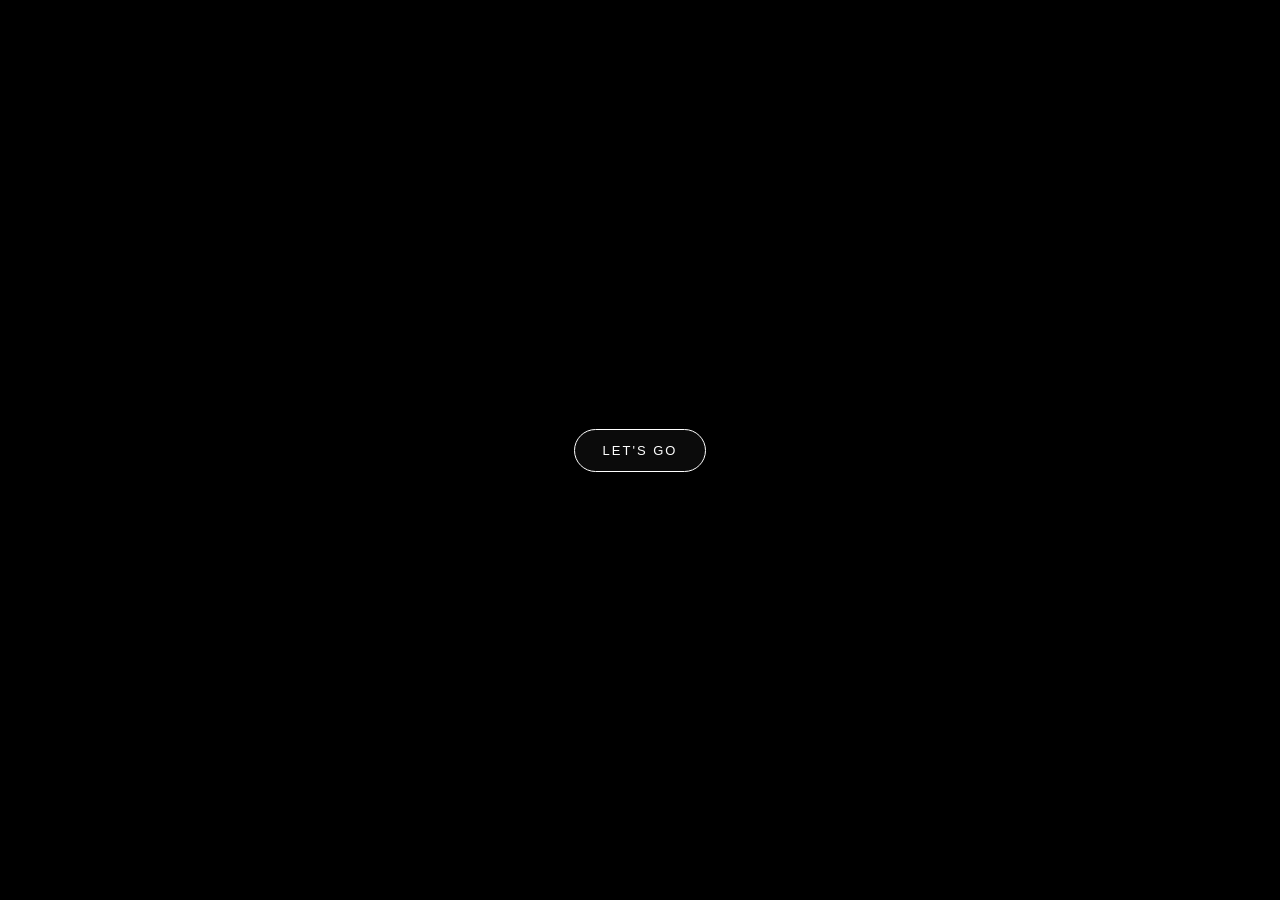
==== index.html @ ef91655c "Update index.html" ====
<!DOCTYPE html>
<html lang="en">
<head>
<meta charset="UTF-8">
<meta name="viewport" content="width=device-width, initial-scale=1.0, viewport-fit=cover">
<meta name="theme-color" content="#050505">

<title>Lost Sound</title>

<link rel="stylesheet" href="style.css">

<style>
/* =========================
   INTRO FIX
========================= */

.intro{
  position:fixed;
  inset:0;
  width:100%;
  height:100%;
  background:#000;
  z-index:99999;
  overflow:hidden;
  opacity:1;
  visibility:visible;
}

.start-screen{
  position:absolute;
  inset:0;
  display:grid;
  place-items:center;
  background:#000;
  z-index:3;
}

.lets-go{
  background:#0b0b0b;
  color:#fff;
  border:1px solid #fff;
  border-radius:999px;
  padding:13px 28px;
  font-size:13px;
  letter-spacing:2px;
  cursor:pointer;
  -webkit-tap-highlight-color:transparent;
}

.intro-video-box{
  position:absolute;
  inset:0;
  display:none;
  background:#000;
  z-index:2;
}

.intro-video{
  width:100%;
  height:100%;
  object-fit:cover;
  display:block;
}

.app.hidden{
  display:none!important;
}
</style>

</head>

<body>


<!-- =====================================================
     INTRO
===================================================== -->

<section id="intro" class="intro">

  <div id="startScreen" class="start-screen">

    <button
      id="letsGo"
      class="lets-go"
      type="button"
    >
      LET'S GO
    </button>

  </div>


  <div
    id="introVideoBox"
    class="intro-video-box"
  >

    <video
      id="introVideo"
      class="intro-video"
      playsinline
      preload="auto"
    >

      <source
        src="intro.mp4"
        type="video/mp4"
      >

    </video>

  </div>

</section>



<!-- =====================================================
     APP
===================================================== -->

<div
  id="app"
  class="app hidden"
>


  <!-- ===================================================
       SIDEBAR
  =================================================== -->

  <aside class="sidebar">

    <div class="brand">
      LOST<span>SOUND</span>
    </div>


    <nav>

      <a
        href="#"
        class="side-link active"
        data-page="home"
      >
        Home
      </a>


      <a
        href="#"
        class="side-link"
        data-page="explore"
      >
        Explore
      </a>


      <a
        href="#"
        class="side-link"
        data-page="library"
      >
        Library
      </a>


      <a
        href="#"
        class="side-link"
        data-page="profile"
      >
        Profile
      </a>

    </nav>

  </aside>



  <!-- ===================================================
       MAIN
  =================================================== -->

  <main class="main">


    <!-- =================================================
         TOP BAR
    ================================================= -->

    <header class="topbar">


      <button
        id="menuBtn"
        class="menu-btn"
        type="button"
      >
        ☰
      </button>


      <div class="mobile-logo">
        LOST<span>SOUND</span>
      </div>


      <div class="top-actions">


        <!-- SEARCH -->

        <div class="search-box">

          <button
            id="searchBtn"
            type="button"
            aria-label="Search"
          >
            ⌕
          </button>


          <input
            id="artistSearch"
            type="search"
            placeholder="Search artist ID..."
            autocomplete="off"
            inputmode="text"
          >

        </div>



        <!-- PLUS -->

        <button
          id="plusBtn"
          class="plus-btn"
          type="button"
          aria-label="Upload"
        >
          +
        </button>



        <!-- PROFILE -->

        <button
          id="profileTopBtn"
          class="profile-top"
          type="button"
        >
          AT
        </button>


      </div>

    </header>



    <!-- =================================================
         HOME / RANKING
    ================================================= -->

    <section
      id="homePage"
      class="page-section"
    >


      <div class="ranking-tabs">

        <button
          id="artistsTab"
          class="ranking-tab active"
          type="button"
        >
          ARTISTS
        </button>


        <button
          id="producersTab"
          class="ranking-tab"
          type="button"
        >
          PRODUCERS
        </button>

      </div>



      <div class="ranking-header">

        <div>

          <div
            id="rankingEyebrow"
            class="ranking-eyebrow"
          >
            TOP ARTISTS
          </div>


          <h1 id="rankingTitle">
            ARTISTS RANKING
          </h1>


          <p id="rankingDescription">
            Top artists based on total plays
          </p>

        </div>


        <select
          id="rankingFilter"
          class="ranking-filter"
        >

          <option value="all">
            ALL TIME
          </option>

          <option value="month">
            THIS MONTH
          </option>

          <option value="week">
            THIS WEEK
          </option>

        </select>

      </div>



      <div
        id="rankingList"
        class="ranking-list"
      ></div>


    </section>



    <!-- =================================================
         EXPLORE
    ================================================= -->

    <section
      id="explorePage"
      class="page-section hidden"
    >

      <div class="page-title">

        <span>
          EXPLORE
        </span>

        <h1>
          Discover Sound
        </h1>

        <p>
          Find artists, producers, tracks and sounds.
        </p>

      </div>


      <div class="explore-search">

        <input
          id="exploreSearch"
          type="search"
          placeholder="Search artist, producer or track..."
        >

        <button
          id="exploreSearchBtn"
          type="button"
        >
          ⌕
        </button>

      </div>


      <div class="explore-grid">

        <article class="explore-card">
          <strong>Artists</strong>
          <small>Discover artists</small>
        </article>


        <article class="explore-card">
          <strong>Producers</strong>
          <small>Find producers</small>
        </article>


        <article class="explore-card">
          <strong>Tracks</strong>
          <small>Listen to music</small>
        </article>


        <article class="explore-card">
          <strong>Beats</strong>
          <small>Explore beats</small>
        </article>

      </div>

    </section>



    <!-- =================================================
         LIBRARY
    ================================================= -->

    <section
      id="libraryPage"
      class="page-section hidden"
    >

      <div class="page-title">

        <span>
          YOUR LIBRARY
        </span>

        <h1>
          Library
        </h1>

        <p>
          Everything you save will appear here.
        </p>

      </div>


      <div class="library-grid">


        <article
          class="library-card"
          data-category="Drums"
        >

          <div class="library-icon">
            DR
          </div>

          <strong>
            Drums
          </strong>

          <small>
            0 saved
          </small>

        </article>


        <article
          class="library-card"
          data-category="Melodies"
        >

          <div class="library-icon">
            ML
          </div>

          <strong>
            Melodies
          </strong>

          <small>
            0 saved
          </small>

        </article>


        <article
          class="library-card"
          data-category="Vocals"
        >

          <div class="library-icon">
            VX
          </div>

          <strong>
            Vocals
          </strong>

          <small>
            0 saved
          </small>

        </article>


        <article
          class="library-card"
          data-category="FX"
        >

          <div class="library-icon">
            FX
          </div>

          <strong>
            FX
          </strong>

          <small>
            0 saved
          </small>

        </article>


        <article
          class="library-card"
          data-category="One Shots"
        >

          <div class="library-icon">
            OS
          </div>

          <strong>
            One Shots
          </strong>

          <small>
            0 saved
          </small>

        </article>


        <article
          class="library-card"
          data-category="Presets"
        >

          <div class="library-icon">
            PR
          </div>

          <strong>
            Presets
          </strong>

          <small>
            0 saved
          </small>

        </article>

      </div>



      <div class="saved-section">

        <h2>
          LIKED
        </h2>


        <div
          id="likedList"
          class="empty-library"
        >
          Nothing saved yet.
        </div>

      </div>

    </section>



    <!-- =================================================
         PROFILE
    ================================================= -->

    <section
      id="profilePage"
      class="page-section hidden"
    >

      <div class="profile-page">

        <div class="profile-avatar">
          AT
        </div>


        <h1>
          AmirTalles
        </h1>


        <p>
          @amirtalles
        </p>


        <div class="profile-stats">

          <div>
            <strong>
              0
            </strong>

            <small>
              Tracks
            </small>
          </div>


          <div>
            <strong>
              0
            </strong>

            <small>
              Followers
            </small>
          </div>


          <div>
            <strong>
              0
            </strong>

            <small>
              Likes
            </small>
          </div>

        </div>

      </div>

    </section>

  </main>



  <!-- ===================================================
       UPLOAD MODAL
  =================================================== -->

  <div
    id="uploadOverlay"
    class="upload-overlay hidden"
  >

    <div class="upload-modal">


      <div class="upload-head">

        <div class="upload-title">
          LOST SOUND
        </div>


        <button
          id="uploadClose"
          class="upload-close"
          type="button"
        >
          ×
        </button>

      </div>



      <!-- ARTIST -->

      <div
        id="artistUploadOptions"
        class="account-options hidden"
      >

        <button
          class="upload-option"
          data-upload="track"
          type="button"
        >

          <span class="upload-option-info">

            <strong>
              Upload Track
            </strong>

            <small>
              Upload your complete track
            </small>

          </span>

        </button>


        <button
          class="upload-option"
          data-upload="album"
          type="button"
        >

          <span class="upload-option-info">

            <strong>
              Upload Album
            </strong>

            <small>
              Create an album release
            </small>

          </span>

        </button>

      </div>



      <!-- PRODUCER -->

      <div
        id="producerUploadOptions"
        class="account-options hidden"
      >

        <button
          class="upload-option"
          data-upload="pack"
          type="button"
        >

          <span class="upload-option-info">

            <strong>
              Upload Pack
            </strong>

            <small>
              Upload sounds, loops and samples
            </small>

          </span>

        </button>


        <button
          class="upload-option"
          data-upload="beat"
          type="button"
        >

          <span class="upload-option-info">

            <strong>
              Upload Beat
            </strong>

            <small>
              Upload your complete beat
            </small>

          </span>

        </button>

      </div>



      <!-- LISTENER -->

      <div
        id="listenerUploadOptions"
        class="account-options"
      >

        <p>
          Choose Artist or Producer from your profile first.
        </p>

      </div>


    </div>

  </div>



  <!-- ===================================================
       PLAYER
  =================================================== -->

  <footer
    id="player"
    class="player hidden"
  >

    <div class="track-art"></div>


    <div class="track-info">

      <strong id="trackName">
        —
      </strong>

      <small>
        Lost Sound • AmirTalles
      </small>

    </div>


    <button
      id="prev"
      type="button"
    >
      |◀
    </button>


    <button
      id="mainPlay"
      class="main-play"
      type="button"
    >
      ▶
    </button>


    <button
      id="next"
      type="button"
    >
      ▶|
    </button>


    <div class="wave"></div>


    <span id="time">
      00:00
    </span>

  </footer>

</div>



<!-- =====================================================
     INTRO + BASIC APP SCRIPT
===================================================== -->

<script>

document.addEventListener("DOMContentLoaded", function(){

  const intro =
    document.getElementById("intro");

  const startScreen =
    document.getElementById("startScreen");

  const letsGo =
    document.getElementById("letsGo");

  const videoBox =
    document.getElementById("introVideoBox");

  const video =
    document.getElementById("introVideo");

  const app =
    document.getElementById("app");


  let entered = false;


  function enterApp(){

    if(entered) return;

    entered = true;


    if(video){

      video.pause();

      video.currentTime = 0;

    }


    if(intro){

      intro.style.transition =
        "opacity .5s ease";

      intro.style.opacity = "0";

    }


    setTimeout(function(){

      if(intro){

        intro.style.display = "none";

      }


      if(app){

        app.classList.remove("hidden");

        app.style.display = "block";

      }

    },500);

  }



  /* =========================
     LET'S GO
  ========================= */

  if(letsGo){

    letsGo.addEventListener(
      "click",
      async function(e){

        e.preventDefault();

        e.stopPropagation();


        if(startScreen){

          startScreen.style.display =
            "none";

        }


        if(videoBox){

          videoBox.style.display =
            "block";

        }


        if(!video){

          enterApp();

          return;

        }


        try{

          video.currentTime = 0;

          await video.play();

        }

        catch(error){

          console.log(
            "Video could not play:",
            error
          );

          /*
             اگر ویدئو به هر دلیل پخش نشد،
             سایت باز شود.
          */

          enterApp();

        }

      }
    );

  }



  /* =========================
     VIDEO END
  ========================= */

  if(video){

    video.addEventListener(
      "ended",
      function(){

        enterApp();

      }
    );


    /* لمس ویدئو = Skip */

    video.addEventListener(
      "click",
      function(){

        enterApp();

      }
    );


    /* خطای ویدئو */

    video.addEventListener(
      "error",
      function(){

        enterApp();

      }
    );

  }



  /* =========================
     NAVIGATION
  ========================= */

  const links =
    document.querySelectorAll(
      ".side-link"
    );


  const pages = {

    home:
      document.getElementById("homePage"),

    explore:
      document.getElementById("explorePage"),

    library:
      document.getElementById("libraryPage"),

    profile:
      document.getElementById("profilePage")

  };


  function showPage(name){

    Object.values(pages).forEach(
      function(page){

        if(page){

          page.classList.add(
            "hidden"
          );

        }

      }
    );


    if(pages[name]){

      pages[name].classList.remove(
        "hidden"
      );

    }


    links.forEach(
      function(link){

        link.classList.toggle(
          "active",
          link.dataset.page === name
        );

      }
    );

  }


  links.forEach(
    function(link){

      link.addEventListener(
        "click",
        function(e){

          e.preventDefault();

          showPage(
            link.dataset.page
          );

        }
      );

    }
  );



  /* =========================
     PROFILE TOP
  ========================= */

  const profileTopBtn =
    document.getElementById(
      "profileTopBtn"
    );


  if(profileTopBtn){

    profileTopBtn.addEventListener(
      "click",
      function(){

        showPage("profile");

      }
    );

  }



  /* =========================
     RANKING
  ========================= */

  const artistsTab =
    document.getElementById(
      "artistsTab"
    );

  const producersTab =
    document.getElementById(
      "producersTab"
    );

  const rankingTitle =
    document.getElementById(
      "rankingTitle"
    );

  const rankingEyebrow =
    document.getElementById(
      "rankingEyebrow"
    );

  const rankingDescription =
    document.getElementById(
      "rankingDescription"
    );

  const rankingList =
    document.getElementById(
      "rankingList"
    );


  function renderArtists(){

    if(!rankingList) return;


    rankingList.innerHTML = `

      <div class="ranking-item">

        <div class="ranking-number">
          1
        </div>

        <div class="ranking-avatar">
          AT
        </div>

        <div class="ranking-info">

          <strong>
            AmirTalles
          </strong>

          <small>
            @amirtalles
          </small>

        </div>

        <div class="ranking-score">
          0
        </div>

      </div>

    `;

  }


  function renderProducers(){

    if(!rankingList) return;


    rankingList.innerHTML = `

      <div class="ranking-empty">

        <strong>
          No producers yet
        </strong>

        <small>
          Producers who register will appear here.
        </small>

      </div>

    `;

  }


  if(artistsTab){

    artistsTab.addEventListener(
      "click",
      function(){

        artistsTab.classList.add(
          "active"
        );

        if(producersTab){

          producersTab.classList.remove(
            "active"
          );

        }


        if(rankingEyebrow){

          rankingEyebrow.textContent =
            "TOP ARTISTS";

        }


        if(rankingTitle){

          rankingTitle.textContent =
            "ARTISTS RANKING";

        }


        if(rankingDescription){

          rankingDescription.textContent =
            "Top artists based on total plays";

        }


        renderArtists();

      }
    );

  }


  if(producersTab){

    producersTab.addEventListener(
      "click",
      function(){

        producersTab.classList.add(
          "active"
        );

        if(artistsTab){

          artistsTab.classList.remove(
            "active"
          );

        }


        if(rankingEyebrow){

          rankingEyebrow.textContent =
            "TOP PRODUCERS";

        }


        if(rankingTitle){

          rankingTitle.textContent =
            "PRODUCERS RANKING";

        }


        if(rankingDescription){

          rankingDescription.textContent =
            "Top producers based on popularity";

        }


        renderProducers();

      }
    );

  }


  renderArtists();



  /* =========================
     MENU MOBILE
  ========================= */

  const menuBtn =
    document.getElementById(
      "menuBtn"
    );

  const sidebar =
    document.querySelector(
      ".sidebar"
    );


  if(menuBtn && sidebar){

    menuBtn.addEventListener(
      "click",
      function(e){

        e.stopPropagation();

        sidebar.classList.toggle(
          "open"
        );

      }
    );


    document.addEventListener(
      "click",
      function(e){

        if(
          sidebar.classList.contains(
            "open"
          ) &&
          !sidebar.contains(e.target) &&
          !menuBtn.contains(e.target)
        ){

          sidebar.classList.remove(
            "open"
          );

        }

      }
    );

  }



  /* =========================
     ACCOUNT TYPE
  ========================= */

  let accountType =
    localStorage.getItem(
      "lostSoundAccountType"
    ) || "artist";


  const artistUploadOptions =
    document.getElementById(
      "artistUploadOptions"
    );

  const producerUploadOptions =
    document.getElementById(
      "producerUploadOptions"
    );

  const listenerUploadOptions =
    document.getElementById(
      "listenerUploadOptions"
    );


  function updateUploadOptions(){

    if(artistUploadOptions){

      artistUploadOptions.classList.toggle(
        "hidden",
        accountType !== "artist"
      );

    }


    if(producerUploadOptions){

      producerUploadOptions.classList.toggle(
        "hidden",
        accountType !== "producer"
      );

    }


    if(listenerUploadOptions){

      listenerUploadOptions.classList.toggle(
        "hidden",
        accountType !== "listener"
      );

    }

  }


  updateUploadOptions();



  /* =========================
     PLUS
  ========================= */

  const plusBtn =
    document.getElementById(
      "plusBtn"
    );

  const uploadOverlay =
    document.getElementById(
      "uploadOverlay"
    );

  const uploadClose =
    document.getElementById(
      "uploadClose"
    );


  if(plusBtn){

    plusBtn.addEventListener(
      "click",
      function(e){

        e.preventDefault();

        e.stopPropagation();


        updateUploadOptions();


        if(uploadOverlay){

          uploadOverlay.classList.remove(
            "hidden"
          );

        }

      }
    );

  }


  if(uploadClose){

    uploadClose.addEventListener(
      "click",
      function(){

        if(uploadOverlay){

          uploadOverlay.classList.add(
            "hidden"
          );

        }

      }
    );

  }


  if(uploadOverlay){

    uploadOverlay.addEventListener(
      "click",
      function(e){

        if(e.target === uploadOverlay){

          uploadOverlay.classList.add(
            "hidden"
          );

        }

      }
    );

  }



  /* =========================
     SEARCH
  ========================= */

  const searchBtn =
    document.getElementById(
      "searchBtn"
    );

  const artistSearch =
    document.getElementById(
      "artistSearch"
    );


  if(searchBtn && artistSearch){

    searchBtn.addEventListener(
      "click",
      function(){

        artistSearch.focus();

      }
    );

  }



  /* =========================
     PLAYER
  ========================= */

  const player =
    document.getElementById(
      "player"
    );

  const mainPlay =
    document.getElementById(
      "mainPlay"
    );

  const trackName =
    document.getElementById(
      "trackName"
    );


  let playing = false;


  function startPlayer(name){

    if(trackName){

      trackName.textContent =
        name;

    }


    if(player){

      player.classList.remove(
        "hidden"
      );

    }


    playing = true;


    if(mainPlay){

      mainPlay.textContent =
        "Ⅱ";

    }

  }


  if(mainPlay){

    mainPlay.addEventListener(
      "click",
      function(){

        playing =
          !playing;


        mainPlay.textContent =
          playing ? "Ⅱ" : "▶";

      }
    );

  }


  /*
    برای تست Player
  */

  document.addEventListener(
    "click",
    function(e){

      const button =
        e.target.closest(".play");


      if(!button) return;


      startPlayer(
        button.dataset.name ||
        "Lost Sound Track"
      );

    }
  );


});
</script>

</body>
</html>
---- style.css ----
*{
  box-sizing:border-box;
}

html,
body{
  margin:0;
  padding:0;
  background:#050505;
  color:#f2f2f2;
  font-family:Arial,Helvetica,sans-serif;
}

body{
  overflow-x:hidden;
}

button,
input,
select{
  font-family:inherit;
}

button{
  cursor:pointer;
}

.hidden{
  display:none!important;
}


/* =====================================================
   INTRO
===================================================== */

.intro{
  position:fixed;
  inset:0;
  background:#000;
  z-index:9999;
  overflow:hidden;
}

.start-screen{
  position:absolute;
  inset:0;
  display:grid;
  place-items:center;
  background:#000;
  z-index:3;
  transition:opacity .5s ease;
}

.lets-go{
  background:#0b0b0b;
  color:#fff;
  border:1px solid #fff;
  border-radius:999px;
  padding:11px 25px;
  font-size:12px;
  letter-spacing:2px;
}

.intro-video-box{
  position:absolute;
  inset:0;
  display:none;
  background:#000;
}

.intro-video{
  position:absolute;
  inset:0;
  width:100%;
  height:100%;
  object-fit:cover;
}

.intro.playing .intro-video-box{
  display:block;
}

.intro.playing .start-screen{
  opacity:0;
  pointer-events:none;
}


/* =====================================================
   APP
===================================================== */

.app{
  min-height:100vh;
  background:
    radial-gradient(
      circle at 70% 20%,
      #170607 0,
      #080505 30%,
      #050505 70%
    );
  padding-bottom:95px;
}


/* =====================================================
   SIDEBAR
===================================================== */

.sidebar{
  position:fixed;
  left:0;
  top:0;
  bottom:0;
  width:210px;
  background:#080808;
  border-right:1px solid #202020;
  padding:30px 20px;
  z-index:100;
}

.brand{
  font-size:25px;
  font-weight:900;
}

.brand span{
  color:#d71920;
}

.sidebar nav{
  margin-top:55px;
  display:grid;
  gap:8px;
}

.side-link{
  text-decoration:none;
  color:#888;
  padding:15px;
  border-radius:12px;
  transition:.2s;
}

.side-link:hover,
.side-link.active{
  color:#fff;
  background:#141414;
}

.side-link.active{
  border-left:3px solid #d71920;
}


/* =====================================================
   MAIN
===================================================== */

.main{
  margin-left:210px;
  min-height:100vh;
  padding:0 35px;
}


/* =====================================================
   TOPBAR
===================================================== */

.topbar{
  height:95px;
  display:flex;
  align-items:center;
  border-bottom:1px solid #242424;
}

.mobile-logo{
  display:none;
  font-size:21px;
  font-weight:900;
}

.mobile-logo span{
  color:#d71920;
}

.menu-btn{
  display:none;
}

.top-actions{
  margin-left:auto;
  display:flex;
  align-items:center;
  gap:22px;
}

.search-box{
  display:flex;
  align-items:center;
  background:#101010;
  border:1px solid #222;
  border-radius:30px;
  padding:4px 13px;
}

.search-box button{
  background:transparent;
  border:0;
  color:#fff;
  font-size:24px;
}

.search-box input{
  width:200px;
  background:transparent;
  border:0;
  outline:0;
  color:#fff;
  padding:10px;
}

.search-box input::placeholder{
  color:#666;
}

.plus-btn{
  background:transparent;
  border:0;
  color:#fff;
  font-size:36px;
  font-weight:300;
  line-height:1;
}

.plus-btn:hover{
  color:#d71920;
}

.profile-top{
  width:52px;
  height:52px;
  border-radius:50%;
  border:2px solid #d71920;
  background:#0d0d0d;
  color:#fff;
  font-weight:bold;
}


/* =====================================================
   RANKING TABS
===================================================== */

.ranking-tabs{
  display:grid;
  grid-template-columns:1fr 1fr;
  border-bottom:1px solid #282828;
  margin:0 -35px;
}

.ranking-tab{
  position:relative;
  background:transparent;
  border:0;
  color:#777;
  font-size:22px;
  font-weight:bold;
  padding:27px 10px;
}

.ranking-tab.active{
  color:#d71920;
}

.ranking-tab.active:after{
  content:"";
  position:absolute;
  left:35px;
  right:35px;
  bottom:-1px;
  height:3px;
  background:#d71920;
}


/* =====================================================
   RANKING HEADER
===================================================== */

.ranking-header{
  display:flex;
  justify-content:space-between;
  align-items:flex-end;
  padding:65px 0 30px;
}

.ranking-eyebrow{
  color:#d71920;
  font-size:14px;
  font-weight:bold;
  letter-spacing:2px;
  margin-bottom:12px;
}

.ranking-header h1{
  margin:0;
  font-size:48px;
}

.ranking-header p{
  margin:12px 0 0;
  color:#777;
  font-size:18px;
}

.ranking-filter{
  background:#080808;
  border:1px solid #7d1a1e;
  color:#fff;
  border-radius:30px;
  padding:16px 25px;
  outline:none;
}


/* =====================================================
   RANKING
===================================================== */

.ranking-list{
  display:grid;
  gap:10px;
}

.rank-card{
  min-height:135px;
  display:grid;
  grid-template-columns:85px 80px 1fr 130px 35px;
  align-items:center;
  gap:20px;
  background:
    linear-gradient(
      90deg,
      #111,
      #0c0c0c
    );
  border:1px solid #202020;
  border-radius:22px;
  padding:20px 25px;
  transition:.2s;
}

.rank-card:hover{
  border-color:#6d1519;
  transform:translateY(-2px);
}

.rank-card:first-child{
  border-color:#8d171c;
  background:
    linear-gradient(
      90deg,
      #171010,
      #0d0d0d
    );
}

.rank-number{
  font-size:48px;
  font-weight:900;
  color:#d71920;
  text-align:center;
}

.rank-avatar{
  width:72px;
  height:72px;
  border-radius:50%;
  border:1px solid #d71920;
  background:
    radial-gradient(
      circle at 60% 35%,
      #5c1618,
      #101010 60%
    );
  display:grid;
  place-items:center;
  font-size:20px;
  font-weight:bold;
}

.rank-name strong{
  display:block;
  font-size:23px;
}

.rank-name small{
  display:block;
  margin-top:7px;
  color:#777;
  font-size:15px;
}

.verified{
  display:inline-flex;
  width:19px;
  height:19px;
  border-radius:50%;
  background:#d71920;
  color:#fff;
  align-items:center;
  justify-content:center;
  font-size:12px;
  margin-left:7px;
}

.rank-plays{
  text-align:left;
}

.rank-plays strong{
  display:block;
  color:#d71920;
  font-size:25px;
}

.rank-plays small{
  color:#777;
  font-size:13px;
  margin-top:4px;
  display:block;
}

.rank-more{
  background:transparent;
  border:0;
  color:#ddd;
  font-size:24px;
}


/* =====================================================
   PAGE TITLE
===================================================== */

.page-section{
  padding-top:45px;
}

.page-title span{
  color:#d71920;
  font-size:13px;
  font-weight:bold;
  letter-spacing:2px;
}

.page-title h1{
  font-size:45px;
  margin:12px 0;
}

.page-title p{
  color:#777;
}


/* =====================================================
   EXPLORE
===================================================== */

.explore-search{
  max-width:650px;
  display:flex;
  background:#101010;
  border:1px solid #222;
  border-radius:30px;
  overflow:hidden;
  margin:35px 0;
}

.explore-search input{
  flex:1;
  background:transparent;
  border:0;
  outline:0;
  color:#fff;
  padding:16px 20px;
}

.explore-search button{
  width:60px;
  background:#d71920;
  border:0;
  color:#fff;
  font-size:22px;
}

.explore-grid{
  display:grid;
  grid-template-columns:repeat(4,1fr);
  gap:15px;
}

.explore-card{
  background:#101010;
  border:1px solid #202020;
  border-radius:18px;
  padding:30px 20px;
}

.explore-card strong{
  display:block;
  font-size:20px;
}

.explore-card small{
  display:block;
  color:#777;
  margin-top:10px;
}


/* =====================================================
   LIBRARY
===================================================== */

.library-grid{
  display:grid;
  grid-template-columns:repeat(3,1fr);
  gap:15px;
  margin-top:35px;
}

.library-card{
  background:#101010;
  border:1px solid #202020;
  border-radius:18px;
  padding:22px;
  transition:.2s;
}

.library-card:hover{
  border-color:#7b171b;
}

.library-icon{
  width:55px;
  height:55px;
  border-radius:14px;
  background:#1a0a0b;
  color:#d71920;
  display:grid;
  place-items:center;
  font-weight:bold;
  margin-bottom:18px;
}

.library-card strong{
  display:block;
  font-size:18px;
}

.library-card small{
  display:block;
  color:#666;
  margin-top:7px;
}

.saved-section{
  margin-top:45px;
}

.saved-section h2{
  font-size:15px;
  letter-spacing:2px;
}

.empty-library{
  border:1px dashed #2b2b2b;
  border-radius:16px;
  padding:30px;
  color:#666;
}


/* =====================================================
   PROFILE
===================================================== */

.profile-page{
  max-width:700px;
  text-align:center;
  margin:40px auto;
}

.profile-avatar{
  width:120px;
  height:120px;
  margin:auto;
  border-radius:50%;
  border:2px solid #d71920;
  background:#111;
  display:grid;
  place-items:center;
  font-size:32px;
  font-weight:bold;
}

.profile-page h1{
  font-size:35px;
  margin:20px 0 5px;
}

.profile-page>p{
  color:#777;
}

.profile-role{
  display:inline-block;
  color:#d71920;
  border:1px solid #601417;
  padding:8px 18px;
  border-radius:30px;
  margin-top:10px;
}

.profile-stats{
  display:grid;
  grid-template-columns:repeat(3,1fr);
  margin-top:35px;
  background:#101010;
  border:1px solid #202020;
  border-radius:18px;
  padding:25px;
}

.profile-stats strong{
  display:block;
  color:#d71920;
  font-size:23px;
}

.profile-stats small{
  color:#666;
  display:block;
  margin-top:7px;
}

.edit-profile{
  margin-top:25px;
  padding:13px 30px;
  border-radius:30px;
  background:#d71920;
  color:#fff;
  border:0;
}


/* =====================================================
   UPLOAD
===================================================== */

.upload-overlay{
  position:fixed;
  inset:0;
  background:rgba(0,0,0,.65);
  backdrop-filter:blur(8px);
  z-index:500;
  display:grid;
  place-items:center;
}

.upload-modal{
  width:min(390px,90%);
  background:#101010;
  border:1px solid #292929;
  border-radius:22px;
  padding:18px;
  box-shadow:0 20px 70px #000;
}

.upload-head{
  display:flex;
  align-items:center;
  justify-content:space-between;
  padding:5px 5px 15px;
  color:#777;
  letter-spacing:2px;
  font-size:12px;
}

.upload-head button{
  background:transparent;
  border:0;
  color:#aaa;
  font-size:28px;
}

.upload-options{
  display:grid;
  gap:10px;
}

.upload-option{
  text-align:left;
  background:#161616;
  border:1px solid #242424;
  color:#fff;
  border-radius:16px;
  padding:20px;
  transition:.2s;
}

.upload-option:hover{
  border-color:#d71920;
  background:#1a0a0b;
}

.upload-option strong{
  display:block;
  font-size:17px;
}

.upload-option small{
  display:block;
  color:#777;
  margin-top:6px;
}


/* =====================================================
   BOTTOM NAV
===================================================== */

.bottom-nav{
  position:fixed;
  left:235px;
  right:25px;
  bottom:18px;
  height:82px;
  background:rgba(14,14,14,.96);
  border:1px solid #242424;
  border-radius:25px;
  z-index:300;
  display:grid;
  grid-template-columns:1fr 1fr 100px 1fr 1fr;
  align-items:center;
  padding:5px 20px;
  box-shadow:0 15px 50px #000;
}

.bottom-item{
  background:transparent;
  border:0;
  color:#777;
  display:flex;
  flex-direction:column;
  align-items:center;
  gap:5px;
}

.bottom-item span{
  font-size:25px;
}

.bottom-item small{
  font-size:11px;
}

.bottom-item.active{
  color:#d71920;
}

.bottom-plus{
  width:62px;
  height:62px;
  border-radius:50%;
  border:0;
  background:#d71920;
  color:#fff;
  font-size:40px;
  font-weight:300;
  justify-self:center;
}


/* =====================================================
   PLAYER
===================================================== */

.player{
  position:fixed;
  left:235px;
  right:25px;
  bottom:112px;
  height:70px;
  background:#111;
  border:1px solid #2a2a2a;
  border-radius:18px;
  z-index:250;
  display:flex;
  align-items:center;
  gap:15px;
  padding:8px 15px;
}

.player-art{
  width:52px;
  height:52px;
  border-radius:10px;
  background:#1a0809;
  color:#d71920;
  display:grid;
  place-items:center;
  font-weight:bold;
}

.player-info{
  min-width:150px;
}

.player-info strong{
  display:block;
}

.player-info small{
  color:#666;
  display:block;
  margin-top:4px;
}

.main-play{
  width:42px;
  height:42px;
  border-radius:50%;
  background:#d71920;
  border:0;
  color:#fff;
}

.player-wave{
  flex:1;
  height:18px;
  opacity:.6;
  background:
    repeating-linear-gradient(
      90deg,
      #d71920 0 3px,
      transparent 3px 7px
    );
}

.player-close{
  background:transparent;
  border:0;
  color:#777;
  font-size:22px;
}


/* =====================================================
   MOBILE
===================================================== */

@media(max-width:850px){

  .sidebar{
    transform:translateX(-100%);
    transition:.25s;
    width:230px;
  }

  .sidebar.open{
    transform:translateX(0);
  }

  .main{
    margin-left:0;
    padding:0 15px;
  }

  .topbar{
    height:82px;
  }

  .menu-btn{
    display:block;
    background:transparent;
    border:0;
    color:#fff;
    font-size:29px;
  }

  .mobile-logo{
    display:block;
    margin-left:15px;
  }

  .top-actions{
    gap:12px;
  }

  .search-box{
    border:0;
    background:transparent;
    padding:0;
  }

  .search-box input{
    display:none;
  }

  .search-box button{
    font-size:29px;
  }

  .plus-btn{
    font-size:32px;
  }

  .profile-top{
    width:42px;
    height:42px;
    font-size:12px;
  }

  .ranking-tabs{
    margin:0 -15px;
  }

  .ranking-tab{
    font-size:17px;
    padding:22px 5px;
  }

  .ranking-tab.active:after{
    left:15px;
    right:15px;
  }

  .ranking-header{
    padding:40px 0 25px;
    display:block;
  }

  .ranking-header h1{
    font-size:34px;
  }

  .ranking-header p{
    font-size:14px;
  }

  .ranking-filter{
    margin-top:20px;
    width:100%;
  }

  .rank-card{
    min-height:105px;
    grid-template-columns:35px 55px 1fr 65px;
    gap:10px;
    padding:13px 10px;
    border-radius:16px;
  }

  .rank-number{
    font-size:28px;
  }

  .rank-avatar{
    width:52px;
    height:52px;
    font-size:14px;
  }

  .rank-name strong{
    font-size:15px;
  }

  .rank-name small{
    font-size:11px;
  }

  .rank-plays strong{
    font-size:16px;
  }

  .rank-plays small{
    font-size:9px;
  }

  .rank-more{
    display:none;
  }

  .bottom-nav{
    left:10px;
    right:10px;
    bottom:10px;
    height:76px;
    border-radius:23px;
    grid-template-columns:1fr 1fr 75px 1fr 1fr;
    padding:5px 5px;
  }

  .bottom-item span{
    font-size:22px;
  }

  .bottom-item small{
    font-size:9px;
  }

  .bottom-plus{
    width:58px;
    height:58px;
    font-size:36px;
  }

  .player{
    left:10px;
    right:10px;
    bottom:96px;
    height:62px;
  }

  .player-art{
    width:44px;
    height:44px;
  }

  .player-info{
    min-width:100px;
    max-width:140px;
  }

  .player-info strong{
    font-size:12px;
  }

  .player-info small{
    font-size:9px;
  }

  .player-wave{
    display:none;
  }

  .library-grid{
    grid-template-columns:repeat(2,1fr);
  }

  .explore-grid{
    grid-template-columns:repeat(2,1fr);
  }

}


/* =====================================================
   SMALL MOBILE
===================================================== */

@media(max-width:430px){

  .mobile-logo{
    font-size:18px;
  }

  .profile-top{
    display:none;
  }

  .ranking-header h1{
    font-size:30px;
  }

  .rank-card{
    grid-template-columns:30px 48px 1fr 55px;
  }

  .rank-avatar{
    width:48px;
    height:48px;
  }

  .rank-name strong{
    font-size:14px;
  }

  .rank-plays strong{
    font-size:14px;
  }

  .library-grid{
    gap:10px;
  }

  .library-card{
    padding:16px;
  }

}
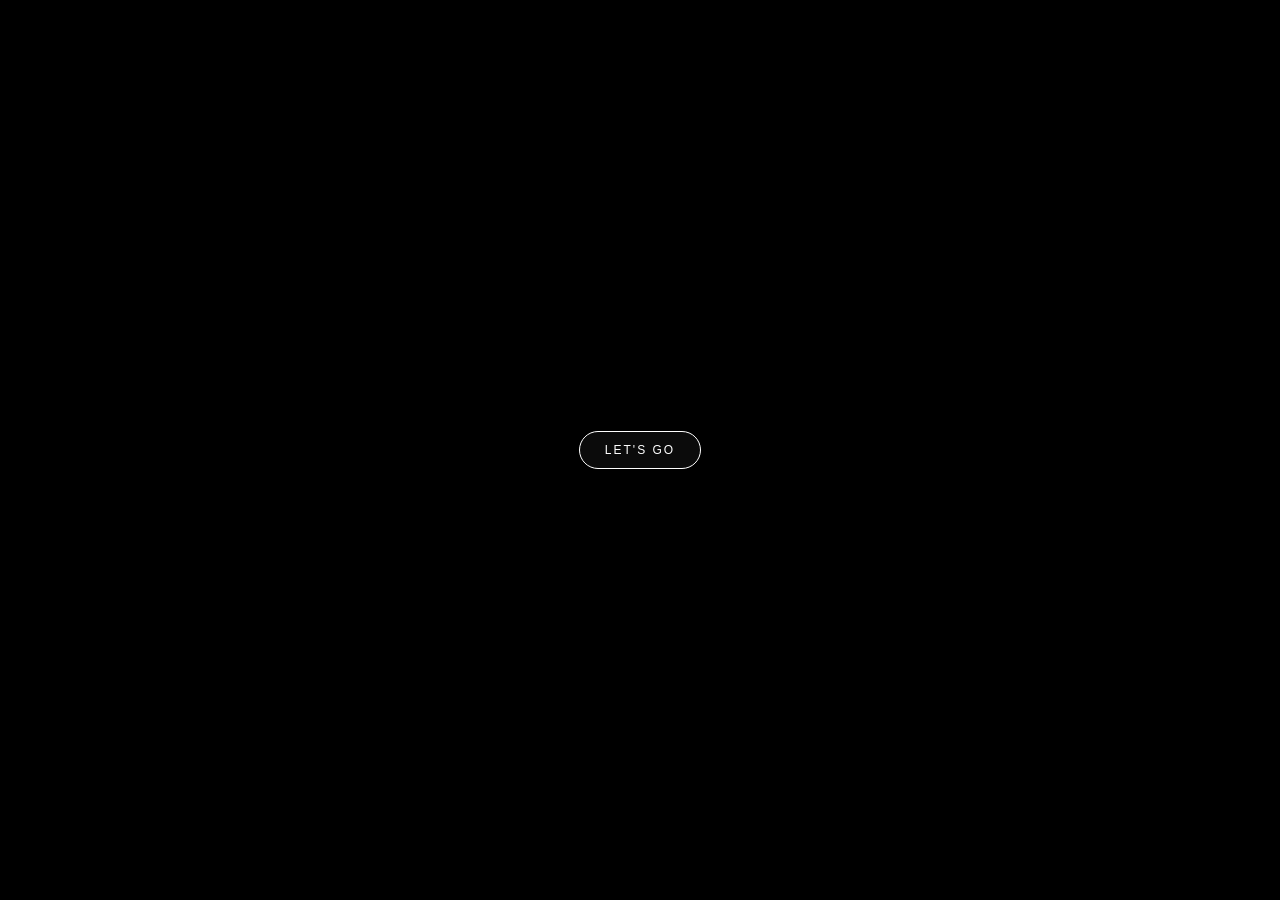
==== commit f50ba93e: "Update index.html" ====
--- a/index.html
+++ b/index.html
@@ -1,1746 +1,512 @@
 <!DOCTYPE html>
 <html lang="en">
 <head>
-<meta charset="UTF-8">
-<meta name="viewport" content="width=device-width, initial-scale=1.0, viewport-fit=cover">
-<meta name="theme-color" content="#050505">
-
-<title>Lost Sound</title>
-
-<link rel="stylesheet" href="style.css">
-
-<style>
-/* =========================
-   INTRO FIX
-========================= */
-
-.intro{
-  position:fixed;
-  inset:0;
-  width:100%;
-  height:100%;
-  background:#000;
-  z-index:99999;
-  overflow:hidden;
-  opacity:1;
-  visibility:visible;
-}
-
-.start-screen{
-  position:absolute;
-  inset:0;
-  display:grid;
-  place-items:center;
-  background:#000;
-  z-index:3;
-}
-
-.lets-go{
-  background:#0b0b0b;
-  color:#fff;
-  border:1px solid #fff;
-  border-radius:999px;
-  padding:13px 28px;
-  font-size:13px;
-  letter-spacing:2px;
-  cursor:pointer;
-  -webkit-tap-highlight-color:transparent;
-}
-
-.intro-video-box{
-  position:absolute;
-  inset:0;
-  display:none;
-  background:#000;
-  z-index:2;
-}
-
-.intro-video{
-  width:100%;
-  height:100%;
-  object-fit:cover;
-  display:block;
-}
-
-.app.hidden{
-  display:none!important;
-}
-</style>
-
+  <meta charset="UTF-8" />
+  <meta name="viewport" content="width=device-width, initial-scale=1.0, viewport-fit=cover" />
+  <meta name="theme-color" content="#050505" />
+  <title>Lost Sound</title>
+  <link rel="stylesheet" href="style.css" />
 </head>
-
 <body>
 
-
-<!-- =====================================================
-     INTRO
-===================================================== -->
-
-<section id="intro" class="intro">
-
-  <div id="startScreen" class="start-screen">
-
-    <button
-      id="letsGo"
-      class="lets-go"
-      type="button"
-    >
-      LET'S GO
-    </button>
+  <!-- =====================================================
+       INTRO
+  ===================================================== -->
+  <section id="intro" class="intro">
+    <div id="startScreen" class="start-screen">
+      <button id="letsGo" class="lets-go">LET'S GO</button>
+    </div>
+    <div id="introVideoBox" class="intro-video-box">
+      <video id="introVideo" class="intro-video" playsinline preload="auto">
+        <source src="intro.mp4" type="video/mp4" />
+      </video>
+    </div>
+  </section>
+
+  <!-- =====================================================
+       APP
+  ===================================================== -->
+  <div id="app" class="app hidden">
+
+    <!-- ===================================================
+         SIDEBAR
+    =================================================== -->
+    <aside class="sidebar">
+      <div class="brand">LOST<span>SOUND</span></div>
+      <nav>
+        <a href="#" class="side-link active" data-page="home">Home</a>
+        <a href="#" class="side-link" data-page="explore">Explore</a>
+        <a href="#" class="side-link" data-page="library">Library</a>
+        <a href="#" class="side-link" data-page="profile">Profile</a>
+        <a href="#" class="side-link" data-page="studio">Studio</a>
+      </nav>
+    </aside>
+
+    <!-- ===================================================
+         MAIN
+    =================================================== -->
+    <main class="main">
+
+      <!-- TOPBAR -->
+      <header class="topbar">
+        <button id="menuBtn" class="menu-btn">☰</button>
+        <div class="mobile-logo">LOST<span>SOUND</span></div>
+        <div class="top-actions">
+          <div class="search-box">
+            <button id="searchBtn">⌕</button>
+            <input id="artistSearch" type="search" placeholder="Search artist ID..." />
+          </div>
+          <button id="plusBtn" class="plus-btn">+</button>
+          <button id="profileTopBtn" class="profile-top">AT</button>
+        </div>
+      </header>
+
+      <!-- ===================================================
+           HOME (RANKING)
+      =================================================== -->
+      <section id="homePage" class="page-section">
+        <div class="ranking-tabs">
+          <button id="artistsTab" class="ranking-tab active">ARTISTS</button>
+          <button id="producersTab" class="ranking-tab">PRODUCERS</button>
+        </div>
+        <div class="ranking-header">
+          <div>
+            <div id="rankingEyebrow" class="ranking-eyebrow">TOP ARTISTS</div>
+            <h1 id="rankingTitle">ARTISTS RANKING</h1>
+            <p id="rankingDescription">Top artists based on total plays</p>
+          </div>
+          <select id="rankingFilter" class="ranking-filter">
+            <option value="all">ALL TIME</option>
+            <option value="month">THIS MONTH</option>
+            <option value="week">THIS WEEK</option>
+          </select>
+        </div>
+        <div id="rankingList" class="ranking-list"></div>
+      </section>
+
+      <!-- ===================================================
+           EXPLORE
+      =================================================== -->
+      <section id="explorePage" class="page-section hidden">
+        <div class="page-title">
+          <span>EXPLORE</span>
+          <h1>Discover Sound</h1>
+          <p>Find artists, producers, tracks and sounds.</p>
+        </div>
+        <div class="explore-search">
+          <input id="exploreSearch" type="search" placeholder="Search artist, producer or track..." />
+          <button id="exploreSearchBtn">⌕</button>
+        </div>
+        <div class="explore-grid">
+          <article class="explore-card"><strong>Artists</strong><small>Discover artists</small></article>
+          <article class="explore-card"><strong>Producers</strong><small>Find producers</small></article>
+          <article class="explore-card"><strong>Tracks</strong><small>Listen to music</small></article>
+          <article class="explore-card"><strong>Beats</strong><small>Explore beats</small></article>
+        </div>
+      </section>
+
+      <!-- ===================================================
+           LIBRARY
+      =================================================== -->
+      <section id="libraryPage" class="page-section hidden">
+        <div class="page-title">
+          <span>YOUR LIBRARY</span>
+          <h1>Library</h1>
+          <p>Everything you save will appear here.</p>
+        </div>
+        <div class="library-grid">
+          <article class="library-card" data-category="Drums">
+            <div class="library-icon">DR</div>
+            <strong>Drums</strong><small>0 saved</small>
+          </article>
+          <article class="library-card" data-category="Melodies">
+            <div class="library-icon">ML</div>
+            <strong>Melodies</strong><small>0 saved</small>
+          </article>
+          <article class="library-card" data-category="Vocals">
+            <div class="library-icon">VX</div>
+            <strong>Vocals</strong><small>0 saved</small>
+          </article>
+          <article class="library-card" data-category="FX">
+            <div class="library-icon">FX</div>
+            <strong>FX</strong><small>0 saved</small>
+          </article>
+          <article class="library-card" data-category="One Shots">
+            <div class="library-icon">OS</div>
+            <strong>One Shots</strong><small>0 saved</small>
+          </article>
+          <article class="library-card" data-category="Presets">
+            <div class="library-icon">PR</div>
+            <strong>Presets</strong><small>0 saved</small>
+          </article>
+        </div>
+        <div class="saved-section">
+          <h2>LIKED</h2>
+          <div id="likedList" class="empty-library">Nothing saved yet.</div>
+        </div>
+      </section>
+
+      <!-- ===================================================
+           PROFILE (یکپارچه با کلاس‌های CSS اصلی)
+      =================================================== -->
+      <section id="profilePage" class="page-section hidden">
+        <div class="profile-page">
+          <div class="profile-avatar">AT</div>
+          <h1>AmirTalles</h1>
+          <p>@amirtalles</p>
+          <div class="profile-role">Producer / Sound Designer</div>
+          <p style="color:#888; margin-top:15px;">Creating dark sounds and cinematic atmospheres.</p>
+          <div class="profile-stats">
+            <div><strong>0</strong><small>Tracks</small></div>
+            <div><strong>0</strong><small>Followers</small></div>
+            <div><strong>0</strong><small>Likes</small></div>
+          </div>
+          <button class="edit-profile">Edit Profile</button>
+
+          <!-- پک‌ها با استایل library-card -->
+          <div style="margin-top:40px; text-align:right;">
+            <h2 style="font-size:16px; letter-spacing:2px; color:#d71920;">MY PACKS</h2>
+            <div class="library-grid" style="margin-top:15px;">
+              <div class="library-card">
+                <div class="library-icon">PK</div>
+                <strong>Dark Trap Collection</strong>
+                <small>Drums • 140 BPM</small>
+                <div style="margin-top:12px; display:flex; gap:8px;">
+                  <button class="play" data-name="Dark Trap Collection" style="background:#d71920; border:0; color:#fff; padding:8px 16px; border-radius:20px;">▶ Play</button>
+                  <button style="background:#222; border:0; color:#fff; padding:8px 16px; border-radius:20px;">✏ Edit</button>
+                </div>
+              </div>
+              <div class="library-card">
+                <div class="library-icon">PK</div>
+                <strong>Cinematic World</strong>
+                <small>FX • Atmosphere</small>
+                <div style="margin-top:12px; display:flex; gap:8px;">
+                  <button class="play" data-name="Cinematic World" style="background:#d71920; border:0; color:#fff; padding:8px 16px; border-radius:20px;">▶ Play</button>
+                  <button style="background:#222; border:0; color:#fff; padding:8px 16px; border-radius:20px;">✏ Edit</button>
+                </div>
+              </div>
+            </div>
+          </div>
+        </div>
+      </section>
+
+      <!-- ===================================================
+           STUDIO (صفحه آپلود)
+      =================================================== -->
+      <section id="studioPage" class="page-section hidden">
+        <div class="page-title">
+          <span>STUDIO</span>
+          <h1>Upload New Sample</h1>
+          <p>Share your sounds with the world.</p>
+        </div>
+        <div style="max-width:600px; background:#101010; border:1px solid #222; border-radius:20px; padding:25px;">
+          <label style="display:block; color:#aaa; font-size:13px; margin:16px 0 7px;">Cover Image</label>
+          <input type="file" accept="image/*" style="width:100%; background:#080808; border:1px solid #333; color:#fff; padding:13px; border-radius:10px;" />
+
+          <label style="display:block; color:#aaa; font-size:13px; margin:16px 0 7px;">Audio File</label>
+          <input type="file" accept="audio/*" style="width:100%; background:#080808; border:1px solid #333; color:#fff; padding:13px; border-radius:10px;" />
+
+          <label style="display:block; color:#aaa; font-size:13px; margin:16px 0 7px;">Sample Name</label>
+          <input placeholder="Dark Trap 808 Loop" style="width:100%; background:#080808; border:1px solid #333; color:#fff; padding:13px; border-radius:10px;" />
+
+          <label style="display:block; color:#aaa; font-size:13px; margin:16px 0 7px;">Category</label>
+          <select style="width:100%; background:#080808; border:1px solid #333; color:#fff; padding:13px; border-radius:10px;">
+            <option>Drums</option><option>Melodies</option><option>Vocals</option><option>FX</option><option>Presets</option>
+          </select>
+
+          <div style="display:flex; gap:15px;">
+            <div style="flex:1;">
+              <label style="display:block; color:#aaa; font-size:13px; margin:16px 0 7px;">BPM</label>
+              <input placeholder="140" style="width:100%; background:#080808; border:1px solid #333; color:#fff; padding:13px; border-radius:10px;" />
+            </div>
+            <div style="flex:1;">
+              <label style="display:block; color:#aaa; font-size:13px; margin:16px 0 7px;">Key</label>
+              <input placeholder="F#m" style="width:100%; background:#080808; border:1px solid #333; color:#fff; padding:13px; border-radius:10px;" />
+            </div>
+          </div>
+
+          <label style="display:block; color:#aaa; font-size:13px; margin:16px 0 7px;">Artist</label>
+          <input placeholder="AmirTalles" style="width:100%; background:#080808; border:1px solid #333; color:#fff; padding:13px; border-radius:10px;" />
+
+          <label style="display:block; color:#aaa; font-size:13px; margin:16px 0 7px;">Description</label>
+          <textarea placeholder="Describe your sound..." style="width:100%; background:#080808; border:1px solid #333; color:#fff; padding:13px; border-radius:10px; height:100px;"></textarea>
+
+          <button style="width:100%; margin-top:25px; padding:15px; border:0; border-radius:30px; background:#d71920; color:white; font-weight:bold; letter-spacing:2px;">PUBLISH</button>
+        </div>
+      </section>
+
+    </main>
+
+    <!-- ===================================================
+         BOTTOM NAV (منوی پایین)
+    =================================================== -->
+    <nav class="bottom-nav">
+      <button class="bottom-item active" data-page="home"><span>⌂</span><small>Home</small></button>
+      <button class="bottom-item" data-page="explore"><span>⌕</span><small>Explore</small></button>
+      <button class="bottom-plus" id="plusBtnMobile">+</button>
+      <button class="bottom-item" data-page="library"><span>♡</span><small>Library</small></button>
+      <button class="bottom-item" data-page="profile"><span>👤</span><small>Profile</small></button>
+      <button class="bottom-item" data-page="studio"><span>🎚</span><small>Studio</small></button>
+    </nav>
+
+    <!-- ===================================================
+         PLAYER
+    =================================================== -->
+    <footer id="player" class="player hidden">
+      <div class="player-art">LS</div>
+      <div class="player-info">
+        <strong id="trackName">—</strong>
+        <small>Lost Sound • AmirTalles</small>
+      </div>
+      <button id="prev">|◀</button>
+      <button id="mainPlay" class="main-play">▶</button>
+      <button id="next">▶|</button>
+      <div class="player-wave"></div>
+      <span id="time">00:00</span>
+    </footer>
 
   </div>
 
-
-  <div
-    id="introVideoBox"
-    class="intro-video-box"
-  >
-
-    <video
-      id="introVideo"
-      class="intro-video"
-      playsinline
-      preload="auto"
-    >
-
-      <source
-        src="intro.mp4"
-        type="video/mp4"
-      >
-
-    </video>
-
+  <!-- =====================================================
+       UPLOAD MODAL
+  ===================================================== -->
+  <div id="uploadOverlay" class="upload-overlay hidden">
+    <div class="upload-modal">
+      <div class="upload-head">
+        <div class="upload-title">LOST SOUND</div>
+        <button id="uploadClose">×</button>
+      </div>
+      <div id="artistUploadOptions" class="upload-options hidden">
+        <button class="upload-option" data-upload="track"><strong>Upload Track</strong><small>Upload your complete track</small></button>
+        <button class="upload-option" data-upload="album"><strong>Upload Album</strong><small>Create an album release</small></button>
+      </div>
+      <div id="producerUploadOptions" class="upload-options hidden">
+        <button class="upload-option" data-upload="pack"><strong>Upload Pack</strong><small>Upload sounds, loops and samples</small></button>
+        <button class="upload-option" data-upload="beat"><strong>Upload Beat</strong><small>Upload your complete beat</small></button>
+      </div>
+      <div id="listenerUploadOptions" class="upload-options"><p>Choose Artist or Producer from your profile first.</p></div>
+    </div>
   </div>
 
-</section>
-
-
-
-<!-- =====================================================
-     APP
-===================================================== -->
-
-<div
-  id="app"
-  class="app hidden"
->
-
-
-  <!-- ===================================================
-       SIDEBAR
-  =================================================== -->
-
-  <aside class="sidebar">
-
-    <div class="brand">
-      LOST<span>SOUND</span>
-    </div>
-
-
-    <nav>
-
-      <a
-        href="#"
-        class="side-link active"
-        data-page="home"
-      >
-        Home
-      </a>
-
-
-      <a
-        href="#"
-        class="side-link"
-        data-page="explore"
-      >
-        Explore
-      </a>
-
-
-      <a
-        href="#"
-        class="side-link"
-        data-page="library"
-      >
-        Library
-      </a>
-
-
-      <a
-        href="#"
-        class="side-link"
-        data-page="profile"
-      >
-        Profile
-      </a>
-
-    </nav>
-
-  </aside>
-
-
-
-  <!-- ===================================================
-       MAIN
-  =================================================== -->
-
-  <main class="main">
-
-
-    <!-- =================================================
-         TOP BAR
-    ================================================= -->
-
-    <header class="topbar">
-
-
-      <button
-        id="menuBtn"
-        class="menu-btn"
-        type="button"
-      >
-        ☰
-      </button>
-
-
-      <div class="mobile-logo">
-        LOST<span>SOUND</span>
-      </div>
-
-
-      <div class="top-actions">
-
-
-        <!-- SEARCH -->
-
-        <div class="search-box">
-
-          <button
-            id="searchBtn"
-            type="button"
-            aria-label="Search"
-          >
-            ⌕
-          </button>
-
-
-          <input
-            id="artistSearch"
-            type="search"
-            placeholder="Search artist ID..."
-            autocomplete="off"
-            inputmode="text"
-          >
-
-        </div>
-
-
-
-        <!-- PLUS -->
-
-        <button
-          id="plusBtn"
-          class="plus-btn"
-          type="button"
-          aria-label="Upload"
-        >
-          +
-        </button>
-
-
-
-        <!-- PROFILE -->
-
-        <button
-          id="profileTopBtn"
-          class="profile-top"
-          type="button"
-        >
-          AT
-        </button>
-
-
-      </div>
-
-    </header>
-
-
-
-    <!-- =================================================
-         HOME / RANKING
-    ================================================= -->
-
-    <section
-      id="homePage"
-      class="page-section"
-    >
-
-
-      <div class="ranking-tabs">
-
-        <button
-          id="artistsTab"
-          class="ranking-tab active"
-          type="button"
-        >
-          ARTISTS
-        </button>
-
-
-        <button
-          id="producersTab"
-          class="ranking-tab"
-          type="button"
-        >
-          PRODUCERS
-        </button>
-
-      </div>
-
-
-
-      <div class="ranking-header">
-
-        <div>
-
-          <div
-            id="rankingEyebrow"
-            class="ranking-eyebrow"
-          >
-            TOP ARTISTS
+  <!-- =====================================================
+       JAVASCRIPT (همه‌چیز در یک فایل)
+  ===================================================== -->
+  <script>
+    document.addEventListener("DOMContentLoaded", function() {
+
+      // ===================================================
+      // INTRO
+      // ===================================================
+      const intro = document.getElementById("intro");
+      const startScreen = document.getElementById("startScreen");
+      const letsGo = document.getElementById("letsGo");
+      const videoBox = document.getElementById("introVideoBox");
+      const video = document.getElementById("introVideo");
+      const app = document.getElementById("app");
+      let entered = false;
+
+      function enterApp() {
+        if (entered) return;
+        entered = true;
+        if (video) { video.pause(); video.currentTime = 0; }
+        if (intro) { intro.style.transition = "opacity .5s ease"; intro.style.opacity = "0"; }
+        setTimeout(function() {
+          if (intro) intro.style.display = "none";
+          if (app) { app.classList.remove("hidden"); app.style.display = "block"; }
+        }, 500);
+      }
+
+      if (letsGo) {
+        letsGo.addEventListener("click", async function(e) {
+          e.preventDefault();
+          e.stopPropagation();
+          if (startScreen) startScreen.style.display = "none";
+          if (videoBox) videoBox.style.display = "block";
+          if (!video) { enterApp(); return; }
+          try {
+            video.currentTime = 0;
+            await video.play();
+          } catch (error) {
+            console.log("Video could not play:", error);
+            enterApp();
+          }
+        });
+      }
+
+      if (video) {
+        video.addEventListener("ended", enterApp);
+        video.addEventListener("click", enterApp);
+        video.addEventListener("error", enterApp);
+      }
+
+      // ===================================================
+      // NAVIGATION (مقاوم در برابر خطا)
+      // ===================================================
+      const links = document.querySelectorAll(".side-link, .bottom-item");
+      const pageMap = {
+        home: document.getElementById("homePage"),
+        explore: document.getElementById("explorePage"),
+        library: document.getElementById("libraryPage"),
+        profile: document.getElementById("profilePage"),
+        studio: document.getElementById("studioPage")
+      };
+
+      function showPage(name) {
+        // مخفی کردن همه صفحات
+        Object.values(pageMap).forEach(function(el) {
+          if (el) el.classList.add("hidden");
+        });
+        // نمایش صفحه مورد نظر
+        const target = pageMap[name];
+        if (target) {
+          target.classList.remove("hidden");
+        } else {
+          // اگر صفحه پیدا نشد، برو به خانه
+          console.warn("صفحه پیدا نشد:", name);
+          if (pageMap.home) pageMap.home.classList.remove("hidden");
+          name = "home";
+        }
+        // به‌روزرسانی کلاس active
+        document.querySelectorAll(".side-link, .bottom-item").forEach(function(link) {
+          link.classList.toggle("active", link.dataset.page === name);
+        });
+      }
+
+      links.forEach(function(link) {
+        link.addEventListener("click", function(e) {
+          e.preventDefault();
+          const page = link.dataset.page;
+          if (page) showPage(page);
+        });
+      });
+
+      // دکمه پروفایل در توپبار
+      document.getElementById("profileTopBtn").addEventListener("click", function() {
+        showPage("profile");
+      });
+
+      // ===================================================
+      // RANKING (نمونه)
+      // ===================================================
+      const artistsTab = document.getElementById("artistsTab");
+      const producersTab = document.getElementById("producersTab");
+      const rankingList = document.getElementById("rankingList");
+
+      function renderArtists() {
+        rankingList.innerHTML = `
+          <div class="rank-card">
+            <div class="rank-number">1</div>
+            <div class="rank-avatar">AT</div>
+            <div class="rank-name"><strong>AmirTalles</strong><small>@amirtalles</small></div>
+            <div class="rank-plays"><strong>0</strong><small>plays</small></div>
+            <button class="rank-more">⋯</button>
           </div>
-
-
-          <h1 id="rankingTitle">
-            ARTISTS RANKING
-          </h1>
-
-
-          <p id="rankingDescription">
-            Top artists based on total plays
-          </p>
-
-        </div>
-
-
-        <select
-          id="rankingFilter"
-          class="ranking-filter"
-        >
-
-          <option value="all">
-            ALL TIME
-          </option>
-
-          <option value="month">
-            THIS MONTH
-          </option>
-
-          <option value="week">
-            THIS WEEK
-          </option>
-
-        </select>
-
-      </div>
-
-
-
-      <div
-        id="rankingList"
-        class="ranking-list"
-      ></div>
-
-
-    </section>
-
-
-
-    <!-- =================================================
-         EXPLORE
-    ================================================= -->
-
-    <section
-      id="explorePage"
-      class="page-section hidden"
-    >
-
-      <div class="page-title">
-
-        <span>
-          EXPLORE
-        </span>
-
-        <h1>
-          Discover Sound
-        </h1>
-
-        <p>
-          Find artists, producers, tracks and sounds.
-        </p>
-
-      </div>
-
-
-      <div class="explore-search">
-
-        <input
-          id="exploreSearch"
-          type="search"
-          placeholder="Search artist, producer or track..."
-        >
-
-        <button
-          id="exploreSearchBtn"
-          type="button"
-        >
-          ⌕
-        </button>
-
-      </div>
-
-
-      <div class="explore-grid">
-
-        <article class="explore-card">
-          <strong>Artists</strong>
-          <small>Discover artists</small>
-        </article>
-
-
-        <article class="explore-card">
-          <strong>Producers</strong>
-          <small>Find producers</small>
-        </article>
-
-
-        <article class="explore-card">
-          <strong>Tracks</strong>
-          <small>Listen to music</small>
-        </article>
-
-
-        <article class="explore-card">
-          <strong>Beats</strong>
-          <small>Explore beats</small>
-        </article>
-
-      </div>
-
-    </section>
-
-
-
-    <!-- =================================================
-         LIBRARY
-    ================================================= -->
-
-    <section
-      id="libraryPage"
-      class="page-section hidden"
-    >
-
-      <div class="page-title">
-
-        <span>
-          YOUR LIBRARY
-        </span>
-
-        <h1>
-          Library
-        </h1>
-
-        <p>
-          Everything you save will appear here.
-        </p>
-
-      </div>
-
-
-      <div class="library-grid">
-
-
-        <article
-          class="library-card"
-          data-category="Drums"
-        >
-
-          <div class="library-icon">
-            DR
-          </div>
-
-          <strong>
-            Drums
-          </strong>
-
-          <small>
-            0 saved
-          </small>
-
-        </article>
-
-
-        <article
-          class="library-card"
-          data-category="Melodies"
-        >
-
-          <div class="library-icon">
-            ML
-          </div>
-
-          <strong>
-            Melodies
-          </strong>
-
-          <small>
-            0 saved
-          </small>
-
-        </article>
-
-
-        <article
-          class="library-card"
-          data-category="Vocals"
-        >
-
-          <div class="library-icon">
-            VX
-          </div>
-
-          <strong>
-            Vocals
-          </strong>
-
-          <small>
-            0 saved
-          </small>
-
-        </article>
-
-
-        <article
-          class="library-card"
-          data-category="FX"
-        >
-
-          <div class="library-icon">
-            FX
-          </div>
-
-          <strong>
-            FX
-          </strong>
-
-          <small>
-            0 saved
-          </small>
-
-        </article>
-
-
-        <article
-          class="library-card"
-          data-category="One Shots"
-        >
-
-          <div class="library-icon">
-            OS
-          </div>
-
-          <strong>
-            One Shots
-          </strong>
-
-          <small>
-            0 saved
-          </small>
-
-        </article>
-
-
-        <article
-          class="library-card"
-          data-category="Presets"
-        >
-
-          <div class="library-icon">
-            PR
-          </div>
-
-          <strong>
-            Presets
-          </strong>
-
-          <small>
-            0 saved
-          </small>
-
-        </article>
-
-      </div>
-
-
-
-      <div class="saved-section">
-
-        <h2>
-          LIKED
-        </h2>
-
-
-        <div
-          id="likedList"
-          class="empty-library"
-        >
-          Nothing saved yet.
-        </div>
-
-      </div>
-
-    </section>
-
-
-
-    <!-- =================================================
-         PROFILE
-    ================================================= -->
-
-    <section
-      id="profilePage"
-      class="page-section hidden"
-    >
-
-      <div class="profile-page">
-
-        <div class="profile-avatar">
-          AT
-        </div>
-
-
-        <h1>
-          AmirTalles
-        </h1>
-
-
-        <p>
-          @amirtalles
-        </p>
-
-
-        <div class="profile-stats">
-
-          <div>
-            <strong>
-              0
-            </strong>
-
-            <small>
-              Tracks
-            </small>
-          </div>
-
-
-          <div>
-            <strong>
-              0
-            </strong>
-
-            <small>
-              Followers
-            </small>
-          </div>
-
-
-          <div>
-            <strong>
-              0
-            </strong>
-
-            <small>
-              Likes
-            </small>
-          </div>
-
-        </div>
-
-      </div>
-
-    </section>
-
-  </main>
-
-
-
-  <!-- ===================================================
-       UPLOAD MODAL
-  =================================================== -->
-
-  <div
-    id="uploadOverlay"
-    class="upload-overlay hidden"
-  >
-
-    <div class="upload-modal">
-
-
-      <div class="upload-head">
-
-        <div class="upload-title">
-          LOST SOUND
-        </div>
-
-
-        <button
-          id="uploadClose"
-          class="upload-close"
-          type="button"
-        >
-          ×
-        </button>
-
-      </div>
-
-
-
-      <!-- ARTIST -->
-
-      <div
-        id="artistUploadOptions"
-        class="account-options hidden"
-      >
-
-        <button
-          class="upload-option"
-          data-upload="track"
-          type="button"
-        >
-
-          <span class="upload-option-info">
-
-            <strong>
-              Upload Track
-            </strong>
-
-            <small>
-              Upload your complete track
-            </small>
-
-          </span>
-
-        </button>
-
-
-        <button
-          class="upload-option"
-          data-upload="album"
-          type="button"
-        >
-
-          <span class="upload-option-info">
-
-            <strong>
-              Upload Album
-            </strong>
-
-            <small>
-              Create an album release
-            </small>
-
-          </span>
-
-        </button>
-
-      </div>
-
-
-
-      <!-- PRODUCER -->
-
-      <div
-        id="producerUploadOptions"
-        class="account-options hidden"
-      >
-
-        <button
-          class="upload-option"
-          data-upload="pack"
-          type="button"
-        >
-
-          <span class="upload-option-info">
-
-            <strong>
-              Upload Pack
-            </strong>
-
-            <small>
-              Upload sounds, loops and samples
-            </small>
-
-          </span>
-
-        </button>
-
-
-        <button
-          class="upload-option"
-          data-upload="beat"
-          type="button"
-        >
-
-          <span class="upload-option-info">
-
-            <strong>
-              Upload Beat
-            </strong>
-
-            <small>
-              Upload your complete beat
-            </small>
-
-          </span>
-
-        </button>
-
-      </div>
-
-
-
-      <!-- LISTENER -->
-
-      <div
-        id="listenerUploadOptions"
-        class="account-options"
-      >
-
-        <p>
-          Choose Artist or Producer from your profile first.
-        </p>
-
-      </div>
-
-
-    </div>
-
-  </div>
-
-
-
-  <!-- ===================================================
-       PLAYER
-  =================================================== -->
-
-  <footer
-    id="player"
-    class="player hidden"
-  >
-
-    <div class="track-art"></div>
-
-
-    <div class="track-info">
-
-      <strong id="trackName">
-        —
-      </strong>
-
-      <small>
-        Lost Sound • AmirTalles
-      </small>
-
-    </div>
-
-
-    <button
-      id="prev"
-      type="button"
-    >
-      |◀
-    </button>
-
-
-    <button
-      id="mainPlay"
-      class="main-play"
-      type="button"
-    >
-      ▶
-    </button>
-
-
-    <button
-      id="next"
-      type="button"
-    >
-      ▶|
-    </button>
-
-
-    <div class="wave"></div>
-
-
-    <span id="time">
-      00:00
-    </span>
-
-  </footer>
-
-</div>
-
-
-
-<!-- =====================================================
-     INTRO + BASIC APP SCRIPT
-===================================================== -->
-
-<script>
-
-document.addEventListener("DOMContentLoaded", function(){
-
-  const intro =
-    document.getElementById("intro");
-
-  const startScreen =
-    document.getElementById("startScreen");
-
-  const letsGo =
-    document.getElementById("letsGo");
-
-  const videoBox =
-    document.getElementById("introVideoBox");
-
-  const video =
-    document.getElementById("introVideo");
-
-  const app =
-    document.getElementById("app");
-
-
-  let entered = false;
-
-
-  function enterApp(){
-
-    if(entered) return;
-
-    entered = true;
-
-
-    if(video){
-
-      video.pause();
-
-      video.currentTime = 0;
-
-    }
-
-
-    if(intro){
-
-      intro.style.transition =
-        "opacity .5s ease";
-
-      intro.style.opacity = "0";
-
-    }
-
-
-    setTimeout(function(){
-
-      if(intro){
-
-        intro.style.display = "none";
-
-      }
-
-
-      if(app){
-
-        app.classList.remove("hidden");
-
-        app.style.display = "block";
-
-      }
-
-    },500);
-
-  }
-
-
-
-  /* =========================
-     LET'S GO
-  ========================= */
-
-  if(letsGo){
-
-    letsGo.addEventListener(
-      "click",
-      async function(e){
-
-        e.preventDefault();
-
+        `;
+      }
+
+      function renderProducers() {
+        rankingList.innerHTML = `<div class="ranking-empty"><strong>No producers yet</strong><small>Producers who register will appear here.</small></div>`;
+      }
+
+      artistsTab.addEventListener("click", function() {
+        artistsTab.classList.add("active");
+        producersTab.classList.remove("active");
+        document.getElementById("rankingEyebrow").textContent = "TOP ARTISTS";
+        document.getElementById("rankingTitle").textContent = "ARTISTS RANKING";
+        document.getElementById("rankingDescription").textContent = "Top artists based on total plays";
+        renderArtists();
+      });
+
+      producersTab.addEventListener("click", function() {
+        producersTab.classList.add("active");
+        artistsTab.classList.remove("active");
+        document.getElementById("rankingEyebrow").textContent = "TOP PRODUCERS";
+        document.getElementById("rankingTitle").textContent = "PRODUCERS RANKING";
+        document.getElementById("rankingDescription").textContent = "Top producers based on popularity";
+        renderProducers();
+      });
+
+      renderArtists();
+
+      // ===================================================
+      // MENU MOBILE (سایدبار)
+      // ===================================================
+      const menuBtn = document.getElementById("menuBtn");
+      const sidebar = document.querySelector(".sidebar");
+      menuBtn.addEventListener("click", function(e) {
         e.stopPropagation();
-
-
-        if(startScreen){
-
-          startScreen.style.display =
-            "none";
-
+        sidebar.classList.toggle("open");
+      });
+      document.addEventListener("click", function(e) {
+        if (sidebar.classList.contains("open") && !sidebar.contains(e.target) && !menuBtn.contains(e.target)) {
+          sidebar.classList.remove("open");
         }
-
-
-        if(videoBox){
-
-          videoBox.style.display =
-            "block";
-
-        }
-
-
-        if(!video){
-
-          enterApp();
-
-          return;
-
-        }
-
-
-        try{
-
-          video.currentTime = 0;
-
-          await video.play();
-
-        }
-
-        catch(error){
-
-          console.log(
-            "Video could not play:",
-            error
-          );
-
-          /*
-             اگر ویدئو به هر دلیل پخش نشد،
-             سایت باز شود.
-          */
-
-          enterApp();
-
-        }
-
-      }
-    );
-
-  }
-
-
-
-  /* =========================
-     VIDEO END
-  ========================= */
-
-  if(video){
-
-    video.addEventListener(
-      "ended",
-      function(){
-
-        enterApp();
-
-      }
-    );
-
-
-    /* لمس ویدئو = Skip */
-
-    video.addEventListener(
-      "click",
-      function(){
-
-        enterApp();
-
-      }
-    );
-
-
-    /* خطای ویدئو */
-
-    video.addEventListener(
-      "error",
-      function(){
-
-        enterApp();
-
-      }
-    );
-
-  }
-
-
-
-  /* =========================
-     NAVIGATION
-  ========================= */
-
-  const links =
-    document.querySelectorAll(
-      ".side-link"
-    );
-
-
-  const pages = {
-
-    home:
-      document.getElementById("homePage"),
-
-    explore:
-      document.getElementById("explorePage"),
-
-    library:
-      document.getElementById("libraryPage"),
-
-    profile:
-      document.getElementById("profilePage")
-
-  };
-
-
-  function showPage(name){
-
-    Object.values(pages).forEach(
-      function(page){
-
-        if(page){
-
-          page.classList.add(
-            "hidden"
-          );
-
-        }
-
-      }
-    );
-
-
-    if(pages[name]){
-
-      pages[name].classList.remove(
-        "hidden"
-      );
-
-    }
-
-
-    links.forEach(
-      function(link){
-
-        link.classList.toggle(
-          "active",
-          link.dataset.page === name
-        );
-
-      }
-    );
-
-  }
-
-
-  links.forEach(
-    function(link){
-
-      link.addEventListener(
-        "click",
-        function(e){
-
-          e.preventDefault();
-
-          showPage(
-            link.dataset.page
-          );
-
-        }
-      );
-
-    }
-  );
-
-
-
-  /* =========================
-     PROFILE TOP
-  ========================= */
-
-  const profileTopBtn =
-    document.getElementById(
-      "profileTopBtn"
-    );
-
-
-  if(profileTopBtn){
-
-    profileTopBtn.addEventListener(
-      "click",
-      function(){
-
-        showPage("profile");
-
-      }
-    );
-
-  }
-
-
-
-  /* =========================
-     RANKING
-  ========================= */
-
-  const artistsTab =
-    document.getElementById(
-      "artistsTab"
-    );
-
-  const producersTab =
-    document.getElementById(
-      "producersTab"
-    );
-
-  const rankingTitle =
-    document.getElementById(
-      "rankingTitle"
-    );
-
-  const rankingEyebrow =
-    document.getElementById(
-      "rankingEyebrow"
-    );
-
-  const rankingDescription =
-    document.getElementById(
-      "rankingDescription"
-    );
-
-  const rankingList =
-    document.getElementById(
-      "rankingList"
-    );
-
-
-  function renderArtists(){
-
-    if(!rankingList) return;
-
-
-    rankingList.innerHTML = `
-
-      <div class="ranking-item">
-
-        <div class="ranking-number">
-          1
-        </div>
-
-        <div class="ranking-avatar">
-          AT
-        </div>
-
-        <div class="ranking-info">
-
-          <strong>
-            AmirTalles
-          </strong>
-
-          <small>
-            @amirtalles
-          </small>
-
-        </div>
-
-        <div class="ranking-score">
-          0
-        </div>
-
-      </div>
-
-    `;
-
-  }
-
-
-  function renderProducers(){
-
-    if(!rankingList) return;
-
-
-    rankingList.innerHTML = `
-
-      <div class="ranking-empty">
-
-        <strong>
-          No producers yet
-        </strong>
-
-        <small>
-          Producers who register will appear here.
-        </small>
-
-      </div>
-
-    `;
-
-  }
-
-
-  if(artistsTab){
-
-    artistsTab.addEventListener(
-      "click",
-      function(){
-
-        artistsTab.classList.add(
-          "active"
-        );
-
-        if(producersTab){
-
-          producersTab.classList.remove(
-            "active"
-          );
-
-        }
-
-
-        if(rankingEyebrow){
-
-          rankingEyebrow.textContent =
-            "TOP ARTISTS";
-
-        }
-
-
-        if(rankingTitle){
-
-          rankingTitle.textContent =
-            "ARTISTS RANKING";
-
-        }
-
-
-        if(rankingDescription){
-
-          rankingDescription.textContent =
-            "Top artists based on total plays";
-
-        }
-
-
-        renderArtists();
-
-      }
-    );
-
-  }
-
-
-  if(producersTab){
-
-    producersTab.addEventListener(
-      "click",
-      function(){
-
-        producersTab.classList.add(
-          "active"
-        );
-
-        if(artistsTab){
-
-          artistsTab.classList.remove(
-            "active"
-          );
-
-        }
-
-
-        if(rankingEyebrow){
-
-          rankingEyebrow.textContent =
-            "TOP PRODUCERS";
-
-        }
-
-
-        if(rankingTitle){
-
-          rankingTitle.textContent =
-            "PRODUCERS RANKING";
-
-        }
-
-
-        if(rankingDescription){
-
-          rankingDescription.textContent =
-            "Top producers based on popularity";
-
-        }
-
-
-        renderProducers();
-
-      }
-    );
-
-  }
-
-
-  renderArtists();
-
-
-
-  /* =========================
-     MENU MOBILE
-  ========================= */
-
-  const menuBtn =
-    document.getElementById(
-      "menuBtn"
-    );
-
-  const sidebar =
-    document.querySelector(
-      ".sidebar"
-    );
-
-
-  if(menuBtn && sidebar){
-
-    menuBtn.addEventListener(
-      "click",
-      function(e){
-
-        e.stopPropagation();
-
-        sidebar.classList.toggle(
-          "open"
-        );
-
-      }
-    );
-
-
-    document.addEventListener(
-      "click",
-      function(e){
-
-        if(
-          sidebar.classList.contains(
-            "open"
-          ) &&
-          !sidebar.contains(e.target) &&
-          !menuBtn.contains(e.target)
-        ){
-
-          sidebar.classList.remove(
-            "open"
-          );
-
-        }
-
-      }
-    );
-
-  }
-
-
-
-  /* =========================
-     ACCOUNT TYPE
-  ========================= */
-
-  let accountType =
-    localStorage.getItem(
-      "lostSoundAccountType"
-    ) || "artist";
-
-
-  const artistUploadOptions =
-    document.getElementById(
-      "artistUploadOptions"
-    );
-
-  const producerUploadOptions =
-    document.getElementById(
-      "producerUploadOptions"
-    );
-
-  const listenerUploadOptions =
-    document.getElementById(
-      "listenerUploadOptions"
-    );
-
-
-  function updateUploadOptions(){
-
-    if(artistUploadOptions){
-
-      artistUploadOptions.classList.toggle(
-        "hidden",
-        accountType !== "artist"
-      );
-
-    }
-
-
-    if(producerUploadOptions){
-
-      producerUploadOptions.classList.toggle(
-        "hidden",
-        accountType !== "producer"
-      );
-
-    }
-
-
-    if(listenerUploadOptions){
-
-      listenerUploadOptions.classList.toggle(
-        "hidden",
-        accountType !== "listener"
-      );
-
-    }
-
-  }
-
-
-  updateUploadOptions();
-
-
-
-  /* =========================
-     PLUS
-  ========================= */
-
-  const plusBtn =
-    document.getElementById(
-      "plusBtn"
-    );
-
-  const uploadOverlay =
-    document.getElementById(
-      "uploadOverlay"
-    );
-
-  const uploadClose =
-    document.getElementById(
-      "uploadClose"
-    );
-
-
-  if(plusBtn){
-
-    plusBtn.addEventListener(
-      "click",
-      function(e){
-
-        e.preventDefault();
-
-        e.stopPropagation();
-
-
+      });
+
+      // ===================================================
+      // UPLOAD MODAL
+      // ===================================================
+      let accountType = localStorage.getItem("lostSoundAccountType") || "artist";
+      const artistUpload = document.getElementById("artistUploadOptions");
+      const producerUpload = document.getElementById("producerUploadOptions");
+      const listenerUpload = document.getElementById("listenerUploadOptions");
+
+      function updateUploadOptions() {
+        artistUpload.classList.toggle("hidden", accountType !== "artist");
+        producerUpload.classList.toggle("hidden", accountType !== "producer");
+        listenerUpload.classList.toggle("hidden", accountType !== "listener");
+      }
+      updateUploadOptions();
+
+      function openUpload() {
         updateUploadOptions();
-
-
-        if(uploadOverlay){
-
-          uploadOverlay.classList.remove(
-            "hidden"
-          );
-
-        }
-
-      }
-    );
-
-  }
-
-
-  if(uploadClose){
-
-    uploadClose.addEventListener(
-      "click",
-      function(){
-
-        if(uploadOverlay){
-
-          uploadOverlay.classList.add(
-            "hidden"
-          );
-
-        }
-
-      }
-    );
-
-  }
-
-
-  if(uploadOverlay){
-
-    uploadOverlay.addEventListener(
-      "click",
-      function(e){
-
-        if(e.target === uploadOverlay){
-
-          uploadOverlay.classList.add(
-            "hidden"
-          );
-
-        }
-
-      }
-    );
-
-  }
-
-
-
-  /* =========================
-     SEARCH
-  ========================= */
-
-  const searchBtn =
-    document.getElementById(
-      "searchBtn"
-    );
-
-  const artistSearch =
-    document.getElementById(
-      "artistSearch"
-    );
-
-
-  if(searchBtn && artistSearch){
-
-    searchBtn.addEventListener(
-      "click",
-      function(){
-
-        artistSearch.focus();
-
-      }
-    );
-
-  }
-
-
-
-  /* =========================
-     PLAYER
-  ========================= */
-
-  const player =
-    document.getElementById(
-      "player"
-    );
-
-  const mainPlay =
-    document.getElementById(
-      "mainPlay"
-    );
-
-  const trackName =
-    document.getElementById(
-      "trackName"
-    );
-
-
-  let playing = false;
-
-
-  function startPlayer(name){
-
-    if(trackName){
-
-      trackName.textContent =
-        name;
-
-    }
-
-
-    if(player){
-
-      player.classList.remove(
-        "hidden"
-      );
-
-    }
-
-
-    playing = true;
-
-
-    if(mainPlay){
-
-      mainPlay.textContent =
-        "Ⅱ";
-
-    }
-
-  }
-
-
-  if(mainPlay){
-
-    mainPlay.addEventListener(
-      "click",
-      function(){
-
-        playing =
-          !playing;
-
-
-        mainPlay.textContent =
-          playing ? "Ⅱ" : "▶";
-
-      }
-    );
-
-  }
-
-
-  /*
-    برای تست Player
-  */
-
-  document.addEventListener(
-    "click",
-    function(e){
-
-      const button =
-        e.target.closest(".play");
-
-
-      if(!button) return;
-
-
-      startPlayer(
-        button.dataset.name ||
-        "Lost Sound Track"
-      );
-
-    }
-  );
-
-
-});
-</script>
+        document.getElementById("uploadOverlay").classList.remove("hidden");
+      }
+
+      document.getElementById("plusBtn").addEventListener("click", openUpload);
+      document.getElementById("plusBtnMobile").addEventListener("click", openUpload);
+      document.getElementById("uploadClose").addEventListener("click", function() {
+        document.getElementById("uploadOverlay").classList.add("hidden");
+      });
+      document.getElementById("uploadOverlay").addEventListener("click", function(e) {
+        if (e.target === this) this.classList.add("hidden");
+      });
+
+      // ===================================================
+      // SEARCH (فوکوس)
+      // ===================================================
+      document.getElementById("searchBtn").addEventListener("click", function() {
+        document.getElementById("artistSearch").focus();
+      });
+
+      // ===================================================
+      // PLAYER
+      // ===================================================
+      const player = document.getElementById("player");
+      const mainPlay = document.getElementById("mainPlay");
+      const trackName = document.getElementById("trackName");
+      let playing = false;
+
+      function startPlayer(name) {
+        trackName.textContent = name || "Lost Sound Track";
+        player.classList.remove("hidden");
+        playing = true;
+        mainPlay.textContent = "Ⅱ";
+      }
+
+      mainPlay.addEventListener("click", function() {
+        playing = !playing;
+        mainPlay.textContent = playing ? "Ⅱ" : "▶";
+      });
+
+      // دکمه‌های Play در کارت‌ها
+      document.addEventListener("click", function(e) {
+        const btn = e.target.closest(".play");
+        if (btn) startPlayer(btn.dataset.name);
+      });
+
+    });
+  </script>
 
 </body>
 </html>
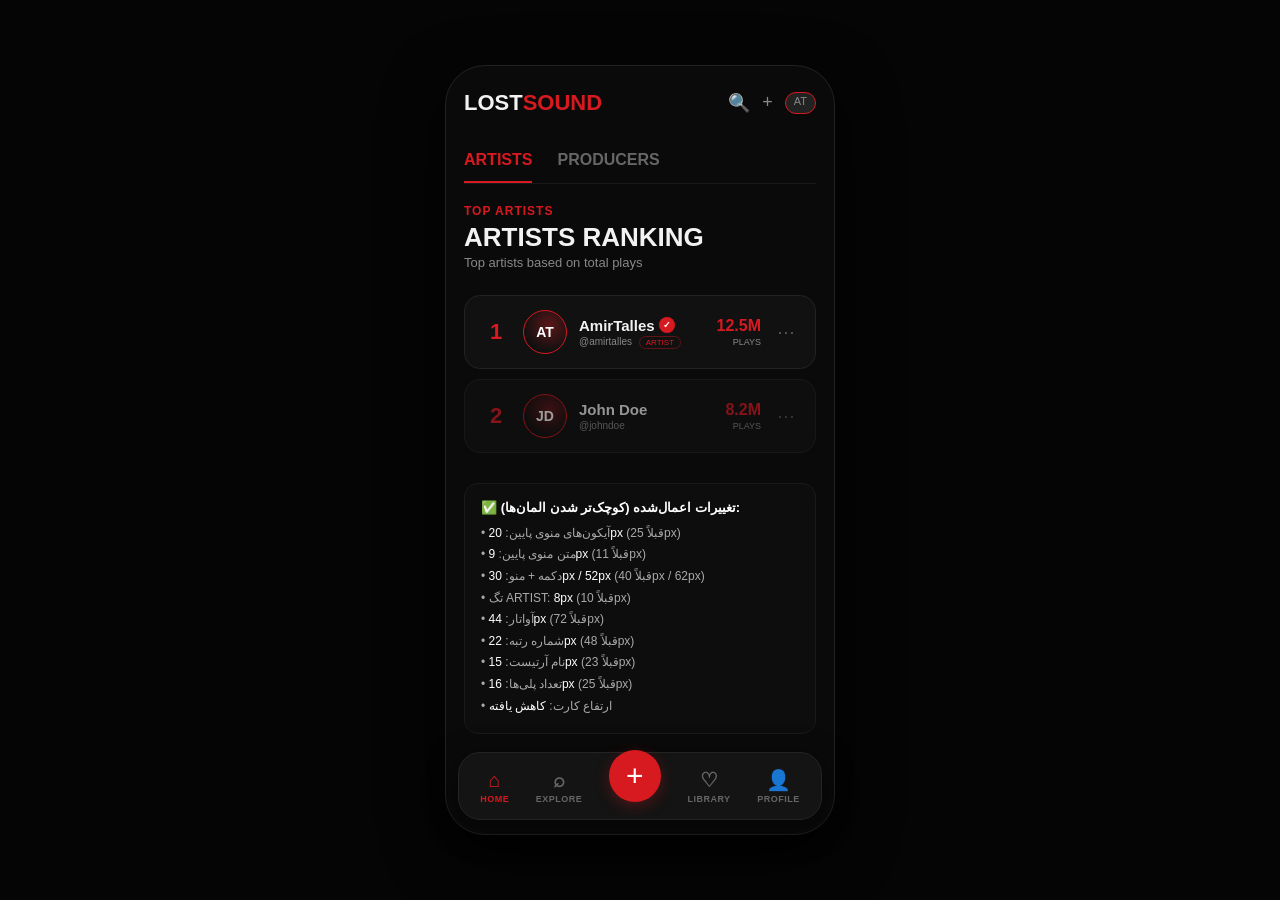
==== commit e65479ad: "Update index.html" ====
--- a/index.html
+++ b/index.html
@@ -1,512 +1,425 @@
 <!DOCTYPE html>
-<html lang="en">
+<html lang="fa">
 <head>
-  <meta charset="UTF-8" />
-  <meta name="viewport" content="width=device-width, initial-scale=1.0, viewport-fit=cover" />
-  <meta name="theme-color" content="#050505" />
-  <title>Lost Sound</title>
-  <link rel="stylesheet" href="style.css" />
+    <meta charset="UTF-8">
+    <meta name="viewport" content="width=device-width, initial-scale=1.0, maximum-scale=1.0, user-scalable=no">
+    <title>پیش‌نمایش نهایی Lost Sound</title>
+    <style>
+        /* Reset & Base */
+        * {
+            margin: 0;
+            padding: 0;
+            box-sizing: border-box;
+        }
+        body {
+            background: #050505;
+            color: #f2f2f2;
+            font-family: Arial, Helvetica, sans-serif;
+            display: flex;
+            justify-content: center;
+            align-items: center;
+            min-height: 100vh;
+            padding: 10px;
+        }
+
+        /* شبیه‌سازی یک گوشی */
+        .phone-frame {
+            max-width: 390px;
+            width: 100%;
+            background: #0a0a0a;
+            border-radius: 40px;
+            padding: 24px 18px 100px;
+            border: 1px solid #222;
+            box-shadow: 0 20px 60px rgba(0, 0, 0, 0.8);
+            position: relative;
+        }
+
+        /* ==============================================
+           استایل‌های نهایی (با سایزهای کوچک‌شده)
+           ============================================== */
+
+        /* هدر */
+        .header {
+            display: flex;
+            justify-content: space-between;
+            align-items: center;
+            margin-bottom: 25px;
+        }
+        .logo {
+            font-size: 22px;
+            font-weight: 900;
+        }
+        .logo span {
+            color: #d71920;
+        }
+        .header-icons {
+            display: flex;
+            gap: 12px;
+            font-size: 18px;
+            color: #888;
+        }
+
+        /* تب‌های آرتیست و پرودوسر */
+        .tabs {
+            display: flex;
+            gap: 25px;
+            margin-bottom: 20px;
+            border-bottom: 1px solid #1a1a1a;
+        }
+        .tab {
+            background: none;
+            border: none;
+            color: #666;
+            padding: 10px 0 12px;
+            font-weight: bold;
+            font-size: 16px;
+            border-bottom: 2px solid transparent;
+            transition: 0.2s;
+        }
+        .tab.active {
+            color: #d71920;
+            border-bottom-color: #d71920;
+        }
+
+        /* عنوان رنکینگ */
+        .title-section {
+            margin-bottom: 25px;
+        }
+        .title-section .eyebrow {
+            color: #d71920;
+            font-size: 12px;
+            font-weight: bold;
+            letter-spacing: 1px;
+            margin-bottom: 4px;
+        }
+        .title-section h1 {
+            font-size: 26px;
+            font-weight: 900;
+            margin-bottom: 2px;
+        }
+        .title-section p {
+            color: #888;
+            font-size: 13px;
+        }
+
+        /* کارت رنکینگ (با سایزهای کوچک) */
+        .rank-card {
+            background: #111;
+            border: 1px solid #222;
+            border-radius: 16px;
+            padding: 14px 16px;
+            display: flex;
+            align-items: center;
+            gap: 12px;
+            margin-bottom: 10px;
+            transition: 0.2s;
+        }
+        .rank-card:first-child {
+            border-color: #7b171b;
+            background: #161010;
+        }
+
+        .rank-number {
+            font-size: 22px;
+            font-weight: 900;
+            color: #d71920;
+            min-width: 30px;
+            text-align: center;
+        }
+
+        .rank-avatar {
+            width: 44px;
+            height: 44px;
+            border-radius: 50%;
+            background: radial-gradient(circle at 60% 35%, #5c1618, #101010 70%);
+            border: 1px solid #d71920;
+            display: flex;
+            align-items: center;
+            justify-content: center;
+            font-weight: bold;
+            font-size: 14px;
+            color: #fff;
+        }
+
+        .rank-name {
+            flex: 1;
+        }
+        .rank-name strong {
+            display: flex;
+            align-items: center;
+            gap: 4px;
+            font-size: 15px;
+        }
+        .rank-name small {
+            display: block;
+            color: #888;
+            font-size: 10px;
+            margin-top: 2px;
+        }
+
+        .verified {
+            display: inline-flex;
+            width: 16px;
+            height: 16px;
+            border-radius: 50%;
+            background: #d71920;
+            color: #fff;
+            align-items: center;
+            justify-content: center;
+            font-size: 9px;
+        }
+        .artist-tag {
+            color: #d71920;
+            border: 1px solid #601417;
+            padding: 1px 6px;
+            border-radius: 30px;
+            font-size: 8px;
+            margin-left: 4px;
+        }
+
+        .rank-plays {
+            text-align: right;
+        }
+        .rank-plays strong {
+            display: block;
+            color: #d71920;
+            font-size: 16px;
+        }
+        .rank-plays small {
+            display: block;
+            color: #888;
+            font-size: 9px;
+            margin-top: 2px;
+        }
+
+        /* دکمه More */
+        .rank-more {
+            background: none;
+            border: none;
+            color: #555;
+            font-size: 18px;
+            padding: 0 4px;
+        }
+
+        /* ==============================================
+           منوی پایین (Bottom Nav) – با سایزهای کوچک
+           ============================================== */
+        .bottom-nav {
+            position: absolute;
+            bottom: 14px;
+            left: 12px;
+            right: 12px;
+            height: 68px;
+            background: #141414;
+            border: 1px solid #242424;
+            border-radius: 22px;
+            display: flex;
+            justify-content: space-around;
+            align-items: center;
+            padding: 0 8px;
+            box-shadow: 0 8px 30px rgba(0, 0, 0, 0.6);
+        }
+
+        .bottom-item {
+            background: none;
+            border: none;
+            color: #666;
+            display: flex;
+            flex-direction: column;
+            align-items: center;
+            gap: 2px;
+            font-size: 9px;
+            letter-spacing: 0.5px;
+            font-weight: bold;
+        }
+        .bottom-item span {
+            font-size: 20px;
+        }
+        .bottom-item.active {
+            color: #d71920;
+        }
+
+        .bottom-plus {
+            width: 52px;
+            height: 52px;
+            background: #d71920;
+            border: none;
+            border-radius: 50%;
+            color: #fff;
+            font-size: 30px;
+            font-weight: 300;
+            display: flex;
+            align-items: center;
+            justify-content: center;
+            margin-top: -20px;
+            box-shadow: 0 4px 15px rgba(215, 25, 32, 0.3);
+        }
+
+        /* باکس توضیحات تغییرات */
+        .info-box {
+            margin-top: 30px;
+            padding: 16px;
+            background: #0d0d0d;
+            border-radius: 14px;
+            border: 1px solid #1a1a1a;
+        }
+        .info-box h3 {
+            color: #fff;
+            font-size: 13px;
+            margin-bottom: 8px;
+        }
+        .info-box ul {
+            list-style: none;
+            padding: 0;
+            font-size: 12px;
+            color: #aaa;
+            line-height: 1.8;
+        }
+        .info-box ul li span {
+            color: #fff;
+        }
+
+        /* ریسپانسیو برای صفحه‌های خیلی کوچک */
+        @media (max-width: 400px) {
+            .phone-frame {
+                padding: 16px 12px 90px;
+            }
+            .rank-number {
+                font-size: 18px;
+                min-width: 24px;
+            }
+            .rank-avatar {
+                width: 38px;
+                height: 38px;
+                font-size: 11px;
+            }
+            .rank-name strong {
+                font-size: 13px;
+            }
+            .rank-plays strong {
+                font-size: 14px;
+            }
+            .bottom-item span {
+                font-size: 18px;
+            }
+            .bottom-plus {
+                width: 46px;
+                height: 46px;
+                font-size: 26px;
+            }
+        }
+    </style>
 </head>
 <body>
 
-  <!-- =====================================================
-       INTRO
-  ===================================================== -->
-  <section id="intro" class="intro">
-    <div id="startScreen" class="start-screen">
-      <button id="letsGo" class="lets-go">LET'S GO</button>
-    </div>
-    <div id="introVideoBox" class="intro-video-box">
-      <video id="introVideo" class="intro-video" playsinline preload="auto">
-        <source src="intro.mp4" type="video/mp4" />
-      </video>
-    </div>
-  </section>
-
-  <!-- =====================================================
-       APP
-  ===================================================== -->
-  <div id="app" class="app hidden">
-
-    <!-- ===================================================
-         SIDEBAR
-    =================================================== -->
-    <aside class="sidebar">
-      <div class="brand">LOST<span>SOUND</span></div>
-      <nav>
-        <a href="#" class="side-link active" data-page="home">Home</a>
-        <a href="#" class="side-link" data-page="explore">Explore</a>
-        <a href="#" class="side-link" data-page="library">Library</a>
-        <a href="#" class="side-link" data-page="profile">Profile</a>
-        <a href="#" class="side-link" data-page="studio">Studio</a>
-      </nav>
-    </aside>
-
-    <!-- ===================================================
-         MAIN
-    =================================================== -->
-    <main class="main">
-
-      <!-- TOPBAR -->
-      <header class="topbar">
-        <button id="menuBtn" class="menu-btn">☰</button>
-        <div class="mobile-logo">LOST<span>SOUND</span></div>
-        <div class="top-actions">
-          <div class="search-box">
-            <button id="searchBtn">⌕</button>
-            <input id="artistSearch" type="search" placeholder="Search artist ID..." />
-          </div>
-          <button id="plusBtn" class="plus-btn">+</button>
-          <button id="profileTopBtn" class="profile-top">AT</button>
-        </div>
-      </header>
-
-      <!-- ===================================================
-           HOME (RANKING)
-      =================================================== -->
-      <section id="homePage" class="page-section">
-        <div class="ranking-tabs">
-          <button id="artistsTab" class="ranking-tab active">ARTISTS</button>
-          <button id="producersTab" class="ranking-tab">PRODUCERS</button>
-        </div>
-        <div class="ranking-header">
-          <div>
-            <div id="rankingEyebrow" class="ranking-eyebrow">TOP ARTISTS</div>
-            <h1 id="rankingTitle">ARTISTS RANKING</h1>
-            <p id="rankingDescription">Top artists based on total plays</p>
-          </div>
-          <select id="rankingFilter" class="ranking-filter">
-            <option value="all">ALL TIME</option>
-            <option value="month">THIS MONTH</option>
-            <option value="week">THIS WEEK</option>
-          </select>
-        </div>
-        <div id="rankingList" class="ranking-list"></div>
-      </section>
-
-      <!-- ===================================================
-           EXPLORE
-      =================================================== -->
-      <section id="explorePage" class="page-section hidden">
-        <div class="page-title">
-          <span>EXPLORE</span>
-          <h1>Discover Sound</h1>
-          <p>Find artists, producers, tracks and sounds.</p>
-        </div>
-        <div class="explore-search">
-          <input id="exploreSearch" type="search" placeholder="Search artist, producer or track..." />
-          <button id="exploreSearchBtn">⌕</button>
-        </div>
-        <div class="explore-grid">
-          <article class="explore-card"><strong>Artists</strong><small>Discover artists</small></article>
-          <article class="explore-card"><strong>Producers</strong><small>Find producers</small></article>
-          <article class="explore-card"><strong>Tracks</strong><small>Listen to music</small></article>
-          <article class="explore-card"><strong>Beats</strong><small>Explore beats</small></article>
-        </div>
-      </section>
-
-      <!-- ===================================================
-           LIBRARY
-      =================================================== -->
-      <section id="libraryPage" class="page-section hidden">
-        <div class="page-title">
-          <span>YOUR LIBRARY</span>
-          <h1>Library</h1>
-          <p>Everything you save will appear here.</p>
-        </div>
-        <div class="library-grid">
-          <article class="library-card" data-category="Drums">
-            <div class="library-icon">DR</div>
-            <strong>Drums</strong><small>0 saved</small>
-          </article>
-          <article class="library-card" data-category="Melodies">
-            <div class="library-icon">ML</div>
-            <strong>Melodies</strong><small>0 saved</small>
-          </article>
-          <article class="library-card" data-category="Vocals">
-            <div class="library-icon">VX</div>
-            <strong>Vocals</strong><small>0 saved</small>
-          </article>
-          <article class="library-card" data-category="FX">
-            <div class="library-icon">FX</div>
-            <strong>FX</strong><small>0 saved</small>
-          </article>
-          <article class="library-card" data-category="One Shots">
-            <div class="library-icon">OS</div>
-            <strong>One Shots</strong><small>0 saved</small>
-          </article>
-          <article class="library-card" data-category="Presets">
-            <div class="library-icon">PR</div>
-            <strong>Presets</strong><small>0 saved</small>
-          </article>
-        </div>
-        <div class="saved-section">
-          <h2>LIKED</h2>
-          <div id="likedList" class="empty-library">Nothing saved yet.</div>
-        </div>
-      </section>
-
-      <!-- ===================================================
-           PROFILE (یکپارچه با کلاس‌های CSS اصلی)
-      =================================================== -->
-      <section id="profilePage" class="page-section hidden">
-        <div class="profile-page">
-          <div class="profile-avatar">AT</div>
-          <h1>AmirTalles</h1>
-          <p>@amirtalles</p>
-          <div class="profile-role">Producer / Sound Designer</div>
-          <p style="color:#888; margin-top:15px;">Creating dark sounds and cinematic atmospheres.</p>
-          <div class="profile-stats">
-            <div><strong>0</strong><small>Tracks</small></div>
-            <div><strong>0</strong><small>Followers</small></div>
-            <div><strong>0</strong><small>Likes</small></div>
-          </div>
-          <button class="edit-profile">Edit Profile</button>
-
-          <!-- پک‌ها با استایل library-card -->
-          <div style="margin-top:40px; text-align:right;">
-            <h2 style="font-size:16px; letter-spacing:2px; color:#d71920;">MY PACKS</h2>
-            <div class="library-grid" style="margin-top:15px;">
-              <div class="library-card">
-                <div class="library-icon">PK</div>
-                <strong>Dark Trap Collection</strong>
-                <small>Drums • 140 BPM</small>
-                <div style="margin-top:12px; display:flex; gap:8px;">
-                  <button class="play" data-name="Dark Trap Collection" style="background:#d71920; border:0; color:#fff; padding:8px 16px; border-radius:20px;">▶ Play</button>
-                  <button style="background:#222; border:0; color:#fff; padding:8px 16px; border-radius:20px;">✏ Edit</button>
-                </div>
-              </div>
-              <div class="library-card">
-                <div class="library-icon">PK</div>
-                <strong>Cinematic World</strong>
-                <small>FX • Atmosphere</small>
-                <div style="margin-top:12px; display:flex; gap:8px;">
-                  <button class="play" data-name="Cinematic World" style="background:#d71920; border:0; color:#fff; padding:8px 16px; border-radius:20px;">▶ Play</button>
-                  <button style="background:#222; border:0; color:#fff; padding:8px 16px; border-radius:20px;">✏ Edit</button>
-                </div>
-              </div>
+    <div class="phone-frame">
+
+        <!-- ==========================================
+             هدر (مشابه عکس دوم)
+             ========================================== -->
+        <div class="header">
+            <div class="logo">LOST<span>SOUND</span></div>
+            <div class="header-icons">
+                <span>🔍</span>
+                <span>+</span>
+                <span style="background:#222; padding:2px 8px; border-radius:30px; border:1px solid #d71920; font-size:11px;">AT</span>
             </div>
-          </div>
-        </div>
-      </section>
-
-      <!-- ===================================================
-           STUDIO (صفحه آپلود)
-      =================================================== -->
-      <section id="studioPage" class="page-section hidden">
-        <div class="page-title">
-          <span>STUDIO</span>
-          <h1>Upload New Sample</h1>
-          <p>Share your sounds with the world.</p>
-        </div>
-        <div style="max-width:600px; background:#101010; border:1px solid #222; border-radius:20px; padding:25px;">
-          <label style="display:block; color:#aaa; font-size:13px; margin:16px 0 7px;">Cover Image</label>
-          <input type="file" accept="image/*" style="width:100%; background:#080808; border:1px solid #333; color:#fff; padding:13px; border-radius:10px;" />
-
-          <label style="display:block; color:#aaa; font-size:13px; margin:16px 0 7px;">Audio File</label>
-          <input type="file" accept="audio/*" style="width:100%; background:#080808; border:1px solid #333; color:#fff; padding:13px; border-radius:10px;" />
-
-          <label style="display:block; color:#aaa; font-size:13px; margin:16px 0 7px;">Sample Name</label>
-          <input placeholder="Dark Trap 808 Loop" style="width:100%; background:#080808; border:1px solid #333; color:#fff; padding:13px; border-radius:10px;" />
-
-          <label style="display:block; color:#aaa; font-size:13px; margin:16px 0 7px;">Category</label>
-          <select style="width:100%; background:#080808; border:1px solid #333; color:#fff; padding:13px; border-radius:10px;">
-            <option>Drums</option><option>Melodies</option><option>Vocals</option><option>FX</option><option>Presets</option>
-          </select>
-
-          <div style="display:flex; gap:15px;">
-            <div style="flex:1;">
-              <label style="display:block; color:#aaa; font-size:13px; margin:16px 0 7px;">BPM</label>
-              <input placeholder="140" style="width:100%; background:#080808; border:1px solid #333; color:#fff; padding:13px; border-radius:10px;" />
-            </div>
-            <div style="flex:1;">
-              <label style="display:block; color:#aaa; font-size:13px; margin:16px 0 7px;">Key</label>
-              <input placeholder="F#m" style="width:100%; background:#080808; border:1px solid #333; color:#fff; padding:13px; border-radius:10px;" />
-            </div>
-          </div>
-
-          <label style="display:block; color:#aaa; font-size:13px; margin:16px 0 7px;">Artist</label>
-          <input placeholder="AmirTalles" style="width:100%; background:#080808; border:1px solid #333; color:#fff; padding:13px; border-radius:10px;" />
-
-          <label style="display:block; color:#aaa; font-size:13px; margin:16px 0 7px;">Description</label>
-          <textarea placeholder="Describe your sound..." style="width:100%; background:#080808; border:1px solid #333; color:#fff; padding:13px; border-radius:10px; height:100px;"></textarea>
-
-          <button style="width:100%; margin-top:25px; padding:15px; border:0; border-radius:30px; background:#d71920; color:white; font-weight:bold; letter-spacing:2px;">PUBLISH</button>
-        </div>
-      </section>
-
-    </main>
-
-    <!-- ===================================================
-         BOTTOM NAV (منوی پایین)
-    =================================================== -->
-    <nav class="bottom-nav">
-      <button class="bottom-item active" data-page="home"><span>⌂</span><small>Home</small></button>
-      <button class="bottom-item" data-page="explore"><span>⌕</span><small>Explore</small></button>
-      <button class="bottom-plus" id="plusBtnMobile">+</button>
-      <button class="bottom-item" data-page="library"><span>♡</span><small>Library</small></button>
-      <button class="bottom-item" data-page="profile"><span>👤</span><small>Profile</small></button>
-      <button class="bottom-item" data-page="studio"><span>🎚</span><small>Studio</small></button>
-    </nav>
-
-    <!-- ===================================================
-         PLAYER
-    =================================================== -->
-    <footer id="player" class="player hidden">
-      <div class="player-art">LS</div>
-      <div class="player-info">
-        <strong id="trackName">—</strong>
-        <small>Lost Sound • AmirTalles</small>
-      </div>
-      <button id="prev">|◀</button>
-      <button id="mainPlay" class="main-play">▶</button>
-      <button id="next">▶|</button>
-      <div class="player-wave"></div>
-      <span id="time">00:00</span>
-    </footer>
-
-  </div>
-
-  <!-- =====================================================
-       UPLOAD MODAL
-  ===================================================== -->
-  <div id="uploadOverlay" class="upload-overlay hidden">
-    <div class="upload-modal">
-      <div class="upload-head">
-        <div class="upload-title">LOST SOUND</div>
-        <button id="uploadClose">×</button>
-      </div>
-      <div id="artistUploadOptions" class="upload-options hidden">
-        <button class="upload-option" data-upload="track"><strong>Upload Track</strong><small>Upload your complete track</small></button>
-        <button class="upload-option" data-upload="album"><strong>Upload Album</strong><small>Create an album release</small></button>
-      </div>
-      <div id="producerUploadOptions" class="upload-options hidden">
-        <button class="upload-option" data-upload="pack"><strong>Upload Pack</strong><small>Upload sounds, loops and samples</small></button>
-        <button class="upload-option" data-upload="beat"><strong>Upload Beat</strong><small>Upload your complete beat</small></button>
-      </div>
-      <div id="listenerUploadOptions" class="upload-options"><p>Choose Artist or Producer from your profile first.</p></div>
-    </div>
-  </div>
-
-  <!-- =====================================================
-       JAVASCRIPT (همه‌چیز در یک فایل)
-  ===================================================== -->
-  <script>
-    document.addEventListener("DOMContentLoaded", function() {
-
-      // ===================================================
-      // INTRO
-      // ===================================================
-      const intro = document.getElementById("intro");
-      const startScreen = document.getElementById("startScreen");
-      const letsGo = document.getElementById("letsGo");
-      const videoBox = document.getElementById("introVideoBox");
-      const video = document.getElementById("introVideo");
-      const app = document.getElementById("app");
-      let entered = false;
-
-      function enterApp() {
-        if (entered) return;
-        entered = true;
-        if (video) { video.pause(); video.currentTime = 0; }
-        if (intro) { intro.style.transition = "opacity .5s ease"; intro.style.opacity = "0"; }
-        setTimeout(function() {
-          if (intro) intro.style.display = "none";
-          if (app) { app.classList.remove("hidden"); app.style.display = "block"; }
-        }, 500);
-      }
-
-      if (letsGo) {
-        letsGo.addEventListener("click", async function(e) {
-          e.preventDefault();
-          e.stopPropagation();
-          if (startScreen) startScreen.style.display = "none";
-          if (videoBox) videoBox.style.display = "block";
-          if (!video) { enterApp(); return; }
-          try {
-            video.currentTime = 0;
-            await video.play();
-          } catch (error) {
-            console.log("Video could not play:", error);
-            enterApp();
-          }
-        });
-      }
-
-      if (video) {
-        video.addEventListener("ended", enterApp);
-        video.addEventListener("click", enterApp);
-        video.addEventListener("error", enterApp);
-      }
-
-      // ===================================================
-      // NAVIGATION (مقاوم در برابر خطا)
-      // ===================================================
-      const links = document.querySelectorAll(".side-link, .bottom-item");
-      const pageMap = {
-        home: document.getElementById("homePage"),
-        explore: document.getElementById("explorePage"),
-        library: document.getElementById("libraryPage"),
-        profile: document.getElementById("profilePage"),
-        studio: document.getElementById("studioPage")
-      };
-
-      function showPage(name) {
-        // مخفی کردن همه صفحات
-        Object.values(pageMap).forEach(function(el) {
-          if (el) el.classList.add("hidden");
-        });
-        // نمایش صفحه مورد نظر
-        const target = pageMap[name];
-        if (target) {
-          target.classList.remove("hidden");
-        } else {
-          // اگر صفحه پیدا نشد، برو به خانه
-          console.warn("صفحه پیدا نشد:", name);
-          if (pageMap.home) pageMap.home.classList.remove("hidden");
-          name = "home";
-        }
-        // به‌روزرسانی کلاس active
-        document.querySelectorAll(".side-link, .bottom-item").forEach(function(link) {
-          link.classList.toggle("active", link.dataset.page === name);
-        });
-      }
-
-      links.forEach(function(link) {
-        link.addEventListener("click", function(e) {
-          e.preventDefault();
-          const page = link.dataset.page;
-          if (page) showPage(page);
-        });
-      });
-
-      // دکمه پروفایل در توپبار
-      document.getElementById("profileTopBtn").addEventListener("click", function() {
-        showPage("profile");
-      });
-
-      // ===================================================
-      // RANKING (نمونه)
-      // ===================================================
-      const artistsTab = document.getElementById("artistsTab");
-      const producersTab = document.getElementById("producersTab");
-      const rankingList = document.getElementById("rankingList");
-
-      function renderArtists() {
-        rankingList.innerHTML = `
-          <div class="rank-card">
+        </div>
+
+        <!-- ==========================================
+             تب‌ها
+             ========================================== -->
+        <div class="tabs">
+            <button class="tab active">ARTISTS</button>
+            <button class="tab">PRODUCERS</button>
+        </div>
+
+        <!-- ==========================================
+             عنوان رنکینگ
+             ========================================== -->
+        <div class="title-section">
+            <div class="eyebrow">TOP ARTISTS</div>
+            <h1>ARTISTS RANKING</h1>
+            <p>Top artists based on total plays</p>
+        </div>
+
+        <!-- ==========================================
+             کارت رنکینگ (نمونه اول – با تگ ARTIST)
+             ========================================== -->
+        <div class="rank-card">
             <div class="rank-number">1</div>
             <div class="rank-avatar">AT</div>
-            <div class="rank-name"><strong>AmirTalles</strong><small>@amirtalles</small></div>
-            <div class="rank-plays"><strong>0</strong><small>plays</small></div>
+            <div class="rank-name">
+                <strong>
+                    AmirTalles
+                    <span class="verified">✓</span>
+                </strong>
+                <small>@amirtalles <span class="artist-tag">ARTIST</span></small>
+            </div>
+            <div class="rank-plays">
+                <strong>12.5M</strong>
+                <small>PLAYS</small>
+            </div>
             <button class="rank-more">⋯</button>
-          </div>
-        `;
-      }
-
-      function renderProducers() {
-        rankingList.innerHTML = `<div class="ranking-empty"><strong>No producers yet</strong><small>Producers who register will appear here.</small></div>`;
-      }
-
-      artistsTab.addEventListener("click", function() {
-        artistsTab.classList.add("active");
-        producersTab.classList.remove("active");
-        document.getElementById("rankingEyebrow").textContent = "TOP ARTISTS";
-        document.getElementById("rankingTitle").textContent = "ARTISTS RANKING";
-        document.getElementById("rankingDescription").textContent = "Top artists based on total plays";
-        renderArtists();
-      });
-
-      producersTab.addEventListener("click", function() {
-        producersTab.classList.add("active");
-        artistsTab.classList.remove("active");
-        document.getElementById("rankingEyebrow").textContent = "TOP PRODUCERS";
-        document.getElementById("rankingTitle").textContent = "PRODUCERS RANKING";
-        document.getElementById("rankingDescription").textContent = "Top producers based on popularity";
-        renderProducers();
-      });
-
-      renderArtists();
-
-      // ===================================================
-      // MENU MOBILE (سایدبار)
-      // ===================================================
-      const menuBtn = document.getElementById("menuBtn");
-      const sidebar = document.querySelector(".sidebar");
-      menuBtn.addEventListener("click", function(e) {
-        e.stopPropagation();
-        sidebar.classList.toggle("open");
-      });
-      document.addEventListener("click", function(e) {
-        if (sidebar.classList.contains("open") && !sidebar.contains(e.target) && !menuBtn.contains(e.target)) {
-          sidebar.classList.remove("open");
-        }
-      });
-
-      // ===================================================
-      // UPLOAD MODAL
-      // ===================================================
-      let accountType = localStorage.getItem("lostSoundAccountType") || "artist";
-      const artistUpload = document.getElementById("artistUploadOptions");
-      const producerUpload = document.getElementById("producerUploadOptions");
-      const listenerUpload = document.getElementById("listenerUploadOptions");
-
-      function updateUploadOptions() {
-        artistUpload.classList.toggle("hidden", accountType !== "artist");
-        producerUpload.classList.toggle("hidden", accountType !== "producer");
-        listenerUpload.classList.toggle("hidden", accountType !== "listener");
-      }
-      updateUploadOptions();
-
-      function openUpload() {
-        updateUploadOptions();
-        document.getElementById("uploadOverlay").classList.remove("hidden");
-      }
-
-      document.getElementById("plusBtn").addEventListener("click", openUpload);
-      document.getElementById("plusBtnMobile").addEventListener("click", openUpload);
-      document.getElementById("uploadClose").addEventListener("click", function() {
-        document.getElementById("uploadOverlay").classList.add("hidden");
-      });
-      document.getElementById("uploadOverlay").addEventListener("click", function(e) {
-        if (e.target === this) this.classList.add("hidden");
-      });
-
-      // ===================================================
-      // SEARCH (فوکوس)
-      // ===================================================
-      document.getElementById("searchBtn").addEventListener("click", function() {
-        document.getElementById("artistSearch").focus();
-      });
-
-      // ===================================================
-      // PLAYER
-      // ===================================================
-      const player = document.getElementById("player");
-      const mainPlay = document.getElementById("mainPlay");
-      const trackName = document.getElementById("trackName");
-      let playing = false;
-
-      function startPlayer(name) {
-        trackName.textContent = name || "Lost Sound Track";
-        player.classList.remove("hidden");
-        playing = true;
-        mainPlay.textContent = "Ⅱ";
-      }
-
-      mainPlay.addEventListener("click", function() {
-        playing = !playing;
-        mainPlay.textContent = playing ? "Ⅱ" : "▶";
-      });
-
-      // دکمه‌های Play در کارت‌ها
-      document.addEventListener("click", function(e) {
-        const btn = e.target.closest(".play");
-        if (btn) startPlayer(btn.dataset.name);
-      });
-
-    });
-  </script>
+        </div>
+
+        <!-- کارت دوم برای نمایش -->
+        <div class="rank-card" style="opacity:0.6;">
+            <div class="rank-number">2</div>
+            <div class="rank-avatar">JD</div>
+            <div class="rank-name">
+                <strong>John Doe</strong>
+                <small>@johndoe</small>
+            </div>
+            <div class="rank-plays">
+                <strong>8.2M</strong>
+                <small>PLAYS</small>
+            </div>
+            <button class="rank-more">⋯</button>
+        </div>
+
+        <!-- ==========================================
+             باکس توضیح تغییرات اعمال‌شده
+             ========================================== -->
+        <div class="info-box">
+            <h3>✅ تغییرات اعمال‌شده (کوچک‌تر شدن المان‌ها):</h3>
+            <ul>
+                <li>• آیکون‌های منوی پایین: <span>20px</span> (قبلاً 25px)</li>
+                <li>• متن منوی پایین: <span>9px</span> (قبلاً 11px)</li>
+                <li>• دکمه + منو: <span>30px / 52px</span> (قبلاً 40px / 62px)</li>
+                <li>• تگ ARTIST: <span>8px</span> (قبلاً 10px)</li>
+                <li>• آواتار: <span>44px</span> (قبلاً 72px)</li>
+                <li>• شماره رتبه: <span>22px</span> (قبلاً 48px)</li>
+                <li>• نام آرتیست: <span>15px</span> (قبلاً 23px)</li>
+                <li>• تعداد پلی‌ها: <span>16px</span> (قبلاً 25px)</li>
+                <li>• ارتفاع کارت: <span>کاهش یافته</span></li>
+            </ul>
+        </div>
+
+        <!-- ==========================================
+             منوی پایین (با سایزهای کوچک)
+             ========================================== -->
+        <nav class="bottom-nav">
+            <button class="bottom-item active">
+                <span>⌂</span>
+                HOME
+            </button>
+            <button class="bottom-item">
+                <span>⌕</span>
+                EXPLORE
+            </button>
+            <button class="bottom-plus">+</button>
+            <button class="bottom-item">
+                <span>♡</span>
+                LIBRARY
+            </button>
+            <button class="bottom-item">
+                <span>👤</span>
+                PROFILE
+            </button>
+        </nav>
+
+    </div>
 
 </body>
 </html>
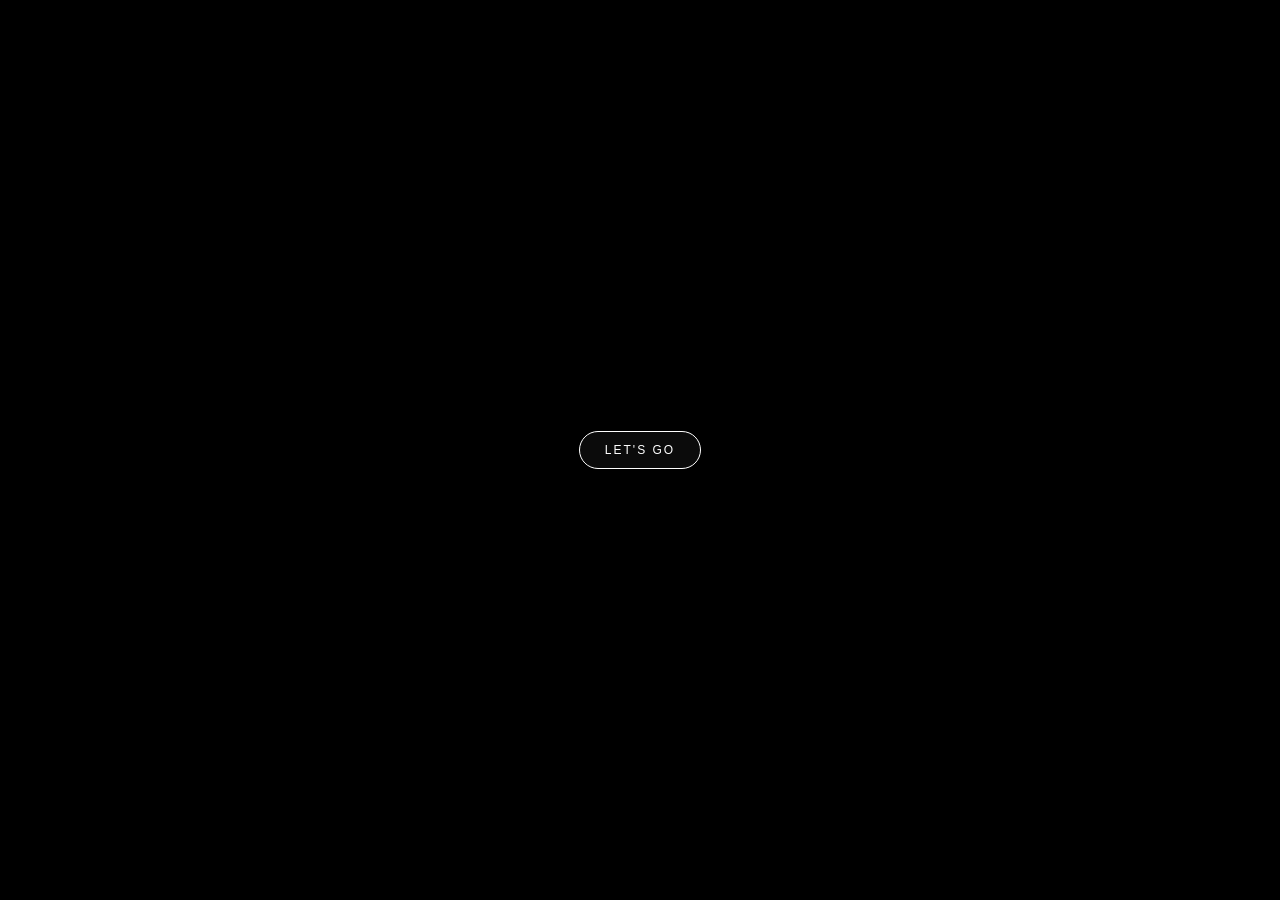
==== commit 8f3526a2: "Update index.html" ====
--- a/index.html
+++ b/index.html
@@ -1,425 +1,581 @@
 <!DOCTYPE html>
-<html lang="fa">
+<html lang="en">
 <head>
-    <meta charset="UTF-8">
-    <meta name="viewport" content="width=device-width, initial-scale=1.0, maximum-scale=1.0, user-scalable=no">
-    <title>پیش‌نمایش نهایی Lost Sound</title>
-    <style>
-        /* Reset & Base */
-        * {
-            margin: 0;
-            padding: 0;
-            box-sizing: border-box;
-        }
-        body {
-            background: #050505;
-            color: #f2f2f2;
-            font-family: Arial, Helvetica, sans-serif;
-            display: flex;
-            justify-content: center;
-            align-items: center;
-            min-height: 100vh;
-            padding: 10px;
-        }
-
-        /* شبیه‌سازی یک گوشی */
-        .phone-frame {
-            max-width: 390px;
-            width: 100%;
-            background: #0a0a0a;
-            border-radius: 40px;
-            padding: 24px 18px 100px;
-            border: 1px solid #222;
-            box-shadow: 0 20px 60px rgba(0, 0, 0, 0.8);
-            position: relative;
-        }
-
-        /* ==============================================
-           استایل‌های نهایی (با سایزهای کوچک‌شده)
-           ============================================== */
-
-        /* هدر */
-        .header {
-            display: flex;
-            justify-content: space-between;
-            align-items: center;
-            margin-bottom: 25px;
-        }
-        .logo {
-            font-size: 22px;
-            font-weight: 900;
-        }
-        .logo span {
-            color: #d71920;
-        }
-        .header-icons {
-            display: flex;
-            gap: 12px;
-            font-size: 18px;
-            color: #888;
-        }
-
-        /* تب‌های آرتیست و پرودوسر */
-        .tabs {
-            display: flex;
-            gap: 25px;
-            margin-bottom: 20px;
-            border-bottom: 1px solid #1a1a1a;
-        }
-        .tab {
-            background: none;
-            border: none;
-            color: #666;
-            padding: 10px 0 12px;
-            font-weight: bold;
-            font-size: 16px;
-            border-bottom: 2px solid transparent;
-            transition: 0.2s;
-        }
-        .tab.active {
-            color: #d71920;
-            border-bottom-color: #d71920;
-        }
-
-        /* عنوان رنکینگ */
-        .title-section {
-            margin-bottom: 25px;
-        }
-        .title-section .eyebrow {
-            color: #d71920;
-            font-size: 12px;
-            font-weight: bold;
-            letter-spacing: 1px;
-            margin-bottom: 4px;
-        }
-        .title-section h1 {
-            font-size: 26px;
-            font-weight: 900;
-            margin-bottom: 2px;
-        }
-        .title-section p {
-            color: #888;
-            font-size: 13px;
-        }
-
-        /* کارت رنکینگ (با سایزهای کوچک) */
-        .rank-card {
-            background: #111;
-            border: 1px solid #222;
-            border-radius: 16px;
-            padding: 14px 16px;
-            display: flex;
-            align-items: center;
-            gap: 12px;
-            margin-bottom: 10px;
-            transition: 0.2s;
-        }
-        .rank-card:first-child {
-            border-color: #7b171b;
-            background: #161010;
-        }
-
-        .rank-number {
-            font-size: 22px;
-            font-weight: 900;
-            color: #d71920;
-            min-width: 30px;
-            text-align: center;
-        }
-
-        .rank-avatar {
-            width: 44px;
-            height: 44px;
-            border-radius: 50%;
-            background: radial-gradient(circle at 60% 35%, #5c1618, #101010 70%);
-            border: 1px solid #d71920;
-            display: flex;
-            align-items: center;
-            justify-content: center;
-            font-weight: bold;
-            font-size: 14px;
-            color: #fff;
-        }
-
-        .rank-name {
-            flex: 1;
-        }
-        .rank-name strong {
-            display: flex;
-            align-items: center;
-            gap: 4px;
-            font-size: 15px;
-        }
-        .rank-name small {
-            display: block;
-            color: #888;
-            font-size: 10px;
-            margin-top: 2px;
-        }
-
-        .verified {
-            display: inline-flex;
-            width: 16px;
-            height: 16px;
-            border-radius: 50%;
-            background: #d71920;
-            color: #fff;
-            align-items: center;
-            justify-content: center;
-            font-size: 9px;
-        }
-        .artist-tag {
-            color: #d71920;
-            border: 1px solid #601417;
-            padding: 1px 6px;
-            border-radius: 30px;
-            font-size: 8px;
-            margin-left: 4px;
-        }
-
-        .rank-plays {
-            text-align: right;
-        }
-        .rank-plays strong {
-            display: block;
-            color: #d71920;
-            font-size: 16px;
-        }
-        .rank-plays small {
-            display: block;
-            color: #888;
-            font-size: 9px;
-            margin-top: 2px;
-        }
-
-        /* دکمه More */
-        .rank-more {
-            background: none;
-            border: none;
-            color: #555;
-            font-size: 18px;
-            padding: 0 4px;
-        }
-
-        /* ==============================================
-           منوی پایین (Bottom Nav) – با سایزهای کوچک
-           ============================================== */
-        .bottom-nav {
-            position: absolute;
-            bottom: 14px;
-            left: 12px;
-            right: 12px;
-            height: 68px;
-            background: #141414;
-            border: 1px solid #242424;
-            border-radius: 22px;
-            display: flex;
-            justify-content: space-around;
-            align-items: center;
-            padding: 0 8px;
-            box-shadow: 0 8px 30px rgba(0, 0, 0, 0.6);
-        }
-
-        .bottom-item {
-            background: none;
-            border: none;
-            color: #666;
-            display: flex;
-            flex-direction: column;
-            align-items: center;
-            gap: 2px;
-            font-size: 9px;
-            letter-spacing: 0.5px;
-            font-weight: bold;
-        }
-        .bottom-item span {
-            font-size: 20px;
-        }
-        .bottom-item.active {
-            color: #d71920;
-        }
-
-        .bottom-plus {
-            width: 52px;
-            height: 52px;
-            background: #d71920;
-            border: none;
-            border-radius: 50%;
-            color: #fff;
-            font-size: 30px;
-            font-weight: 300;
-            display: flex;
-            align-items: center;
-            justify-content: center;
-            margin-top: -20px;
-            box-shadow: 0 4px 15px rgba(215, 25, 32, 0.3);
-        }
-
-        /* باکس توضیحات تغییرات */
-        .info-box {
-            margin-top: 30px;
-            padding: 16px;
-            background: #0d0d0d;
-            border-radius: 14px;
-            border: 1px solid #1a1a1a;
-        }
-        .info-box h3 {
-            color: #fff;
-            font-size: 13px;
-            margin-bottom: 8px;
-        }
-        .info-box ul {
-            list-style: none;
-            padding: 0;
-            font-size: 12px;
-            color: #aaa;
-            line-height: 1.8;
-        }
-        .info-box ul li span {
-            color: #fff;
-        }
-
-        /* ریسپانسیو برای صفحه‌های خیلی کوچک */
-        @media (max-width: 400px) {
-            .phone-frame {
-                padding: 16px 12px 90px;
-            }
-            .rank-number {
-                font-size: 18px;
-                min-width: 24px;
-            }
-            .rank-avatar {
-                width: 38px;
-                height: 38px;
-                font-size: 11px;
-            }
-            .rank-name strong {
-                font-size: 13px;
-            }
-            .rank-plays strong {
-                font-size: 14px;
-            }
-            .bottom-item span {
-                font-size: 18px;
-            }
-            .bottom-plus {
-                width: 46px;
-                height: 46px;
-                font-size: 26px;
-            }
-        }
-    </style>
+  <meta charset="UTF-8" />
+  <meta name="viewport" content="width=device-width, initial-scale=1.0, viewport-fit=cover" />
+  <meta name="theme-color" content="#050505" />
+  <title>Lost Sound</title>
+  <link rel="stylesheet" href="style.css" />
+  <style>
+    /* =====================================================
+       کاهش سایز آیکون‌ها و المان‌های رنکینگ
+    ===================================================== */
+
+    /* منوی پایین */
+    .bottom-item span {
+      font-size: 20px !important;
+    }
+    .bottom-item small {
+      font-size: 9px !important;
+    }
+    .bottom-plus {
+      font-size: 30px !important;
+      width: 52px !important;
+      height: 52px !important;
+    }
+    .search-box button {
+      font-size: 18px !important;
+    }
+    .plus-btn {
+      font-size: 28px !important;
+    }
+    .rank-more {
+      font-size: 18px !important;
+    }
+    .main-play {
+      font-size: 18px !important;
+    }
+    #prev, #next {
+      font-size: 16px !important;
+    }
+    .player-close {
+      font-size: 18px !important;
+    }
+    .menu-btn {
+      font-size: 22px !important;
+    }
+    .profile-top {
+      font-size: 12px !important;
+    }
+
+    /* =====================================================
+       کارت رنکینگ – کوچک‌تر کردن المان‌ها
+    ===================================================== */
+    .rank-card {
+      min-height: 100px !important;
+      padding: 14px 18px !important;
+      gap: 12px !important;
+    }
+    .rank-number {
+      font-size: 28px !important;
+    }
+    .rank-avatar {
+      width: 52px !important;
+      height: 52px !important;
+      font-size: 14px !important;
+    }
+    .rank-name strong {
+      font-size: 16px !important;
+    }
+    .rank-name small {
+      font-size: 11px !important;
+    }
+    .rank-name small span {
+      font-size: 8px !important;
+      padding: 1px 6px !important;
+      margin-left: 4px !important;
+    }
+    .verified {
+      width: 16px !important;
+      height: 16px !important;
+      font-size: 9px !important;
+      margin-left: 4px !important;
+    }
+    .rank-plays strong {
+      font-size: 18px !important;
+    }
+    .rank-plays small {
+      font-size: 10px !important;
+    }
+
+    /* تنظیمات موبایل */
+    @media(max-width:850px) {
+      .bottom-item span { font-size: 18px !important; }
+      .bottom-plus { font-size: 26px !important; width: 48px !important; height: 48px !important; }
+      .search-box button { font-size: 16px !important; }
+      .plus-btn { font-size: 24px !important; }
+      .menu-btn { font-size: 20px !important; }
+      .rank-number { font-size: 22px !important; }
+      .rank-avatar { width: 44px !important; height: 44px !important; font-size: 12px !important; }
+      .rank-name strong { font-size: 14px !important; }
+      .rank-name small { font-size: 10px !important; }
+      .rank-plays strong { font-size: 15px !important; }
+    }
+    @media(max-width:430px) {
+      .bottom-item span { font-size: 16px !important; }
+      .bottom-plus { font-size: 22px !important; width: 42px !important; height: 42px !important; }
+      .rank-number { font-size: 18px !important; }
+      .rank-avatar { width: 38px !important; height: 38px !important; font-size: 10px !important; }
+      .rank-name strong { font-size: 12px !important; }
+      .rank-name small { font-size: 9px !important; }
+      .rank-plays strong { font-size: 13px !important; }
+    }
+  </style>
 </head>
 <body>
 
-    <div class="phone-frame">
-
-        <!-- ==========================================
-             هدر (مشابه عکس دوم)
-             ========================================== -->
-        <div class="header">
-            <div class="logo">LOST<span>SOUND</span></div>
-            <div class="header-icons">
-                <span>🔍</span>
-                <span>+</span>
-                <span style="background:#222; padding:2px 8px; border-radius:30px; border:1px solid #d71920; font-size:11px;">AT</span>
+  <!-- =====================================================
+       INTRO
+  ===================================================== -->
+  <section id="intro" class="intro">
+    <div id="startScreen" class="start-screen">
+      <button id="letsGo" class="lets-go">LET'S GO</button>
+    </div>
+    <div id="introVideoBox" class="intro-video-box">
+      <video id="introVideo" class="intro-video" playsinline preload="auto">
+        <source src="intro.mp4" type="video/mp4" />
+      </video>
+    </div>
+  </section>
+
+  <!-- =====================================================
+       APP
+  ===================================================== -->
+  <div id="app" class="app hidden">
+
+    <!-- ===================================================
+         SIDEBAR
+    =================================================== -->
+    <aside class="sidebar">
+      <div class="brand">LOST<span>SOUND</span></div>
+      <nav>
+        <a href="#" class="side-link active" data-page="home">Home</a>
+        <a href="#" class="side-link" data-page="explore">Explore</a>
+        <a href="#" class="side-link" data-page="library">Library</a>
+        <a href="#" class="side-link" data-page="profile">Profile</a>
+      </nav>
+    </aside>
+
+    <!-- ===================================================
+         MAIN
+    =================================================== -->
+    <main class="main">
+
+      <!-- TOPBAR -->
+      <header class="topbar">
+        <button id="menuBtn" class="menu-btn">☰</button>
+        <div class="mobile-logo">LOST<span>SOUND</span></div>
+        <div class="top-actions">
+          <div class="search-box">
+            <button id="searchBtn">⌕</button>
+            <input id="artistSearch" type="search" placeholder="Search artist ID..." />
+          </div>
+          <button id="plusBtn" class="plus-btn">+</button>
+          <button id="profileTopBtn" class="profile-top">AT</button>
+        </div>
+      </header>
+
+      <!-- ===================================================
+           HOME (RANKING)
+      =================================================== -->
+      <section id="homePage" class="page-section">
+        <div class="ranking-tabs">
+          <button id="artistsTab" class="ranking-tab active">ARTISTS</button>
+          <button id="producersTab" class="ranking-tab">PRODUCERS</button>
+        </div>
+        <div class="ranking-header">
+          <div>
+            <div id="rankingEyebrow" class="ranking-eyebrow">TOP ARTISTS</div>
+            <h1 id="rankingTitle">ARTISTS RANKING</h1>
+            <p id="rankingDescription">Top artists based on total plays</p>
+          </div>
+          <select id="rankingFilter" class="ranking-filter">
+            <option value="all">ALL TIME</option>
+            <option value="month">THIS MONTH</option>
+            <option value="week">THIS WEEK</option>
+          </select>
+        </div>
+        <div id="rankingList" class="ranking-list"></div>
+      </section>
+
+      <!-- ===================================================
+           EXPLORE
+      =================================================== -->
+      <section id="explorePage" class="page-section hidden">
+        <div class="page-title">
+          <span>EXPLORE</span>
+          <h1>Discover Sound</h1>
+          <p>Find artists, producers, tracks and sounds.</p>
+        </div>
+        <div class="explore-search">
+          <input id="exploreSearch" type="search" placeholder="Search artist, producer or track..." />
+          <button id="exploreSearchBtn">⌕</button>
+        </div>
+        <div class="explore-grid">
+          <article class="explore-card"><strong>Artists</strong><small>Discover artists</small></article>
+          <article class="explore-card"><strong>Producers</strong><small>Find producers</small></article>
+          <article class="explore-card"><strong>Tracks</strong><small>Listen to music</small></article>
+          <article class="explore-card"><strong>Beats</strong><small>Explore beats</small></article>
+        </div>
+      </section>
+
+      <!-- ===================================================
+           LIBRARY
+      =================================================== -->
+      <section id="libraryPage" class="page-section hidden">
+        <div class="page-title">
+          <span>YOUR LIBRARY</span>
+          <h1>Library</h1>
+          <p>Everything you save will appear here.</p>
+        </div>
+        <div class="library-grid">
+          <article class="library-card" data-category="Drums">
+            <div class="library-icon">DR</div>
+            <strong>Drums</strong><small>0 saved</small>
+          </article>
+          <article class="library-card" data-category="Melodies">
+            <div class="library-icon">ML</div>
+            <strong>Melodies</strong><small>0 saved</small>
+          </article>
+          <article class="library-card" data-category="Vocals">
+            <div class="library-icon">VX</div>
+            <strong>Vocals</strong><small>0 saved</small>
+          </article>
+          <article class="library-card" data-category="FX">
+            <div class="library-icon">FX</div>
+            <strong>FX</strong><small>0 saved</small>
+          </article>
+          <article class="library-card" data-category="One Shots">
+            <div class="library-icon">OS</div>
+            <strong>One Shots</strong><small>0 saved</small>
+          </article>
+          <article class="library-card" data-category="Presets">
+            <div class="library-icon">PR</div>
+            <strong>Presets</strong><small>0 saved</small>
+          </article>
+        </div>
+        <div class="saved-section">
+          <h2>LIKED</h2>
+          <div id="likedList" class="empty-library">Nothing saved yet.</div>
+        </div>
+      </section>
+
+      <!-- ===================================================
+           PROFILE
+      =================================================== -->
+      <section id="profilePage" class="page-section hidden">
+        <div class="profile-page">
+          <div class="profile-avatar">AT</div>
+          <h1>AmirTalles</h1>
+          <p>@amirtalles</p>
+          <div class="profile-role">Producer / Sound Designer</div>
+          <p style="color:#888; margin-top:15px;">Creating dark sounds and cinematic atmospheres.</p>
+          <div class="profile-stats">
+            <div><strong>0</strong><small>Tracks</small></div>
+            <div><strong>0</strong><small>Followers</small></div>
+            <div><strong>0</strong><small>Likes</small></div>
+          </div>
+          <button class="edit-profile">Edit Profile</button>
+          <div style="margin-top:40px; text-align:right;">
+            <h2 style="font-size:16px; letter-spacing:2px; color:#d71920;">MY PACKS</h2>
+            <div class="library-grid" style="margin-top:15px;">
+              <div class="library-card">
+                <div class="library-icon">PK</div>
+                <strong>Dark Trap Collection</strong>
+                <small>Drums • 140 BPM</small>
+                <div style="margin-top:12px; display:flex; gap:8px;">
+                  <button class="play" data-name="Dark Trap Collection" style="background:#d71920; border:0; color:#fff; padding:8px 16px; border-radius:20px;">▶ Play</button>
+                  <button style="background:#222; border:0; color:#fff; padding:8px 16px; border-radius:20px;">✏ Edit</button>
+                </div>
+              </div>
+              <div class="library-card">
+                <div class="library-icon">PK</div>
+                <strong>Cinematic World</strong>
+                <small>FX • Atmosphere</small>
+                <div style="margin-top:12px; display:flex; gap:8px;">
+                  <button class="play" data-name="Cinematic World" style="background:#d71920; border:0; color:#fff; padding:8px 16px; border-radius:20px;">▶ Play</button>
+                  <button style="background:#222; border:0; color:#fff; padding:8px 16px; border-radius:20px;">✏ Edit</button>
+                </div>
+              </div>
             </div>
-        </div>
-
-        <!-- ==========================================
-             تب‌ها
-             ========================================== -->
-        <div class="tabs">
-            <button class="tab active">ARTISTS</button>
-            <button class="tab">PRODUCERS</button>
-        </div>
-
-        <!-- ==========================================
-             عنوان رنکینگ
-             ========================================== -->
-        <div class="title-section">
-            <div class="eyebrow">TOP ARTISTS</div>
-            <h1>ARTISTS RANKING</h1>
-            <p>Top artists based on total plays</p>
-        </div>
-
-        <!-- ==========================================
-             کارت رنکینگ (نمونه اول – با تگ ARTIST)
-             ========================================== -->
-        <div class="rank-card">
+          </div>
+        </div>
+      </section>
+
+    </main>
+
+    <!-- ===================================================
+         BOTTOM NAV (منوی پایین)
+    =================================================== -->
+    <nav class="bottom-nav">
+      <button class="bottom-item active" data-page="home">
+        <span>⌂</span>
+        <small>HOME</small>
+      </button>
+      <button class="bottom-item" data-page="explore">
+        <span>⌕</span>
+        <small>EXPLORE</small>
+      </button>
+      <button class="bottom-plus" id="plusBtnMobile">+</button>
+      <button class="bottom-item" data-page="library">
+        <span>♡</span>
+        <small>LIBRARY</small>
+      </button>
+      <button class="bottom-item" data-page="profile">
+        <span>👤</span>
+        <small>PROFILE</small>
+      </button>
+    </nav>
+
+    <!-- ===================================================
+         PLAYER
+    =================================================== -->
+    <footer id="player" class="player hidden">
+      <div class="player-art">LS</div>
+      <div class="player-info">
+        <strong id="trackName">—</strong>
+        <small>Lost Sound • AmirTalles</small>
+      </div>
+      <button id="prev">|◀</button>
+      <button id="mainPlay" class="main-play">▶</button>
+      <button id="next">▶|</button>
+      <div class="player-wave"></div>
+      <span id="time">00:00</span>
+    </footer>
+
+  </div>
+
+  <!-- =====================================================
+       UPLOAD MODAL
+  ===================================================== -->
+  <div id="uploadOverlay" class="upload-overlay hidden">
+    <div class="upload-modal">
+      <div class="upload-head">
+        <div class="upload-title">LOST SOUND</div>
+        <button id="uploadClose">×</button>
+      </div>
+      <div id="artistUploadOptions" class="upload-options hidden">
+        <button class="upload-option" data-upload="track"><strong>Upload Track</strong><small>Upload your complete track</small></button>
+        <button class="upload-option" data-upload="album"><strong>Upload Album</strong><small>Create an album release</small></button>
+      </div>
+      <div id="producerUploadOptions" class="upload-options hidden">
+        <button class="upload-option" data-upload="pack"><strong>Upload Pack</strong><small>Upload sounds, loops and samples</small></button>
+        <button class="upload-option" data-upload="beat"><strong>Upload Beat</strong><small>Upload your complete beat</small></button>
+      </div>
+      <div id="listenerUploadOptions" class="upload-options"><p>Choose Artist or Producer from your profile first.</p></div>
+    </div>
+  </div>
+
+  <!-- =====================================================
+       JAVASCRIPT
+  ===================================================== -->
+  <script>
+    document.addEventListener("DOMContentLoaded", function() {
+
+      // ===================================================
+      // INTRO
+      // ===================================================
+      const intro = document.getElementById("intro");
+      const startScreen = document.getElementById("startScreen");
+      const letsGo = document.getElementById("letsGo");
+      const videoBox = document.getElementById("introVideoBox");
+      const video = document.getElementById("introVideo");
+      const app = document.getElementById("app");
+      let entered = false;
+
+      function enterApp() {
+        if (entered) return;
+        entered = true;
+        if (video) { video.pause(); video.currentTime = 0; }
+        if (intro) { intro.style.transition = "opacity .5s ease"; intro.style.opacity = "0"; }
+        setTimeout(function() {
+          if (intro) intro.style.display = "none";
+          if (app) { app.classList.remove("hidden"); app.style.display = "block"; }
+        }, 500);
+      }
+
+      if (letsGo) {
+        letsGo.addEventListener("click", async function(e) {
+          e.preventDefault();
+          e.stopPropagation();
+          if (startScreen) startScreen.style.display = "none";
+          if (videoBox) videoBox.style.display = "block";
+          if (!video) { enterApp(); return; }
+          try {
+            video.currentTime = 0;
+            await video.play();
+          } catch (error) {
+            console.log("Video could not play:", error);
+            enterApp();
+          }
+        });
+      }
+
+      if (video) {
+        video.addEventListener("ended", enterApp);
+        video.addEventListener("click", enterApp);
+        video.addEventListener("error", enterApp);
+      }
+
+      // ===================================================
+      // NAVIGATION
+      // ===================================================
+      const links = document.querySelectorAll(".side-link, .bottom-item");
+      const pageMap = {
+        home: document.getElementById("homePage"),
+        explore: document.getElementById("explorePage"),
+        library: document.getElementById("libraryPage"),
+        profile: document.getElementById("profilePage")
+      };
+
+      function showPage(name) {
+        Object.values(pageMap).forEach(function(el) {
+          if (el) el.classList.add("hidden");
+        });
+        const target = pageMap[name];
+        if (target) {
+          target.classList.remove("hidden");
+        } else {
+          if (pageMap.home) pageMap.home.classList.remove("hidden");
+          name = "home";
+        }
+        document.querySelectorAll(".side-link, .bottom-item").forEach(function(link) {
+          link.classList.toggle("active", link.dataset.page === name);
+        });
+      }
+
+      links.forEach(function(link) {
+        link.addEventListener("click", function(e) {
+          e.preventDefault();
+          const page = link.dataset.page;
+          if (page) showPage(page);
+        });
+      });
+
+      document.getElementById("profileTopBtn").addEventListener("click", function() {
+        showPage("profile");
+      });
+
+      // ===================================================
+      // RANKING – با المان‌های کوچک‌تر
+      // ===================================================
+      const artistsTab = document.getElementById("artistsTab");
+      const producersTab = document.getElementById("producersTab");
+      const rankingList = document.getElementById("rankingList");
+
+      function renderArtists() {
+        rankingList.innerHTML = `
+          <div class="rank-card">
             <div class="rank-number">1</div>
             <div class="rank-avatar">AT</div>
             <div class="rank-name">
-                <strong>
-                    AmirTalles
-                    <span class="verified">✓</span>
-                </strong>
-                <small>@amirtalles <span class="artist-tag">ARTIST</span></small>
+              <strong>
+                AmirTalles
+                <span class="verified" style="display:inline-flex; width:16px; height:16px; border-radius:50%; background:#d71920; color:#fff; align-items:center; justify-content:center; font-size:9px; margin-left:4px;">✓</span>
+              </strong>
+              <small>@amirtalles <span style="color:#d71920; border:1px solid #601417; padding:1px 6px; border-radius:30px; font-size:8px; margin-left:4px;">ARTIST</span></small>
             </div>
             <div class="rank-plays">
-                <strong>12.5M</strong>
-                <small>PLAYS</small>
+              <strong>12.5M</strong>
+              <small>PLAYS</small>
             </div>
             <button class="rank-more">⋯</button>
-        </div>
-
-        <!-- کارت دوم برای نمایش -->
-        <div class="rank-card" style="opacity:0.6;">
-            <div class="rank-number">2</div>
-            <div class="rank-avatar">JD</div>
-            <div class="rank-name">
-                <strong>John Doe</strong>
-                <small>@johndoe</small>
-            </div>
-            <div class="rank-plays">
-                <strong>8.2M</strong>
-                <small>PLAYS</small>
-            </div>
-            <button class="rank-more">⋯</button>
-        </div>
-
-        <!-- ==========================================
-             باکس توضیح تغییرات اعمال‌شده
-             ========================================== -->
-        <div class="info-box">
-            <h3>✅ تغییرات اعمال‌شده (کوچک‌تر شدن المان‌ها):</h3>
-            <ul>
-                <li>• آیکون‌های منوی پایین: <span>20px</span> (قبلاً 25px)</li>
-                <li>• متن منوی پایین: <span>9px</span> (قبلاً 11px)</li>
-                <li>• دکمه + منو: <span>30px / 52px</span> (قبلاً 40px / 62px)</li>
-                <li>• تگ ARTIST: <span>8px</span> (قبلاً 10px)</li>
-                <li>• آواتار: <span>44px</span> (قبلاً 72px)</li>
-                <li>• شماره رتبه: <span>22px</span> (قبلاً 48px)</li>
-                <li>• نام آرتیست: <span>15px</span> (قبلاً 23px)</li>
-                <li>• تعداد پلی‌ها: <span>16px</span> (قبلاً 25px)</li>
-                <li>• ارتفاع کارت: <span>کاهش یافته</span></li>
-            </ul>
-        </div>
-
-        <!-- ==========================================
-             منوی پایین (با سایزهای کوچک)
-             ========================================== -->
-        <nav class="bottom-nav">
-            <button class="bottom-item active">
-                <span>⌂</span>
-                HOME
-            </button>
-            <button class="bottom-item">
-                <span>⌕</span>
-                EXPLORE
-            </button>
-            <button class="bottom-plus">+</button>
-            <button class="bottom-item">
-                <span>♡</span>
-                LIBRARY
-            </button>
-            <button class="bottom-item">
-                <span>👤</span>
-                PROFILE
-            </button>
-        </nav>
-
-    </div>
+          </div>
+        `;
+      }
+
+      function renderProducers() {
+        rankingList.innerHTML = `<div class="ranking-empty"><strong>No producers yet</strong><small>Producers who register will appear here.</small></div>`;
+      }
+
+      artistsTab.addEventListener("click", function() {
+        artistsTab.classList.add("active");
+        producersTab.classList.remove("active");
+        document.getElementById("rankingEyebrow").textContent = "TOP ARTISTS";
+        document.getElementById("rankingTitle").textContent = "ARTISTS RANKING";
+        document.getElementById("rankingDescription").textContent = "Top artists based on total plays";
+        renderArtists();
+      });
+
+      producersTab.addEventListener("click", function() {
+        producersTab.classList.add("active");
+        artistsTab.classList.remove("active");
+        document.getElementById("rankingEyebrow").textContent = "TOP PRODUCERS";
+        document.getElementById("rankingTitle").textContent = "PRODUCERS RANKING";
+        document.getElementById("rankingDescription").textContent = "Top producers based on popularity";
+        renderProducers();
+      });
+
+      renderArtists();
+
+      // ===================================================
+      // MENU MOBILE
+      // ===================================================
+      const menuBtn = document.getElementById("menuBtn");
+      const sidebar = document.querySelector(".sidebar");
+      menuBtn.addEventListener("click", function(e) {
+        e.stopPropagation();
+        sidebar.classList.toggle("open");
+      });
+      document.addEventListener("click", function(e) {
+        if (sidebar.classList.contains("open") && !sidebar.contains(e.target) && !menuBtn.contains(e.target)) {
+          sidebar.classList.remove("open");
+        }
+      });
+
+      // ===================================================
+      // UPLOAD MODAL
+      // ===================================================
+      let accountType = localStorage.getItem("lostSoundAccountType") || "artist";
+      const artistUpload = document.getElementById("artistUploadOptions");
+      const producerUpload = document.getElementById("producerUploadOptions");
+      const listenerUpload = document.getElementById("listenerUploadOptions");
+
+      function updateUploadOptions() {
+        artistUpload.classList.toggle("hidden", accountType !== "artist");
+        producerUpload.classList.toggle("hidden", accountType !== "producer");
+        listenerUpload.classList.toggle("hidden", accountType !== "listener");
+      }
+      updateUploadOptions();
+
+      function openUpload() {
+        updateUploadOptions();
+        document.getElementById("uploadOverlay").classList.remove("hidden");
+      }
+
+      document.getElementById("plusBtn").addEventListener("click", openUpload);
+      document.getElementById("plusBtnMobile").addEventListener("click", openUpload);
+      document.getElementById("uploadClose").addEventListener("click", function() {
+        document.getElementById("uploadOverlay").classList.add("hidden");
+      });
+      document.getElementById("uploadOverlay").addEventListener("click", function(e) {
+        if (e.target === this) this.classList.add("hidden");
+      });
+
+      // ===================================================
+      // SEARCH
+      // ===================================================
+      document.getElementById("searchBtn").addEventListener("click", function() {
+        document.getElementById("artistSearch").focus();
+      });
+
+      // ===================================================
+      // PLAYER
+      // ===================================================
+      const player = document.getElementById("player");
+      const mainPlay = document.getElementById("mainPlay");
+      const trackName = document.getElementById("trackName");
+      let playing = false;
+
+      function startPlayer(name) {
+        trackName.textContent = name || "Lost Sound Track";
+        player.classList.remove("hidden");
+        playing = true;
+        mainPlay.textContent = "Ⅱ";
+      }
+
+      mainPlay.addEventListener("click", function() {
+        playing = !playing;
+        mainPlay.textContent = playing ? "Ⅱ" : "▶";
+      });
+
+      document.addEventListener("click", function(e) {
+        const btn = e.target.closest(".play");
+        if (btn) startPlayer(btn.dataset.name);
+      });
+
+    });
+  </script>
 
 </body>
 </html>
--- a/style.css
+++ b/style.css
@@ -0,0 +1,1107 @@
+*{
+  box-sizing:border-box;
+}
+
+html,
+body{
+  margin:0;
+  padding:0;
+  background:#050505;
+  color:#f2f2f2;
+  font-family:Arial,Helvetica,sans-serif;
+}
+
+body{
+  overflow-x:hidden;
+}
+
+button,
+input,
+select{
+  font-family:inherit;
+}
+
+button{
+  cursor:pointer;
+}
+
+.hidden{
+  display:none!important;
+}
+
+
+/* =====================================================
+   INTRO
+===================================================== */
+
+.intro{
+  position:fixed;
+  inset:0;
+  background:#000;
+  z-index:9999;
+  overflow:hidden;
+}
+
+.start-screen{
+  position:absolute;
+  inset:0;
+  display:grid;
+  place-items:center;
+  background:#000;
+  z-index:3;
+  transition:opacity .5s ease;
+}
+
+.lets-go{
+  background:#0b0b0b;
+  color:#fff;
+  border:1px solid #fff;
+  border-radius:999px;
+  padding:11px 25px;
+  font-size:12px;
+  letter-spacing:2px;
+}
+
+.intro-video-box{
+  position:absolute;
+  inset:0;
+  display:none;
+  background:#000;
+}
+
+.intro-video{
+  position:absolute;
+  inset:0;
+  width:100%;
+  height:100%;
+  object-fit:cover;
+}
+
+.intro.playing .intro-video-box{
+  display:block;
+}
+
+.intro.playing .start-screen{
+  opacity:0;
+  pointer-events:none;
+}
+
+
+/* =====================================================
+   APP
+===================================================== */
+
+.app{
+  min-height:100vh;
+  background:
+    radial-gradient(
+      circle at 70% 20%,
+      #170607 0,
+      #080505 30%,
+      #050505 70%
+    );
+  padding-bottom:95px;
+}
+
+
+/* =====================================================
+   SIDEBAR
+===================================================== */
+
+.sidebar{
+  position:fixed;
+  left:0;
+  top:0;
+  bottom:0;
+  width:210px;
+  background:#080808;
+  border-right:1px solid #202020;
+  padding:30px 20px;
+  z-index:100;
+}
+
+.brand{
+  font-size:25px;
+  font-weight:900;
+}
+
+.brand span{
+  color:#d71920;
+}
+
+.sidebar nav{
+  margin-top:55px;
+  display:grid;
+  gap:8px;
+}
+
+.side-link{
+  text-decoration:none;
+  color:#888;
+  padding:15px;
+  border-radius:12px;
+  transition:.2s;
+}
+
+.side-link:hover,
+.side-link.active{
+  color:#fff;
+  background:#141414;
+}
+
+.side-link.active{
+  border-left:3px solid #d71920;
+}
+
+
+/* =====================================================
+   MAIN
+===================================================== */
+
+.main{
+  margin-left:210px;
+  min-height:100vh;
+  padding:0 35px;
+}
+
+
+/* =====================================================
+   TOPBAR
+===================================================== */
+
+.topbar{
+  height:95px;
+  display:flex;
+  align-items:center;
+  border-bottom:1px solid #242424;
+}
+
+.mobile-logo{
+  display:none;
+  font-size:21px;
+  font-weight:900;
+}
+
+.mobile-logo span{
+  color:#d71920;
+}
+
+.menu-btn{
+  display:none;
+}
+
+.top-actions{
+  margin-left:auto;
+  display:flex;
+  align-items:center;
+  gap:22px;
+}
+
+.search-box{
+  display:flex;
+  align-items:center;
+  background:#101010;
+  border:1px solid #222;
+  border-radius:30px;
+  padding:4px 13px;
+}
+
+.search-box button{
+  background:transparent;
+  border:0;
+  color:#fff;
+  font-size:24px;
+}
+
+.search-box input{
+  width:200px;
+  background:transparent;
+  border:0;
+  outline:0;
+  color:#fff;
+  padding:10px;
+}
+
+.search-box input::placeholder{
+  color:#666;
+}
+
+.plus-btn{
+  background:transparent;
+  border:0;
+  color:#fff;
+  font-size:36px;
+  font-weight:300;
+  line-height:1;
+}
+
+.plus-btn:hover{
+  color:#d71920;
+}
+
+.profile-top{
+  width:52px;
+  height:52px;
+  border-radius:50%;
+  border:2px solid #d71920;
+  background:#0d0d0d;
+  color:#fff;
+  font-weight:bold;
+}
+
+
+/* =====================================================
+   RANKING TABS
+===================================================== */
+
+.ranking-tabs{
+  display:grid;
+  grid-template-columns:1fr 1fr;
+  border-bottom:1px solid #282828;
+  margin:0 -35px;
+}
+
+.ranking-tab{
+  position:relative;
+  background:transparent;
+  border:0;
+  color:#777;
+  font-size:22px;
+  font-weight:bold;
+  padding:27px 10px;
+}
+
+.ranking-tab.active{
+  color:#d71920;
+}
+
+.ranking-tab.active:after{
+  content:"";
+  position:absolute;
+  left:35px;
+  right:35px;
+  bottom:-1px;
+  height:3px;
+  background:#d71920;
+}
+
+
+/* =====================================================
+   RANKING HEADER
+===================================================== */
+
+.ranking-header{
+  display:flex;
+  justify-content:space-between;
+  align-items:flex-end;
+  padding:65px 0 30px;
+}
+
+.ranking-eyebrow{
+  color:#d71920;
+  font-size:14px;
+  font-weight:bold;
+  letter-spacing:2px;
+  margin-bottom:12px;
+}
+
+.ranking-header h1{
+  margin:0;
+  font-size:48px;
+}
+
+.ranking-header p{
+  margin:12px 0 0;
+  color:#777;
+  font-size:18px;
+}
+
+.ranking-filter{
+  background:#080808;
+  border:1px solid #7d1a1e;
+  color:#fff;
+  border-radius:30px;
+  padding:16px 25px;
+  outline:none;
+}
+
+
+/* =====================================================
+   RANKING
+===================================================== */
+
+.ranking-list{
+  display:grid;
+  gap:10px;
+}
+
+.rank-card{
+  min-height:135px;
+  display:grid;
+  grid-template-columns:85px 80px 1fr 130px 35px;
+  align-items:center;
+  gap:20px;
+  background:
+    linear-gradient(
+      90deg,
+      #111,
+      #0c0c0c
+    );
+  border:1px solid #202020;
+  border-radius:22px;
+  padding:20px 25px;
+  transition:.2s;
+}
+
+.rank-card:hover{
+  border-color:#6d1519;
+  transform:translateY(-2px);
+}
+
+.rank-card:first-child{
+  border-color:#8d171c;
+  background:
+    linear-gradient(
+      90deg,
+      #171010,
+      #0d0d0d
+    );
+}
+
+.rank-number{
+  font-size:48px;
+  font-weight:900;
+  color:#d71920;
+  text-align:center;
+}
+
+.rank-avatar{
+  width:72px;
+  height:72px;
+  border-radius:50%;
+  border:1px solid #d71920;
+  background:
+    radial-gradient(
+      circle at 60% 35%,
+      #5c1618,
+      #101010 60%
+    );
+  display:grid;
+  place-items:center;
+  font-size:20px;
+  font-weight:bold;
+}
+
+.rank-name strong{
+  display:block;
+  font-size:23px;
+}
+
+.rank-name small{
+  display:block;
+  margin-top:7px;
+  color:#777;
+  font-size:15px;
+}
+
+.verified{
+  display:inline-flex;
+  width:19px;
+  height:19px;
+  border-radius:50%;
+  background:#d71920;
+  color:#fff;
+  align-items:center;
+  justify-content:center;
+  font-size:12px;
+  margin-left:7px;
+}
+
+.rank-plays{
+  text-align:left;
+}
+
+.rank-plays strong{
+  display:block;
+  color:#d71920;
+  font-size:25px;
+}
+
+.rank-plays small{
+  color:#777;
+  font-size:13px;
+  margin-top:4px;
+  display:block;
+}
+
+.rank-more{
+  background:transparent;
+  border:0;
+  color:#ddd;
+  font-size:24px;
+}
+
+
+/* =====================================================
+   PAGE TITLE
+===================================================== */
+
+.page-section{
+  padding-top:45px;
+}
+
+.page-title span{
+  color:#d71920;
+  font-size:13px;
+  font-weight:bold;
+  letter-spacing:2px;
+}
+
+.page-title h1{
+  font-size:45px;
+  margin:12px 0;
+}
+
+.page-title p{
+  color:#777;
+}
+
+
+/* =====================================================
+   EXPLORE
+===================================================== */
+
+.explore-search{
+  max-width:650px;
+  display:flex;
+  background:#101010;
+  border:1px solid #222;
+  border-radius:30px;
+  overflow:hidden;
+  margin:35px 0;
+}
+
+.explore-search input{
+  flex:1;
+  background:transparent;
+  border:0;
+  outline:0;
+  color:#fff;
+  padding:16px 20px;
+}
+
+.explore-search button{
+  width:60px;
+  background:#d71920;
+  border:0;
+  color:#fff;
+  font-size:22px;
+}
+
+.explore-grid{
+  display:grid;
+  grid-template-columns:repeat(4,1fr);
+  gap:15px;
+}
+
+.explore-card{
+  background:#101010;
+  border:1px solid #202020;
+  border-radius:18px;
+  padding:30px 20px;
+}
+
+.explore-card strong{
+  display:block;
+  font-size:20px;
+}
+
+.explore-card small{
+  display:block;
+  color:#777;
+  margin-top:10px;
+}
+
+
+/* =====================================================
+   LIBRARY
+===================================================== */
+
+.library-grid{
+  display:grid;
+  grid-template-columns:repeat(3,1fr);
+  gap:15px;
+  margin-top:35px;
+}
+
+.library-card{
+  background:#101010;
+  border:1px solid #202020;
+  border-radius:18px;
+  padding:22px;
+  transition:.2s;
+}
+
+.library-card:hover{
+  border-color:#7b171b;
+}
+
+.library-icon{
+  width:55px;
+  height:55px;
+  border-radius:14px;
+  background:#1a0a0b;
+  color:#d71920;
+  display:grid;
+  place-items:center;
+  font-weight:bold;
+  margin-bottom:18px;
+}
+
+.library-card strong{
+  display:block;
+  font-size:18px;
+}
+
+.library-card small{
+  display:block;
+  color:#666;
+  margin-top:7px;
+}
+
+.saved-section{
+  margin-top:45px;
+}
+
+.saved-section h2{
+  font-size:15px;
+  letter-spacing:2px;
+}
+
+.empty-library{
+  border:1px dashed #2b2b2b;
+  border-radius:16px;
+  padding:30px;
+  color:#666;
+}
+
+
+/* =====================================================
+   PROFILE
+===================================================== */
+
+.profile-page{
+  max-width:700px;
+  text-align:center;
+  margin:40px auto;
+}
+
+.profile-avatar{
+  width:120px;
+  height:120px;
+  margin:auto;
+  border-radius:50%;
+  border:2px solid #d71920;
+  background:#111;
+  display:grid;
+  place-items:center;
+  font-size:32px;
+  font-weight:bold;
+}
+
+.profile-page h1{
+  font-size:35px;
+  margin:20px 0 5px;
+}
+
+.profile-page>p{
+  color:#777;
+}
+
+.profile-role{
+  display:inline-block;
+  color:#d71920;
+  border:1px solid #601417;
+  padding:8px 18px;
+  border-radius:30px;
+  margin-top:10px;
+}
+
+.profile-stats{
+  display:grid;
+  grid-template-columns:repeat(3,1fr);
+  margin-top:35px;
+  background:#101010;
+  border:1px solid #202020;
+  border-radius:18px;
+  padding:25px;
+}
+
+.profile-stats strong{
+  display:block;
+  color:#d71920;
+  font-size:23px;
+}
+
+.profile-stats small{
+  color:#666;
+  display:block;
+  margin-top:7px;
+}
+
+.edit-profile{
+  margin-top:25px;
+  padding:13px 30px;
+  border-radius:30px;
+  background:#d71920;
+  color:#fff;
+  border:0;
+}
+
+
+/* =====================================================
+   UPLOAD
+===================================================== */
+
+.upload-overlay{
+  position:fixed;
+  inset:0;
+  background:rgba(0,0,0,.65);
+  backdrop-filter:blur(8px);
+  z-index:500;
+  display:grid;
+  place-items:center;
+}
+
+.upload-modal{
+  width:min(390px,90%);
+  background:#101010;
+  border:1px solid #292929;
+  border-radius:22px;
+  padding:18px;
+  box-shadow:0 20px 70px #000;
+}
+
+.upload-head{
+  display:flex;
+  align-items:center;
+  justify-content:space-between;
+  padding:5px 5px 15px;
+  color:#777;
+  letter-spacing:2px;
+  font-size:12px;
+}
+
+.upload-head button{
+  background:transparent;
+  border:0;
+  color:#aaa;
+  font-size:28px;
+}
+
+.upload-options{
+  display:grid;
+  gap:10px;
+}
+
+.upload-option{
+  text-align:left;
+  background:#161616;
+  border:1px solid #242424;
+  color:#fff;
+  border-radius:16px;
+  padding:20px;
+  transition:.2s;
+}
+
+.upload-option:hover{
+  border-color:#d71920;
+  background:#1a0a0b;
+}
+
+.upload-option strong{
+  display:block;
+  font-size:17px;
+}
+
+.upload-option small{
+  display:block;
+  color:#777;
+  margin-top:6px;
+}
+
+
+/* =====================================================
+   BOTTOM NAV
+===================================================== */
+
+.bottom-nav{
+  position:fixed;
+  left:235px;
+  right:25px;
+  bottom:18px;
+  height:82px;
+  background:rgba(14,14,14,.96);
+  border:1px solid #242424;
+  border-radius:25px;
+  z-index:300;
+  display:grid;
+  grid-template-columns:1fr 1fr 100px 1fr 1fr;
+  align-items:center;
+  padding:5px 20px;
+  box-shadow:0 15px 50px #000;
+}
+
+.bottom-item{
+  background:transparent;
+  border:0;
+  color:#777;
+  display:flex;
+  flex-direction:column;
+  align-items:center;
+  gap:5px;
+}
+
+.bottom-item span{
+  font-size:25px;
+}
+
+.bottom-item small{
+  font-size:11px;
+}
+
+.bottom-item.active{
+  color:#d71920;
+}
+
+.bottom-plus{
+  width:62px;
+  height:62px;
+  border-radius:50%;
+  border:0;
+  background:#d71920;
+  color:#fff;
+  font-size:40px;
+  font-weight:300;
+  justify-self:center;
+}
+
+
+/* =====================================================
+   PLAYER
+===================================================== */
+
+.player{
+  position:fixed;
+  left:235px;
+  right:25px;
+  bottom:112px;
+  height:70px;
+  background:#111;
+  border:1px solid #2a2a2a;
+  border-radius:18px;
+  z-index:250;
+  display:flex;
+  align-items:center;
+  gap:15px;
+  padding:8px 15px;
+}
+
+.player-art{
+  width:52px;
+  height:52px;
+  border-radius:10px;
+  background:#1a0809;
+  color:#d71920;
+  display:grid;
+  place-items:center;
+  font-weight:bold;
+}
+
+.player-info{
+  min-width:150px;
+}
+
+.player-info strong{
+  display:block;
+}
+
+.player-info small{
+  color:#666;
+  display:block;
+  margin-top:4px;
+}
+
+.main-play{
+  width:42px;
+  height:42px;
+  border-radius:50%;
+  background:#d71920;
+  border:0;
+  color:#fff;
+}
+
+.player-wave{
+  flex:1;
+  height:18px;
+  opacity:.6;
+  background:
+    repeating-linear-gradient(
+      90deg,
+      #d71920 0 3px,
+      transparent 3px 7px
+    );
+}
+
+.player-close{
+  background:transparent;
+  border:0;
+  color:#777;
+  font-size:22px;
+}
+
+
+/* =====================================================
+   MOBILE
+===================================================== */
+
+@media(max-width:850px){
+
+  .sidebar{
+    transform:translateX(-100%);
+    transition:.25s;
+    width:230px;
+  }
+
+  .sidebar.open{
+    transform:translateX(0);
+  }
+
+  .main{
+    margin-left:0;
+    padding:0 15px;
+  }
+
+  .topbar{
+    height:82px;
+  }
+
+  .menu-btn{
+    display:block;
+    background:transparent;
+    border:0;
+    color:#fff;
+    font-size:29px;
+  }
+
+  .mobile-logo{
+    display:block;
+    margin-left:15px;
+  }
+
+  .top-actions{
+    gap:12px;
+  }
+
+  .search-box{
+    border:0;
+    background:transparent;
+    padding:0;
+  }
+
+  .search-box input{
+    display:none;
+  }
+
+  .search-box button{
+    font-size:29px;
+  }
+
+  .plus-btn{
+    font-size:32px;
+  }
+
+  .profile-top{
+    width:42px;
+    height:42px;
+    font-size:12px;
+  }
+
+  .ranking-tabs{
+    margin:0 -15px;
+  }
+
+  .ranking-tab{
+    font-size:17px;
+    padding:22px 5px;
+  }
+
+  .ranking-tab.active:after{
+    left:15px;
+    right:15px;
+  }
+
+  .ranking-header{
+    padding:40px 0 25px;
+    display:block;
+  }
+
+  .ranking-header h1{
+    font-size:34px;
+  }
+
+  .ranking-header p{
+    font-size:14px;
+  }
+
+  .ranking-filter{
+    margin-top:20px;
+    width:100%;
+  }
+
+  .rank-card{
+    min-height:105px;
+    grid-template-columns:35px 55px 1fr 65px;
+    gap:10px;
+    padding:13px 10px;
+    border-radius:16px;
+  }
+
+  .rank-number{
+    font-size:28px;
+  }
+
+  .rank-avatar{
+    width:52px;
+    height:52px;
+    font-size:14px;
+  }
+
+  .rank-name strong{
+    font-size:15px;
+  }
+
+  .rank-name small{
+    font-size:11px;
+  }
+
+  .rank-plays strong{
+    font-size:16px;
+  }
+
+  .rank-plays small{
+    font-size:9px;
+  }
+
+  .rank-more{
+    display:none;
+  }
+
+  .bottom-nav{
+    left:10px;
+    right:10px;
+    bottom:10px;
+    height:76px;
+    border-radius:23px;
+    grid-template-columns:1fr 1fr 75px 1fr 1fr;
+    padding:5px 5px;
+  }
+
+  .bottom-item span{
+    font-size:22px;
+  }
+
+  .bottom-item small{
+    font-size:9px;
+  }
+
+  .bottom-plus{
+    width:58px;
+    height:58px;
+    font-size:36px;
+  }
+
+  .player{
+    left:10px;
+    right:10px;
+    bottom:96px;
+    height:62px;
+  }
+
+  .player-art{
+    width:44px;
+    height:44px;
+  }
+
+  .player-info{
+    min-width:100px;
+    max-width:140px;
+  }
+
+  .player-info strong{
+    font-size:12px;
+  }
+
+  .player-info small{
+    font-size:9px;
+  }
+
+  .player-wave{
+    display:none;
+  }
+
+  .library-grid{
+    grid-template-columns:repeat(2,1fr);
+  }
+
+  .explore-grid{
+    grid-template-columns:repeat(2,1fr);
+  }
+
+}
+
+
+/* =====================================================
+   SMALL MOBILE
+===================================================== */
+
+@media(max-width:430px){
+
+  .mobile-logo{
+    font-size:18px;
+  }
+
+  .profile-top{
+    display:none;
+  }
+
+  .ranking-header h1{
+    font-size:30px;
+  }
+
+  .rank-card{
+    grid-template-columns:30px 48px 1fr 55px;
+  }
+
+  .rank-avatar{
+    width:48px;
+    height:48px;
+  }
+
+  .rank-name strong{
+    font-size:14px;
+  }
+
+  .rank-plays strong{
+    font-size:14px;
+  }
+
+  .library-grid{
+    gap:10px;
+  }
+
+  .library-card{
+    padding:16px;
+  }
+
+}
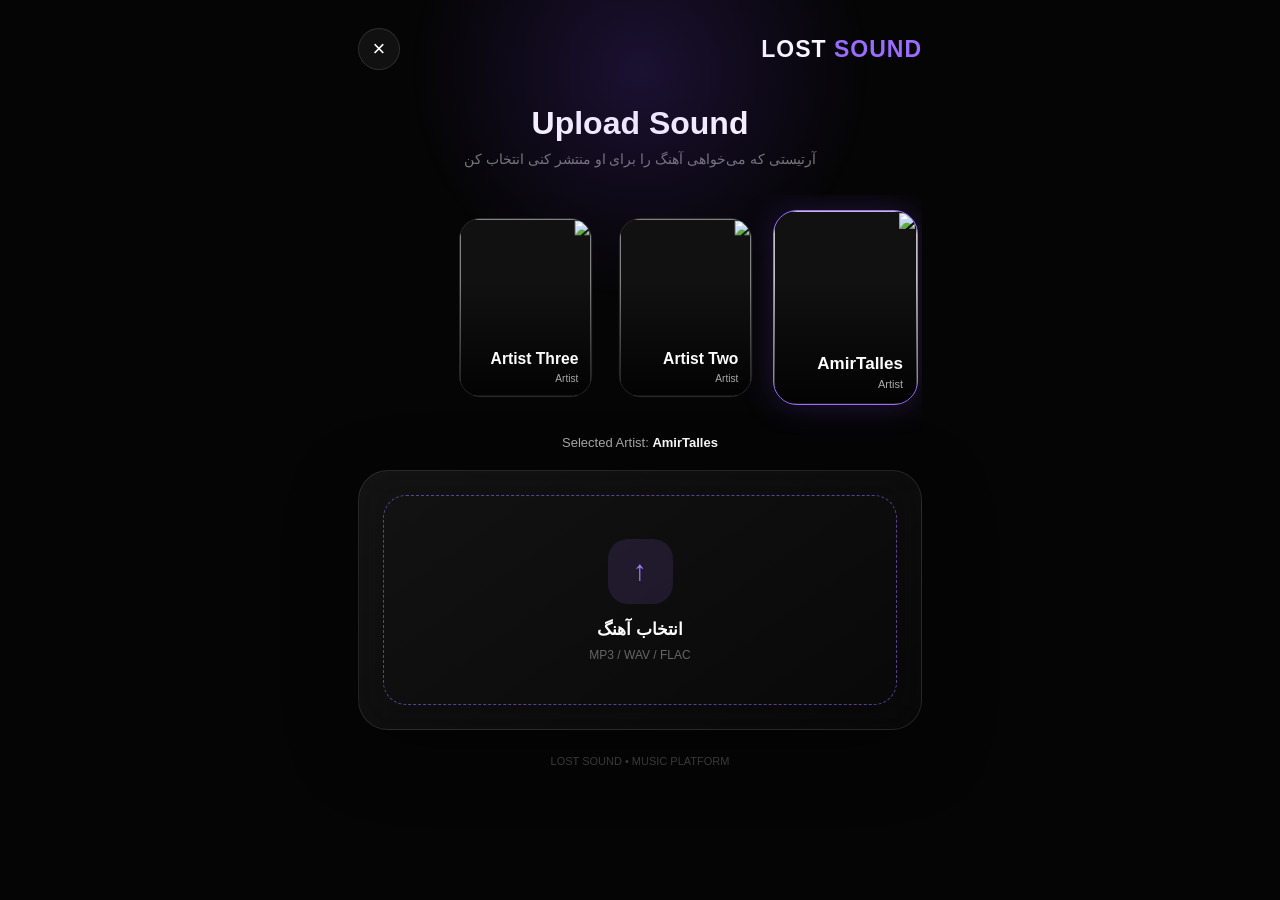
==== commit b8fd81a2: "Update index.html" ====
--- a/index.html
+++ b/index.html
@@ -1,581 +1,758 @@
 <!DOCTYPE html>
-<html lang="en">
+<html lang="fa" dir="rtl">
 <head>
-  <meta charset="UTF-8" />
-  <meta name="viewport" content="width=device-width, initial-scale=1.0, viewport-fit=cover" />
-  <meta name="theme-color" content="#050505" />
-  <title>Lost Sound</title>
-  <link rel="stylesheet" href="style.css" />
-  <style>
-    /* =====================================================
-       کاهش سایز آیکون‌ها و المان‌های رنکینگ
-    ===================================================== */
-
-    /* منوی پایین */
-    .bottom-item span {
-      font-size: 20px !important;
+<meta charset="UTF-8">
+<meta name="viewport" content="width=device-width, initial-scale=1.0">
+
+<title>Lost Sound — Upload</title>
+
+<style>
+*{
+    box-sizing:border-box;
+    margin:0;
+    padding:0;
+    -webkit-tap-highlight-color:transparent;
+}
+
+body{
+    background:#050505;
+    color:white;
+    font-family:Arial, sans-serif;
+    min-height:100vh;
+    overflow-x:hidden;
+}
+
+/* Background */
+
+body::before{
+    content:"";
+    position:fixed;
+    width:500px;
+    height:500px;
+    background:radial-gradient(
+        circle,
+        rgba(130,70,255,.18),
+        transparent 65%
+    );
+    top:-180px;
+    left:50%;
+    transform:translateX(-50%);
+    pointer-events:none;
+}
+
+.container{
+    width:100%;
+    max-width:600px;
+    margin:auto;
+    padding:28px 18px 50px;
+}
+
+/* Header */
+
+.header{
+    display:flex;
+    justify-content:space-between;
+    align-items:center;
+    margin-bottom:35px;
+}
+
+.logo{
+    font-size:23px;
+    font-weight:800;
+    letter-spacing:1px;
+}
+
+.logo span{
+    color:#9b6cff;
+}
+
+.close{
+    width:42px;
+    height:42px;
+    border-radius:50%;
+    border:1px solid rgba(255,255,255,.12);
+    background:#111;
+    color:white;
+    font-size:22px;
+}
+
+/* Title */
+
+.title{
+    text-align:center;
+    margin-bottom:28px;
+}
+
+.title h1{
+    font-size:32px;
+    margin-bottom:9px;
+}
+
+.title p{
+    color:#777;
+    font-size:14px;
+}
+
+/* Artist Cards */
+
+.artist-area{
+    display:flex;
+    gap:15px;
+    overflow-x:auto;
+    padding:15px 4px 30px;
+    scroll-snap-type:x mandatory;
+}
+
+.artist-area::-webkit-scrollbar{
+    display:none;
+}
+
+.artist{
+    flex:0 0 145px;
+    height:195px;
+    border-radius:24px;
+    position:relative;
+    overflow:hidden;
+    scroll-snap-align:center;
+    background:#111;
+    border:1px solid rgba(255,255,255,.08);
+    transition:.35s;
+    transform:scale(.92);
+}
+
+.artist.active{
+    transform:scale(1);
+    border-color:#9b6cff;
+    box-shadow:
+        0 0 35px rgba(130,80,255,.22);
+}
+
+.artist img{
+    width:100%;
+    height:100%;
+    object-fit:cover;
+    display:block;
+}
+
+.artist::after{
+    content:"";
+    position:absolute;
+    inset:0;
+    background:linear-gradient(
+        transparent 35%,
+        rgba(0,0,0,.85)
+    );
+}
+
+.artist-info{
+    position:absolute;
+    bottom:14px;
+    right:14px;
+    z-index:2;
+}
+
+.artist-name{
+    font-size:17px;
+    font-weight:bold;
+}
+
+.artist-role{
+    color:#aaa;
+    font-size:11px;
+    margin-top:4px;
+}
+
+/* Selected */
+
+.selected{
+    text-align:center;
+    margin-bottom:20px;
+    color:#aaa;
+    font-size:13px;
+}
+
+.selected strong{
+    color:white;
+}
+
+/* Upload Card */
+
+.upload-card{
+    background:
+        linear-gradient(
+            145deg,
+            rgba(255,255,255,.06),
+            rgba(255,255,255,.015)
+        );
+
+    border:1px solid rgba(255,255,255,.1);
+
+    border-radius:30px;
+    padding:24px;
+
+    box-shadow:
+        0 20px 70px rgba(0,0,0,.4);
+
+    backdrop-filter:blur(20px);
+}
+
+.drop-zone{
+    border:1px dashed rgba(155,108,255,.55);
+    border-radius:23px;
+    min-height:210px;
+
+    display:flex;
+    flex-direction:column;
+    justify-content:center;
+    align-items:center;
+
+    text-align:center;
+    cursor:pointer;
+
+    transition:.3s;
+}
+
+.drop-zone:hover{
+    background:rgba(155,108,255,.06);
+}
+
+.upload-icon{
+    width:65px;
+    height:65px;
+    border-radius:20px;
+
+    display:flex;
+    justify-content:center;
+    align-items:center;
+
+    background:rgba(155,108,255,.12);
+    color:#a77cff;
+
+    font-size:28px;
+    margin-bottom:15px;
+}
+
+.drop-zone h3{
+    font-size:17px;
+    margin-bottom:8px;
+}
+
+.drop-zone p{
+    color:#666;
+    font-size:12px;
+}
+
+/* File Preview */
+
+.file-preview{
+    display:none;
+    margin-top:18px;
+}
+
+.file-box{
+    display:flex;
+    align-items:center;
+    gap:13px;
+
+    padding:14px;
+
+    border-radius:18px;
+    background:#111;
+}
+
+.file-icon{
+    width:45px;
+    height:45px;
+    border-radius:14px;
+
+    background:#1b142d;
+    display:flex;
+    align-items:center;
+    justify-content:center;
+
+    color:#a77cff;
+}
+
+.file-info{
+    flex:1;
+    overflow:hidden;
+}
+
+.file-name{
+    font-size:13px;
+    white-space:nowrap;
+    overflow:hidden;
+    text-overflow:ellipsis;
+}
+
+.file-size{
+    color:#666;
+    font-size:11px;
+    margin-top:4px;
+}
+
+/* Inputs */
+
+.inputs{
+    margin-top:20px;
+    display:none;
+}
+
+.input{
+    width:100%;
+    height:52px;
+
+    background:#0d0d0d;
+    border:1px solid #1d1d1d;
+
+    color:white;
+
+    border-radius:16px;
+    padding:0 16px;
+
+    outline:none;
+    margin-bottom:12px;
+}
+
+.input:focus{
+    border-color:#8e62e8;
+}
+
+/* Upload Button */
+
+.upload-btn{
+    width:100%;
+    height:58px;
+
+    border:0;
+    border-radius:18px;
+
+    background:
+        linear-gradient(
+            135deg,
+            #9d6cff,
+            #653bd1
+        );
+
+    color:white;
+    font-size:15px;
+    font-weight:bold;
+
+    margin-top:8px;
+
+    box-shadow:
+        0 10px 35px rgba(125,75,255,.25);
+
+    transition:.2s;
+}
+
+.upload-btn:active{
+    transform:scale(.97);
+}
+
+/* Wave */
+
+.wave{
+    display:flex;
+    align-items:center;
+    justify-content:center;
+    gap:4px;
+    height:45px;
+    margin:20px 0;
+}
+
+.bar{
+    width:3px;
+    height:15px;
+    background:#9b6cff;
+    border-radius:5px;
+    animation:wave 1s infinite ease-in-out;
+}
+
+.bar:nth-child(2){animation-delay:.1s}
+.bar:nth-child(3){animation-delay:.2s}
+.bar:nth-child(4){animation-delay:.3s}
+.bar:nth-child(5){animation-delay:.4s}
+.bar:nth-child(6){animation-delay:.5s}
+.bar:nth-child(7){animation-delay:.4s}
+.bar:nth-child(8){animation-delay:.3s}
+.bar:nth-child(9){animation-delay:.2s}
+.bar:nth-child(10){animation-delay:.1s}
+
+@keyframes wave{
+    0%,100%{
+        height:10px;
+        opacity:.4;
     }
-    .bottom-item small {
-      font-size: 9px !important;
+    50%{
+        height:38px;
+        opacity:1;
     }
-    .bottom-plus {
-      font-size: 30px !important;
-      width: 52px !important;
-      height: 52px !important;
+}
+
+/* Success */
+
+.success{
+    display:none;
+    text-align:center;
+    padding:25px 0 5px;
+}
+
+.success-icon{
+    width:70px;
+    height:70px;
+    margin:auto;
+
+    border-radius:50%;
+
+    display:flex;
+    align-items:center;
+    justify-content:center;
+
+    background:rgba(80,220,140,.1);
+    border:1px solid rgba(80,220,140,.3);
+
+    color:#5be394;
+    font-size:30px;
+}
+
+.success h2{
+    margin-top:15px;
+    font-size:20px;
+}
+
+.success p{
+    color:#666;
+    font-size:12px;
+    margin-top:7px;
+}
+
+/* Bottom */
+
+.footer{
+    text-align:center;
+    color:#444;
+    font-size:11px;
+    margin-top:25px;
+}
+</style>
+</head>
+
+<body>
+
+<div class="container">
+
+    <div class="header">
+        <div class="logo">
+            LOST <span>SOUND</span>
+        </div>
+
+        <button class="close" onclick="history.back()">×</button>
+    </div>
+
+
+    <div class="title">
+        <h1>Upload Sound</h1>
+        <p>آرتیستی که می‌خواهی آهنگ را برای او منتشر کنی انتخاب کن</p>
+    </div>
+
+
+    <!-- Artists -->
+
+    <div class="artist-area" id="artists">
+
+        <div class="artist active"
+             data-name="AmirTalles"
+             onclick="selectArtist(this)">
+
+            <img src="artist1.jpg">
+
+            <div class="artist-info">
+                <div class="artist-name">
+                    AmirTalles
+                </div>
+
+                <div class="artist-role">
+                    Artist
+                </div>
+            </div>
+
+        </div>
+
+
+        <div class="artist"
+             data-name="Artist Two"
+             onclick="selectArtist(this)">
+
+            <img src="artist2.jpg">
+
+            <div class="artist-info">
+                <div class="artist-name">
+                    Artist Two
+                </div>
+
+                <div class="artist-role">
+                    Artist
+                </div>
+            </div>
+
+        </div>
+
+
+        <div class="artist"
+             data-name="Artist Three"
+             onclick="selectArtist(this)">
+
+            <img src="artist3.jpg">
+
+            <div class="artist-info">
+                <div class="artist-name">
+                    Artist Three
+                </div>
+
+                <div class="artist-role">
+                    Artist
+                </div>
+            </div>
+
+        </div>
+
+    </div>
+
+
+    <div class="selected">
+        Selected Artist:
+        <strong id="selectedArtist">
+            AmirTalles
+        </strong>
+    </div>
+
+
+    <!-- Upload -->
+
+    <div class="upload-card">
+
+        <label class="drop-zone" for="audioFile">
+
+            <div class="upload-icon">
+                ↑
+            </div>
+
+            <h3>
+                انتخاب آهنگ
+            </h3>
+
+            <p>
+                MP3 / WAV / FLAC
+            </p>
+
+            <input
+                type="file"
+                id="audioFile"
+                accept="audio/*"
+                hidden
+            >
+
+        </label>
+
+
+        <div class="file-preview" id="filePreview">
+
+            <div class="file-box">
+
+                <div class="file-icon">
+                    ♪
+                </div>
+
+                <div class="file-info">
+
+                    <div
+                        class="file-name"
+                        id="fileName">
+                    </div>
+
+                    <div
+                        class="file-size"
+                        id="fileSize">
+                    </div>
+
+                </div>
+
+            </div>
+
+        </div>
+
+
+        <div class="inputs" id="inputs">
+
+            <input
+                class="input"
+                id="songName"
+                placeholder="نام آهنگ"
+            >
+
+            <input
+                class="input"
+                id="genre"
+                placeholder="ژانر آهنگ"
+            >
+
+            <button
+                class="upload-btn"
+                onclick="uploadSong()">
+
+                UPLOAD TRACK
+
+            </button>
+
+        </div>
+
+
+        <div class="success" id="success">
+
+            <div class="success-icon">
+                ✓
+            </div>
+
+            <h2>
+                Track Uploaded
+            </h2>
+
+            <p>
+                آهنگ با موفقیت برای Lost Sound آماده شد
+            </p>
+
+        </div>
+
+    </div>
+
+
+    <div class="footer">
+        LOST SOUND • MUSIC PLATFORM
+    </div>
+
+</div>
+
+
+<script>
+
+let currentArtist = "AmirTalles";
+
+
+function selectArtist(element){
+
+    document
+        .querySelectorAll(".artist")
+        .forEach(card => {
+
+            card.classList.remove("active");
+
+        });
+
+    element.classList.add("active");
+
+    currentArtist =
+        element.dataset.name;
+
+    document
+        .getElementById("selectedArtist")
+        .textContent =
+        currentArtist;
+}
+
+
+/* Audio */
+
+const audioFile =
+    document.getElementById("audioFile");
+
+audioFile.addEventListener(
+    "change",
+    function(){
+
+        const file =
+            this.files[0];
+
+        if(!file) return;
+
+        document
+            .getElementById("filePreview")
+            .style.display =
+            "block";
+
+        document
+            .getElementById("inputs")
+            .style.display =
+            "block";
+
+        document
+            .getElementById("fileName")
+            .textContent =
+            file.name;
+
+        const size =
+            (file.size / 1024 / 1024)
+            .toFixed(2);
+
+        document
+            .getElementById("fileSize")
+            .textContent =
+            size + " MB";
+
+        document
+            .querySelector(".drop-zone h3")
+            .textContent =
+            "آهنگ انتخاب شد";
+
     }
-    .search-box button {
-      font-size: 18px !important;
+);
+
+
+/* Upload */
+
+function uploadSong(){
+
+    const song =
+        document
+            .getElementById("songName")
+            .value
+            .trim();
+
+    if(!song){
+
+        alert("نام آهنگ را وارد کن");
+
+        return;
     }
-    .plus-btn {
-      font-size: 28px !important;
-    }
-    .rank-more {
-      font-size: 18px !important;
-    }
-    .main-play {
-      font-size: 18px !important;
-    }
-    #prev, #next {
-      font-size: 16px !important;
-    }
-    .player-close {
-      font-size: 18px !important;
-    }
-    .menu-btn {
-      font-size: 22px !important;
-    }
-    .profile-top {
-      font-size: 12px !important;
-    }
-
-    /* =====================================================
-       کارت رنکینگ – کوچک‌تر کردن المان‌ها
-    ===================================================== */
-    .rank-card {
-      min-height: 100px !important;
-      padding: 14px 18px !important;
-      gap: 12px !important;
-    }
-    .rank-number {
-      font-size: 28px !important;
-    }
-    .rank-avatar {
-      width: 52px !important;
-      height: 52px !important;
-      font-size: 14px !important;
-    }
-    .rank-name strong {
-      font-size: 16px !important;
-    }
-    .rank-name small {
-      font-size: 11px !important;
-    }
-    .rank-name small span {
-      font-size: 8px !important;
-      padding: 1px 6px !important;
-      margin-left: 4px !important;
-    }
-    .verified {
-      width: 16px !important;
-      height: 16px !important;
-      font-size: 9px !important;
-      margin-left: 4px !important;
-    }
-    .rank-plays strong {
-      font-size: 18px !important;
-    }
-    .rank-plays small {
-      font-size: 10px !important;
-    }
-
-    /* تنظیمات موبایل */
-    @media(max-width:850px) {
-      .bottom-item span { font-size: 18px !important; }
-      .bottom-plus { font-size: 26px !important; width: 48px !important; height: 48px !important; }
-      .search-box button { font-size: 16px !important; }
-      .plus-btn { font-size: 24px !important; }
-      .menu-btn { font-size: 20px !important; }
-      .rank-number { font-size: 22px !important; }
-      .rank-avatar { width: 44px !important; height: 44px !important; font-size: 12px !important; }
-      .rank-name strong { font-size: 14px !important; }
-      .rank-name small { font-size: 10px !important; }
-      .rank-plays strong { font-size: 15px !important; }
-    }
-    @media(max-width:430px) {
-      .bottom-item span { font-size: 16px !important; }
-      .bottom-plus { font-size: 22px !important; width: 42px !important; height: 42px !important; }
-      .rank-number { font-size: 18px !important; }
-      .rank-avatar { width: 38px !important; height: 38px !important; font-size: 10px !important; }
-      .rank-name strong { font-size: 12px !important; }
-      .rank-name small { font-size: 9px !important; }
-      .rank-plays strong { font-size: 13px !important; }
-    }
-  </style>
-</head>
-<body>
-
-  <!-- =====================================================
-       INTRO
-  ===================================================== -->
-  <section id="intro" class="intro">
-    <div id="startScreen" class="start-screen">
-      <button id="letsGo" class="lets-go">LET'S GO</button>
-    </div>
-    <div id="introVideoBox" class="intro-video-box">
-      <video id="introVideo" class="intro-video" playsinline preload="auto">
-        <source src="intro.mp4" type="video/mp4" />
-      </video>
-    </div>
-  </section>
-
-  <!-- =====================================================
-       APP
-  ===================================================== -->
-  <div id="app" class="app hidden">
-
-    <!-- ===================================================
-         SIDEBAR
-    =================================================== -->
-    <aside class="sidebar">
-      <div class="brand">LOST<span>SOUND</span></div>
-      <nav>
-        <a href="#" class="side-link active" data-page="home">Home</a>
-        <a href="#" class="side-link" data-page="explore">Explore</a>
-        <a href="#" class="side-link" data-page="library">Library</a>
-        <a href="#" class="side-link" data-page="profile">Profile</a>
-      </nav>
-    </aside>
-
-    <!-- ===================================================
-         MAIN
-    =================================================== -->
-    <main class="main">
-
-      <!-- TOPBAR -->
-      <header class="topbar">
-        <button id="menuBtn" class="menu-btn">☰</button>
-        <div class="mobile-logo">LOST<span>SOUND</span></div>
-        <div class="top-actions">
-          <div class="search-box">
-            <button id="searchBtn">⌕</button>
-            <input id="artistSearch" type="search" placeholder="Search artist ID..." />
-          </div>
-          <button id="plusBtn" class="plus-btn">+</button>
-          <button id="profileTopBtn" class="profile-top">AT</button>
-        </div>
-      </header>
-
-      <!-- ===================================================
-           HOME (RANKING)
-      =================================================== -->
-      <section id="homePage" class="page-section">
-        <div class="ranking-tabs">
-          <button id="artistsTab" class="ranking-tab active">ARTISTS</button>
-          <button id="producersTab" class="ranking-tab">PRODUCERS</button>
-        </div>
-        <div class="ranking-header">
-          <div>
-            <div id="rankingEyebrow" class="ranking-eyebrow">TOP ARTISTS</div>
-            <h1 id="rankingTitle">ARTISTS RANKING</h1>
-            <p id="rankingDescription">Top artists based on total plays</p>
-          </div>
-          <select id="rankingFilter" class="ranking-filter">
-            <option value="all">ALL TIME</option>
-            <option value="month">THIS MONTH</option>
-            <option value="week">THIS WEEK</option>
-          </select>
-        </div>
-        <div id="rankingList" class="ranking-list"></div>
-      </section>
-
-      <!-- ===================================================
-           EXPLORE
-      =================================================== -->
-      <section id="explorePage" class="page-section hidden">
-        <div class="page-title">
-          <span>EXPLORE</span>
-          <h1>Discover Sound</h1>
-          <p>Find artists, producers, tracks and sounds.</p>
-        </div>
-        <div class="explore-search">
-          <input id="exploreSearch" type="search" placeholder="Search artist, producer or track..." />
-          <button id="exploreSearchBtn">⌕</button>
-        </div>
-        <div class="explore-grid">
-          <article class="explore-card"><strong>Artists</strong><small>Discover artists</small></article>
-          <article class="explore-card"><strong>Producers</strong><small>Find producers</small></article>
-          <article class="explore-card"><strong>Tracks</strong><small>Listen to music</small></article>
-          <article class="explore-card"><strong>Beats</strong><small>Explore beats</small></article>
-        </div>
-      </section>
-
-      <!-- ===================================================
-           LIBRARY
-      =================================================== -->
-      <section id="libraryPage" class="page-section hidden">
-        <div class="page-title">
-          <span>YOUR LIBRARY</span>
-          <h1>Library</h1>
-          <p>Everything you save will appear here.</p>
-        </div>
-        <div class="library-grid">
-          <article class="library-card" data-category="Drums">
-            <div class="library-icon">DR</div>
-            <strong>Drums</strong><small>0 saved</small>
-          </article>
-          <article class="library-card" data-category="Melodies">
-            <div class="library-icon">ML</div>
-            <strong>Melodies</strong><small>0 saved</small>
-          </article>
-          <article class="library-card" data-category="Vocals">
-            <div class="library-icon">VX</div>
-            <strong>Vocals</strong><small>0 saved</small>
-          </article>
-          <article class="library-card" data-category="FX">
-            <div class="library-icon">FX</div>
-            <strong>FX</strong><small>0 saved</small>
-          </article>
-          <article class="library-card" data-category="One Shots">
-            <div class="library-icon">OS</div>
-            <strong>One Shots</strong><small>0 saved</small>
-          </article>
-          <article class="library-card" data-category="Presets">
-            <div class="library-icon">PR</div>
-            <strong>Presets</strong><small>0 saved</small>
-          </article>
-        </div>
-        <div class="saved-section">
-          <h2>LIKED</h2>
-          <div id="likedList" class="empty-library">Nothing saved yet.</div>
-        </div>
-      </section>
-
-      <!-- ===================================================
-           PROFILE
-      =================================================== -->
-      <section id="profilePage" class="page-section hidden">
-        <div class="profile-page">
-          <div class="profile-avatar">AT</div>
-          <h1>AmirTalles</h1>
-          <p>@amirtalles</p>
-          <div class="profile-role">Producer / Sound Designer</div>
-          <p style="color:#888; margin-top:15px;">Creating dark sounds and cinematic atmospheres.</p>
-          <div class="profile-stats">
-            <div><strong>0</strong><small>Tracks</small></div>
-            <div><strong>0</strong><small>Followers</small></div>
-            <div><strong>0</strong><small>Likes</small></div>
-          </div>
-          <button class="edit-profile">Edit Profile</button>
-          <div style="margin-top:40px; text-align:right;">
-            <h2 style="font-size:16px; letter-spacing:2px; color:#d71920;">MY PACKS</h2>
-            <div class="library-grid" style="margin-top:15px;">
-              <div class="library-card">
-                <div class="library-icon">PK</div>
-                <strong>Dark Trap Collection</strong>
-                <small>Drums • 140 BPM</small>
-                <div style="margin-top:12px; display:flex; gap:8px;">
-                  <button class="play" data-name="Dark Trap Collection" style="background:#d71920; border:0; color:#fff; padding:8px 16px; border-radius:20px;">▶ Play</button>
-                  <button style="background:#222; border:0; color:#fff; padding:8px 16px; border-radius:20px;">✏ Edit</button>
-                </div>
-              </div>
-              <div class="library-card">
-                <div class="library-icon">PK</div>
-                <strong>Cinematic World</strong>
-                <small>FX • Atmosphere</small>
-                <div style="margin-top:12px; display:flex; gap:8px;">
-                  <button class="play" data-name="Cinematic World" style="background:#d71920; border:0; color:#fff; padding:8px 16px; border-radius:20px;">▶ Play</button>
-                  <button style="background:#222; border:0; color:#fff; padding:8px 16px; border-radius:20px;">✏ Edit</button>
-                </div>
-              </div>
-            </div>
-          </div>
-        </div>
-      </section>
-
-    </main>
-
-    <!-- ===================================================
-         BOTTOM NAV (منوی پایین)
-    =================================================== -->
-    <nav class="bottom-nav">
-      <button class="bottom-item active" data-page="home">
-        <span>⌂</span>
-        <small>HOME</small>
-      </button>
-      <button class="bottom-item" data-page="explore">
-        <span>⌕</span>
-        <small>EXPLORE</small>
-      </button>
-      <button class="bottom-plus" id="plusBtnMobile">+</button>
-      <button class="bottom-item" data-page="library">
-        <span>♡</span>
-        <small>LIBRARY</small>
-      </button>
-      <button class="bottom-item" data-page="profile">
-        <span>👤</span>
-        <small>PROFILE</small>
-      </button>
-    </nav>
-
-    <!-- ===================================================
-         PLAYER
-    =================================================== -->
-    <footer id="player" class="player hidden">
-      <div class="player-art">LS</div>
-      <div class="player-info">
-        <strong id="trackName">—</strong>
-        <small>Lost Sound • AmirTalles</small>
-      </div>
-      <button id="prev">|◀</button>
-      <button id="mainPlay" class="main-play">▶</button>
-      <button id="next">▶|</button>
-      <div class="player-wave"></div>
-      <span id="time">00:00</span>
-    </footer>
-
-  </div>
-
-  <!-- =====================================================
-       UPLOAD MODAL
-  ===================================================== -->
-  <div id="uploadOverlay" class="upload-overlay hidden">
-    <div class="upload-modal">
-      <div class="upload-head">
-        <div class="upload-title">LOST SOUND</div>
-        <button id="uploadClose">×</button>
-      </div>
-      <div id="artistUploadOptions" class="upload-options hidden">
-        <button class="upload-option" data-upload="track"><strong>Upload Track</strong><small>Upload your complete track</small></button>
-        <button class="upload-option" data-upload="album"><strong>Upload Album</strong><small>Create an album release</small></button>
-      </div>
-      <div id="producerUploadOptions" class="upload-options hidden">
-        <button class="upload-option" data-upload="pack"><strong>Upload Pack</strong><small>Upload sounds, loops and samples</small></button>
-        <button class="upload-option" data-upload="beat"><strong>Upload Beat</strong><small>Upload your complete beat</small></button>
-      </div>
-      <div id="listenerUploadOptions" class="upload-options"><p>Choose Artist or Producer from your profile first.</p></div>
-    </div>
-  </div>
-
-  <!-- =====================================================
-       JAVASCRIPT
-  ===================================================== -->
-  <script>
-    document.addEventListener("DOMContentLoaded", function() {
-
-      // ===================================================
-      // INTRO
-      // ===================================================
-      const intro = document.getElementById("intro");
-      const startScreen = document.getElementById("startScreen");
-      const letsGo = document.getElementById("letsGo");
-      const videoBox = document.getElementById("introVideoBox");
-      const video = document.getElementById("introVideo");
-      const app = document.getElementById("app");
-      let entered = false;
-
-      function enterApp() {
-        if (entered) return;
-        entered = true;
-        if (video) { video.pause(); video.currentTime = 0; }
-        if (intro) { intro.style.transition = "opacity .5s ease"; intro.style.opacity = "0"; }
-        setTimeout(function() {
-          if (intro) intro.style.display = "none";
-          if (app) { app.classList.remove("hidden"); app.style.display = "block"; }
-        }, 500);
-      }
-
-      if (letsGo) {
-        letsGo.addEventListener("click", async function(e) {
-          e.preventDefault();
-          e.stopPropagation();
-          if (startScreen) startScreen.style.display = "none";
-          if (videoBox) videoBox.style.display = "block";
-          if (!video) { enterApp(); return; }
-          try {
-            video.currentTime = 0;
-            await video.play();
-          } catch (error) {
-            console.log("Video could not play:", error);
-            enterApp();
-          }
-        });
-      }
-
-      if (video) {
-        video.addEventListener("ended", enterApp);
-        video.addEventListener("click", enterApp);
-        video.addEventListener("error", enterApp);
-      }
-
-      // ===================================================
-      // NAVIGATION
-      // ===================================================
-      const links = document.querySelectorAll(".side-link, .bottom-item");
-      const pageMap = {
-        home: document.getElementById("homePage"),
-        explore: document.getElementById("explorePage"),
-        library: document.getElementById("libraryPage"),
-        profile: document.getElementById("profilePage")
-      };
-
-      function showPage(name) {
-        Object.values(pageMap).forEach(function(el) {
-          if (el) el.classList.add("hidden");
-        });
-        const target = pageMap[name];
-        if (target) {
-          target.classList.remove("hidden");
-        } else {
-          if (pageMap.home) pageMap.home.classList.remove("hidden");
-          name = "home";
-        }
-        document.querySelectorAll(".side-link, .bottom-item").forEach(function(link) {
-          link.classList.toggle("active", link.dataset.page === name);
-        });
-      }
-
-      links.forEach(function(link) {
-        link.addEventListener("click", function(e) {
-          e.preventDefault();
-          const page = link.dataset.page;
-          if (page) showPage(page);
-        });
-      });
-
-      document.getElementById("profileTopBtn").addEventListener("click", function() {
-        showPage("profile");
-      });
-
-      // ===================================================
-      // RANKING – با المان‌های کوچک‌تر
-      // ===================================================
-      const artistsTab = document.getElementById("artistsTab");
-      const producersTab = document.getElementById("producersTab");
-      const rankingList = document.getElementById("rankingList");
-
-      function renderArtists() {
-        rankingList.innerHTML = `
-          <div class="rank-card">
-            <div class="rank-number">1</div>
-            <div class="rank-avatar">AT</div>
-            <div class="rank-name">
-              <strong>
-                AmirTalles
-                <span class="verified" style="display:inline-flex; width:16px; height:16px; border-radius:50%; background:#d71920; color:#fff; align-items:center; justify-content:center; font-size:9px; margin-left:4px;">✓</span>
-              </strong>
-              <small>@amirtalles <span style="color:#d71920; border:1px solid #601417; padding:1px 6px; border-radius:30px; font-size:8px; margin-left:4px;">ARTIST</span></small>
-            </div>
-            <div class="rank-plays">
-              <strong>12.5M</strong>
-              <small>PLAYS</small>
-            </div>
-            <button class="rank-more">⋯</button>
-          </div>
-        `;
-      }
-
-      function renderProducers() {
-        rankingList.innerHTML = `<div class="ranking-empty"><strong>No producers yet</strong><small>Producers who register will appear here.</small></div>`;
-      }
-
-      artistsTab.addEventListener("click", function() {
-        artistsTab.classList.add("active");
-        producersTab.classList.remove("active");
-        document.getElementById("rankingEyebrow").textContent = "TOP ARTISTS";
-        document.getElementById("rankingTitle").textContent = "ARTISTS RANKING";
-        document.getElementById("rankingDescription").textContent = "Top artists based on total plays";
-        renderArtists();
-      });
-
-      producersTab.addEventListener("click", function() {
-        producersTab.classList.add("active");
-        artistsTab.classList.remove("active");
-        document.getElementById("rankingEyebrow").textContent = "TOP PRODUCERS";
-        document.getElementById("rankingTitle").textContent = "PRODUCERS RANKING";
-        document.getElementById("rankingDescription").textContent = "Top producers based on popularity";
-        renderProducers();
-      });
-
-      renderArtists();
-
-      // ===================================================
-      // MENU MOBILE
-      // ===================================================
-      const menuBtn = document.getElementById("menuBtn");
-      const sidebar = document.querySelector(".sidebar");
-      menuBtn.addEventListener("click", function(e) {
-        e.stopPropagation();
-        sidebar.classList.toggle("open");
-      });
-      document.addEventListener("click", function(e) {
-        if (sidebar.classList.contains("open") && !sidebar.contains(e.target) && !menuBtn.contains(e.target)) {
-          sidebar.classList.remove("open");
-        }
-      });
-
-      // ===================================================
-      // UPLOAD MODAL
-      // ===================================================
-      let accountType = localStorage.getItem("lostSoundAccountType") || "artist";
-      const artistUpload = document.getElementById("artistUploadOptions");
-      const producerUpload = document.getElementById("producerUploadOptions");
-      const listenerUpload = document.getElementById("listenerUploadOptions");
-
-      function updateUploadOptions() {
-        artistUpload.classList.toggle("hidden", accountType !== "artist");
-        producerUpload.classList.toggle("hidden", accountType !== "producer");
-        listenerUpload.classList.toggle("hidden", accountType !== "listener");
-      }
-      updateUploadOptions();
-
-      function openUpload() {
-        updateUploadOptions();
-        document.getElementById("uploadOverlay").classList.remove("hidden");
-      }
-
-      document.getElementById("plusBtn").addEventListener("click", openUpload);
-      document.getElementById("plusBtnMobile").addEventListener("click", openUpload);
-      document.getElementById("uploadClose").addEventListener("click", function() {
-        document.getElementById("uploadOverlay").classList.add("hidden");
-      });
-      document.getElementById("uploadOverlay").addEventListener("click", function(e) {
-        if (e.target === this) this.classList.add("hidden");
-      });
-
-      // ===================================================
-      // SEARCH
-      // ===================================================
-      document.getElementById("searchBtn").addEventListener("click", function() {
-        document.getElementById("artistSearch").focus();
-      });
-
-      // ===================================================
-      // PLAYER
-      // ===================================================
-      const player = document.getElementById("player");
-      const mainPlay = document.getElementById("mainPlay");
-      const trackName = document.getElementById("trackName");
-      let playing = false;
-
-      function startPlayer(name) {
-        trackName.textContent = name || "Lost Sound Track";
-        player.classList.remove("hidden");
-        playing = true;
-        mainPlay.textContent = "Ⅱ";
-      }
-
-      mainPlay.addEventListener("click", function() {
-        playing = !playing;
-        mainPlay.textContent = playing ? "Ⅱ" : "▶";
-      });
-
-      document.addEventListener("click", function(e) {
-        const btn = e.target.closest(".play");
-        if (btn) startPlayer(btn.dataset.name);
-      });
-
-    });
-  </script>
+
+    const button =
+        document.querySelector(".upload-btn");
+
+    button.disabled = true;
+
+    button.innerHTML =
+        "UPLOADING...";
+
+
+    /* Fake upload animation */
+
+    setTimeout(() => {
+
+        document
+            .getElementById("inputs")
+            .style.display =
+            "none";
+
+        document
+            .getElementById("success")
+            .style.display =
+            "block";
+
+    },1800);
+
+}
+
+</script>
 
 </body>
 </html>
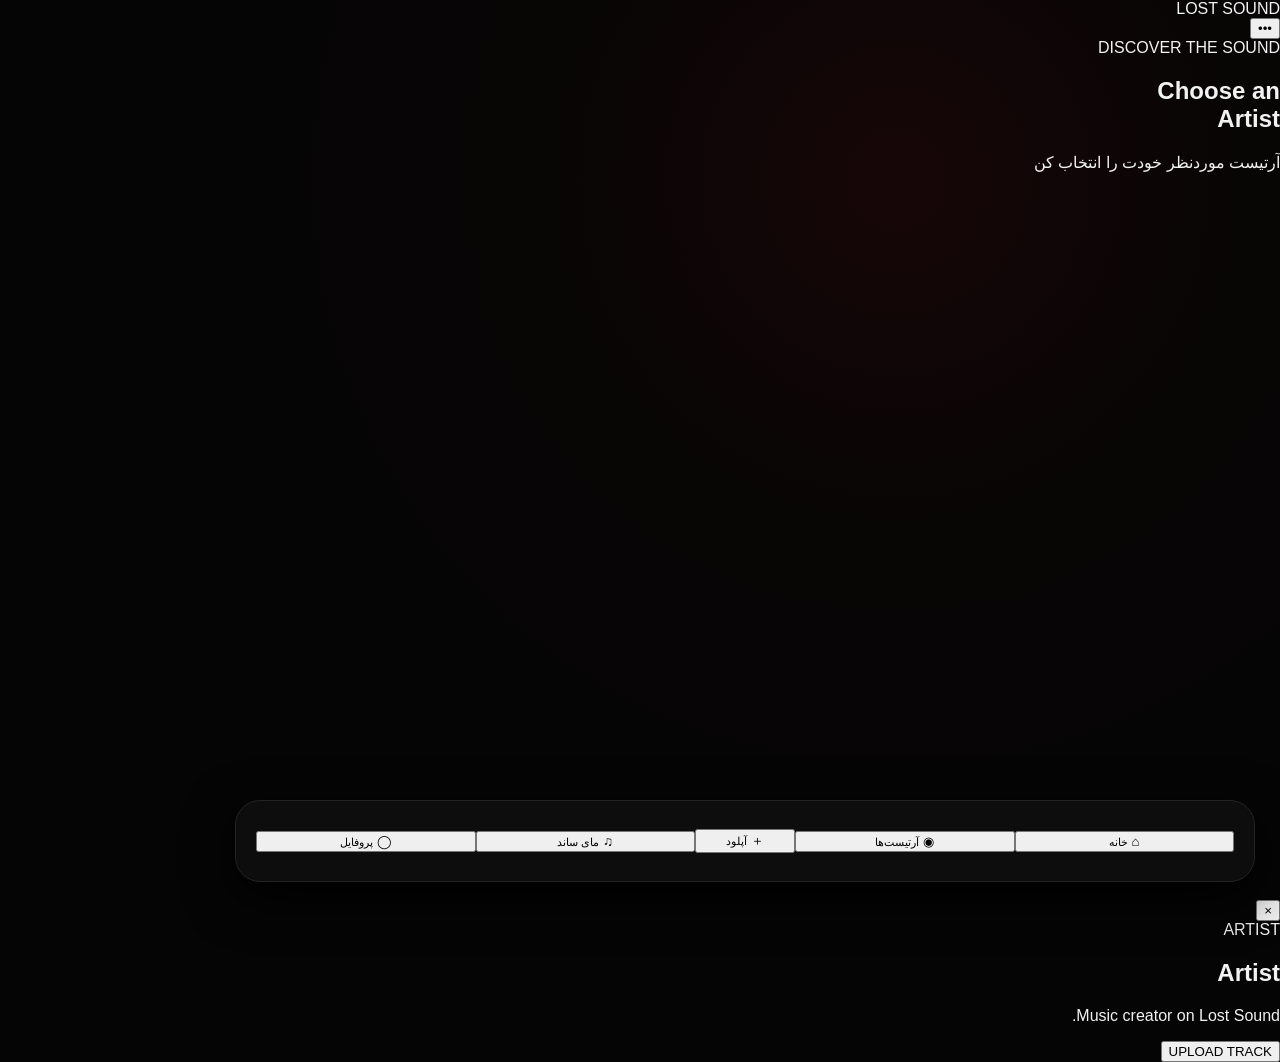
==== commit 6c763dc3: "Update index.html" ====
--- a/index.html
+++ b/index.html
@@ -1,758 +1,120 @@
 <!DOCTYPE html>
 <html lang="fa" dir="rtl">
 <head>
-<meta charset="UTF-8">
-<meta name="viewport" content="width=device-width, initial-scale=1.0">
+  <meta charset="UTF-8">
+  <meta name="viewport" content="width=device-width, initial-scale=1.0">
 
-<title>Lost Sound — Upload</title>
+  <title>Lost Sound</title>
 
-<style>
-*{
-    box-sizing:border-box;
-    margin:0;
-    padding:0;
-    -webkit-tap-highlight-color:transparent;
-}
-
-body{
-    background:#050505;
-    color:white;
-    font-family:Arial, sans-serif;
-    min-height:100vh;
-    overflow-x:hidden;
-}
-
-/* Background */
-
-body::before{
-    content:"";
-    position:fixed;
-    width:500px;
-    height:500px;
-    background:radial-gradient(
-        circle,
-        rgba(130,70,255,.18),
-        transparent 65%
-    );
-    top:-180px;
-    left:50%;
-    transform:translateX(-50%);
-    pointer-events:none;
-}
-
-.container{
-    width:100%;
-    max-width:600px;
-    margin:auto;
-    padding:28px 18px 50px;
-}
-
-/* Header */
-
-.header{
-    display:flex;
-    justify-content:space-between;
-    align-items:center;
-    margin-bottom:35px;
-}
-
-.logo{
-    font-size:23px;
-    font-weight:800;
-    letter-spacing:1px;
-}
-
-.logo span{
-    color:#9b6cff;
-}
-
-.close{
-    width:42px;
-    height:42px;
-    border-radius:50%;
-    border:1px solid rgba(255,255,255,.12);
-    background:#111;
-    color:white;
-    font-size:22px;
-}
-
-/* Title */
-
-.title{
-    text-align:center;
-    margin-bottom:28px;
-}
-
-.title h1{
-    font-size:32px;
-    margin-bottom:9px;
-}
-
-.title p{
-    color:#777;
-    font-size:14px;
-}
-
-/* Artist Cards */
-
-.artist-area{
-    display:flex;
-    gap:15px;
-    overflow-x:auto;
-    padding:15px 4px 30px;
-    scroll-snap-type:x mandatory;
-}
-
-.artist-area::-webkit-scrollbar{
-    display:none;
-}
-
-.artist{
-    flex:0 0 145px;
-    height:195px;
-    border-radius:24px;
-    position:relative;
-    overflow:hidden;
-    scroll-snap-align:center;
-    background:#111;
-    border:1px solid rgba(255,255,255,.08);
-    transition:.35s;
-    transform:scale(.92);
-}
-
-.artist.active{
-    transform:scale(1);
-    border-color:#9b6cff;
-    box-shadow:
-        0 0 35px rgba(130,80,255,.22);
-}
-
-.artist img{
-    width:100%;
-    height:100%;
-    object-fit:cover;
-    display:block;
-}
-
-.artist::after{
-    content:"";
-    position:absolute;
-    inset:0;
-    background:linear-gradient(
-        transparent 35%,
-        rgba(0,0,0,.85)
-    );
-}
-
-.artist-info{
-    position:absolute;
-    bottom:14px;
-    right:14px;
-    z-index:2;
-}
-
-.artist-name{
-    font-size:17px;
-    font-weight:bold;
-}
-
-.artist-role{
-    color:#aaa;
-    font-size:11px;
-    margin-top:4px;
-}
-
-/* Selected */
-
-.selected{
-    text-align:center;
-    margin-bottom:20px;
-    color:#aaa;
-    font-size:13px;
-}
-
-.selected strong{
-    color:white;
-}
-
-/* Upload Card */
-
-.upload-card{
-    background:
-        linear-gradient(
-            145deg,
-            rgba(255,255,255,.06),
-            rgba(255,255,255,.015)
-        );
-
-    border:1px solid rgba(255,255,255,.1);
-
-    border-radius:30px;
-    padding:24px;
-
-    box-shadow:
-        0 20px 70px rgba(0,0,0,.4);
-
-    backdrop-filter:blur(20px);
-}
-
-.drop-zone{
-    border:1px dashed rgba(155,108,255,.55);
-    border-radius:23px;
-    min-height:210px;
-
-    display:flex;
-    flex-direction:column;
-    justify-content:center;
-    align-items:center;
-
-    text-align:center;
-    cursor:pointer;
-
-    transition:.3s;
-}
-
-.drop-zone:hover{
-    background:rgba(155,108,255,.06);
-}
-
-.upload-icon{
-    width:65px;
-    height:65px;
-    border-radius:20px;
-
-    display:flex;
-    justify-content:center;
-    align-items:center;
-
-    background:rgba(155,108,255,.12);
-    color:#a77cff;
-
-    font-size:28px;
-    margin-bottom:15px;
-}
-
-.drop-zone h3{
-    font-size:17px;
-    margin-bottom:8px;
-}
-
-.drop-zone p{
-    color:#666;
-    font-size:12px;
-}
-
-/* File Preview */
-
-.file-preview{
-    display:none;
-    margin-top:18px;
-}
-
-.file-box{
-    display:flex;
-    align-items:center;
-    gap:13px;
-
-    padding:14px;
-
-    border-radius:18px;
-    background:#111;
-}
-
-.file-icon{
-    width:45px;
-    height:45px;
-    border-radius:14px;
-
-    background:#1b142d;
-    display:flex;
-    align-items:center;
-    justify-content:center;
-
-    color:#a77cff;
-}
-
-.file-info{
-    flex:1;
-    overflow:hidden;
-}
-
-.file-name{
-    font-size:13px;
-    white-space:nowrap;
-    overflow:hidden;
-    text-overflow:ellipsis;
-}
-
-.file-size{
-    color:#666;
-    font-size:11px;
-    margin-top:4px;
-}
-
-/* Inputs */
-
-.inputs{
-    margin-top:20px;
-    display:none;
-}
-
-.input{
-    width:100%;
-    height:52px;
-
-    background:#0d0d0d;
-    border:1px solid #1d1d1d;
-
-    color:white;
-
-    border-radius:16px;
-    padding:0 16px;
-
-    outline:none;
-    margin-bottom:12px;
-}
-
-.input:focus{
-    border-color:#8e62e8;
-}
-
-/* Upload Button */
-
-.upload-btn{
-    width:100%;
-    height:58px;
-
-    border:0;
-    border-radius:18px;
-
-    background:
-        linear-gradient(
-            135deg,
-            #9d6cff,
-            #653bd1
-        );
-
-    color:white;
-    font-size:15px;
-    font-weight:bold;
-
-    margin-top:8px;
-
-    box-shadow:
-        0 10px 35px rgba(125,75,255,.25);
-
-    transition:.2s;
-}
-
-.upload-btn:active{
-    transform:scale(.97);
-}
-
-/* Wave */
-
-.wave{
-    display:flex;
-    align-items:center;
-    justify-content:center;
-    gap:4px;
-    height:45px;
-    margin:20px 0;
-}
-
-.bar{
-    width:3px;
-    height:15px;
-    background:#9b6cff;
-    border-radius:5px;
-    animation:wave 1s infinite ease-in-out;
-}
-
-.bar:nth-child(2){animation-delay:.1s}
-.bar:nth-child(3){animation-delay:.2s}
-.bar:nth-child(4){animation-delay:.3s}
-.bar:nth-child(5){animation-delay:.4s}
-.bar:nth-child(6){animation-delay:.5s}
-.bar:nth-child(7){animation-delay:.4s}
-.bar:nth-child(8){animation-delay:.3s}
-.bar:nth-child(9){animation-delay:.2s}
-.bar:nth-child(10){animation-delay:.1s}
-
-@keyframes wave{
-    0%,100%{
-        height:10px;
-        opacity:.4;
-    }
-    50%{
-        height:38px;
-        opacity:1;
-    }
-}
-
-/* Success */
-
-.success{
-    display:none;
-    text-align:center;
-    padding:25px 0 5px;
-}
-
-.success-icon{
-    width:70px;
-    height:70px;
-    margin:auto;
-
-    border-radius:50%;
-
-    display:flex;
-    align-items:center;
-    justify-content:center;
-
-    background:rgba(80,220,140,.1);
-    border:1px solid rgba(80,220,140,.3);
-
-    color:#5be394;
-    font-size:30px;
-}
-
-.success h2{
-    margin-top:15px;
-    font-size:20px;
-}
-
-.success p{
-    color:#666;
-    font-size:12px;
-    margin-top:7px;
-}
-
-/* Bottom */
-
-.footer{
-    text-align:center;
-    color:#444;
-    font-size:11px;
-    margin-top:25px;
-}
-</style>
+  <link rel="stylesheet" href="style.css">
 </head>
 
 <body>
 
-<div class="container">
+  <!-- Animated Background -->
+  <div class="background"></div>
 
-    <div class="header">
-        <div class="logo">
-            LOST <span>SOUND</span>
-        </div>
+  <main class="app">
 
-        <button class="close" onclick="history.back()">×</button>
-    </div>
+    <!-- Header -->
+    <header class="header">
+      <div class="logo">
+        LOST <span>SOUND</span>
+      </div>
+
+      <button class="more">•••</button>
+    </header>
 
 
-    <div class="title">
-        <h1>Upload Sound</h1>
-        <p>آرتیستی که می‌خواهی آهنگ را برای او منتشر کنی انتخاب کن</p>
-    </div>
+    <!-- Hero -->
+    <section class="hero">
+
+      <div class="eyebrow">
+        DISCOVER THE SOUND
+      </div>
+
+      <h1>
+        Choose an<br>
+        <strong>Artist</strong>
+      </h1>
+
+      <p>
+        آرتیست موردنظر خودت را انتخاب کن
+      </p>
+
+    </section>
 
 
     <!-- Artists -->
-
-    <div class="artist-area" id="artists">
-
-        <div class="artist active"
-             data-name="AmirTalles"
-             onclick="selectArtist(this)">
-
-            <img src="artist1.jpg">
-
-            <div class="artist-info">
-                <div class="artist-name">
-                    AmirTalles
-                </div>
-
-                <div class="artist-role">
-                    Artist
-                </div>
-            </div>
-
-        </div>
+    <section class="artists" id="artists"></section>
 
 
-        <div class="artist"
-             data-name="Artist Two"
-             onclick="selectArtist(this)">
-
-            <img src="artist2.jpg">
-
-            <div class="artist-info">
-                <div class="artist-name">
-                    Artist Two
-                </div>
-
-                <div class="artist-role">
-                    Artist
-                </div>
-            </div>
-
-        </div>
+  </main>
 
 
-        <div class="artist"
-             data-name="Artist Three"
-             onclick="selectArtist(this)">
+  <!-- Bottom Navigation -->
+  <nav class="bottom-nav">
 
-            <img src="artist3.jpg">
+    <button class="active">
+      <span>⌂</span>
+      <small>خانه</small>
+    </button>
 
-            <div class="artist-info">
-                <div class="artist-name">
-                    Artist Three
-                </div>
+    <button>
+      <span>◉</span>
+      <small>آرتیست‌ها</small>
+    </button>
 
-                <div class="artist-role">
-                    Artist
-                </div>
-            </div>
+    <button>
+      <span>＋</span>
+      <small>آپلود</small>
+    </button>
 
-        </div>
+    <button>
+      <span>♫</span>
+      <small>مای ساند</small>
+    </button>
 
+    <button>
+      <span>◯</span>
+      <small>پروفایل</small>
+    </button>
+
+  </nav>
+
+
+  <!-- Artist Profile -->
+  <div class="profile" id="profile">
+
+    <button class="close" id="close">
+      ×
+    </button>
+
+    <div
+      class="profile-cover"
+      id="profileCover">
     </div>
 
-
-    <div class="selected">
-        Selected Artist:
-        <strong id="selectedArtist">
-            AmirTalles
-        </strong>
+    <div class="eyebrow">
+      ARTIST
     </div>
 
+    <h2 id="profileName">
+      Artist
+    </h2>
 
-    <!-- Upload -->
+    <p id="profileBio">
+      Music creator on Lost Sound.
+    </p>
 
-    <div class="upload-card">
+    <button class="upload-button">
+      UPLOAD TRACK
+    </button>
 
-        <label class="drop-zone" for="audioFile">
-
-            <div class="upload-icon">
-                ↑
-            </div>
-
-            <h3>
-                انتخاب آهنگ
-            </h3>
-
-            <p>
-                MP3 / WAV / FLAC
-            </p>
-
-            <input
-                type="file"
-                id="audioFile"
-                accept="audio/*"
-                hidden
-            >
-
-        </label>
+  </div>
 
 
-        <div class="file-preview" id="filePreview">
-
-            <div class="file-box">
-
-                <div class="file-icon">
-                    ♪
-                </div>
-
-                <div class="file-info">
-
-                    <div
-                        class="file-name"
-                        id="fileName">
-                    </div>
-
-                    <div
-                        class="file-size"
-                        id="fileSize">
-                    </div>
-
-                </div>
-
-            </div>
-
-        </div>
-
-
-        <div class="inputs" id="inputs">
-
-            <input
-                class="input"
-                id="songName"
-                placeholder="نام آهنگ"
-            >
-
-            <input
-                class="input"
-                id="genre"
-                placeholder="ژانر آهنگ"
-            >
-
-            <button
-                class="upload-btn"
-                onclick="uploadSong()">
-
-                UPLOAD TRACK
-
-            </button>
-
-        </div>
-
-
-        <div class="success" id="success">
-
-            <div class="success-icon">
-                ✓
-            </div>
-
-            <h2>
-                Track Uploaded
-            </h2>
-
-            <p>
-                آهنگ با موفقیت برای Lost Sound آماده شد
-            </p>
-
-        </div>
-
-    </div>
-
-
-    <div class="footer">
-        LOST SOUND • MUSIC PLATFORM
-    </div>
-
-</div>
-
-
-<script>
-
-let currentArtist = "AmirTalles";
-
-
-function selectArtist(element){
-
-    document
-        .querySelectorAll(".artist")
-        .forEach(card => {
-
-            card.classList.remove("active");
-
-        });
-
-    element.classList.add("active");
-
-    currentArtist =
-        element.dataset.name;
-
-    document
-        .getElementById("selectedArtist")
-        .textContent =
-        currentArtist;
-}
-
-
-/* Audio */
-
-const audioFile =
-    document.getElementById("audioFile");
-
-audioFile.addEventListener(
-    "change",
-    function(){
-
-        const file =
-            this.files[0];
-
-        if(!file) return;
-
-        document
-            .getElementById("filePreview")
-            .style.display =
-            "block";
-
-        document
-            .getElementById("inputs")
-            .style.display =
-            "block";
-
-        document
-            .getElementById("fileName")
-            .textContent =
-            file.name;
-
-        const size =
-            (file.size / 1024 / 1024)
-            .toFixed(2);
-
-        document
-            .getElementById("fileSize")
-            .textContent =
-            size + " MB";
-
-        document
-            .querySelector(".drop-zone h3")
-            .textContent =
-            "آهنگ انتخاب شد";
-
-    }
-);
-
-
-/* Upload */
-
-function uploadSong(){
-
-    const song =
-        document
-            .getElementById("songName")
-            .value
-            .trim();
-
-    if(!song){
-
-        alert("نام آهنگ را وارد کن");
-
-        return;
-    }
-
-    const button =
-        document.querySelector(".upload-btn");
-
-    button.disabled = true;
-
-    button.innerHTML =
-        "UPLOADING...";
-
-
-    /* Fake upload animation */
-
-    setTimeout(() => {
-
-        document
-            .getElementById("inputs")
-            .style.display =
-            "none";
-
-        document
-            .getElementById("success")
-            .style.display =
-            "block";
-
-    },1800);
-
-}
-
-</script>
+  <script src="script.js"></script>
 
 </body>
 </html>
--- a/style.css
+++ b/style.css
@@ -0,0 +1,1107 @@
+*{
+  box-sizing:border-box;
+}
+
+html,
+body{
+  margin:0;
+  padding:0;
+  background:#050505;
+  color:#f2f2f2;
+  font-family:Arial,Helvetica,sans-serif;
+}
+
+body{
+  overflow-x:hidden;
+}
+
+button,
+input,
+select{
+  font-family:inherit;
+}
+
+button{
+  cursor:pointer;
+}
+
+.hidden{
+  display:none!important;
+}
+
+
+/* =====================================================
+   INTRO
+===================================================== */
+
+.intro{
+  position:fixed;
+  inset:0;
+  background:#000;
+  z-index:9999;
+  overflow:hidden;
+}
+
+.start-screen{
+  position:absolute;
+  inset:0;
+  display:grid;
+  place-items:center;
+  background:#000;
+  z-index:3;
+  transition:opacity .5s ease;
+}
+
+.lets-go{
+  background:#0b0b0b;
+  color:#fff;
+  border:1px solid #fff;
+  border-radius:999px;
+  padding:11px 25px;
+  font-size:12px;
+  letter-spacing:2px;
+}
+
+.intro-video-box{
+  position:absolute;
+  inset:0;
+  display:none;
+  background:#000;
+}
+
+.intro-video{
+  position:absolute;
+  inset:0;
+  width:100%;
+  height:100%;
+  object-fit:cover;
+}
+
+.intro.playing .intro-video-box{
+  display:block;
+}
+
+.intro.playing .start-screen{
+  opacity:0;
+  pointer-events:none;
+}
+
+
+/* =====================================================
+   APP
+===================================================== */
+
+.app{
+  min-height:100vh;
+  background:
+    radial-gradient(
+      circle at 70% 20%,
+      #170607 0,
+      #080505 30%,
+      #050505 70%
+    );
+  padding-bottom:95px;
+}
+
+
+/* =====================================================
+   SIDEBAR
+===================================================== */
+
+.sidebar{
+  position:fixed;
+  left:0;
+  top:0;
+  bottom:0;
+  width:210px;
+  background:#080808;
+  border-right:1px solid #202020;
+  padding:30px 20px;
+  z-index:100;
+}
+
+.brand{
+  font-size:25px;
+  font-weight:900;
+}
+
+.brand span{
+  color:#d71920;
+}
+
+.sidebar nav{
+  margin-top:55px;
+  display:grid;
+  gap:8px;
+}
+
+.side-link{
+  text-decoration:none;
+  color:#888;
+  padding:15px;
+  border-radius:12px;
+  transition:.2s;
+}
+
+.side-link:hover,
+.side-link.active{
+  color:#fff;
+  background:#141414;
+}
+
+.side-link.active{
+  border-left:3px solid #d71920;
+}
+
+
+/* =====================================================
+   MAIN
+===================================================== */
+
+.main{
+  margin-left:210px;
+  min-height:100vh;
+  padding:0 35px;
+}
+
+
+/* =====================================================
+   TOPBAR
+===================================================== */
+
+.topbar{
+  height:95px;
+  display:flex;
+  align-items:center;
+  border-bottom:1px solid #242424;
+}
+
+.mobile-logo{
+  display:none;
+  font-size:21px;
+  font-weight:900;
+}
+
+.mobile-logo span{
+  color:#d71920;
+}
+
+.menu-btn{
+  display:none;
+}
+
+.top-actions{
+  margin-left:auto;
+  display:flex;
+  align-items:center;
+  gap:22px;
+}
+
+.search-box{
+  display:flex;
+  align-items:center;
+  background:#101010;
+  border:1px solid #222;
+  border-radius:30px;
+  padding:4px 13px;
+}
+
+.search-box button{
+  background:transparent;
+  border:0;
+  color:#fff;
+  font-size:24px;
+}
+
+.search-box input{
+  width:200px;
+  background:transparent;
+  border:0;
+  outline:0;
+  color:#fff;
+  padding:10px;
+}
+
+.search-box input::placeholder{
+  color:#666;
+}
+
+.plus-btn{
+  background:transparent;
+  border:0;
+  color:#fff;
+  font-size:36px;
+  font-weight:300;
+  line-height:1;
+}
+
+.plus-btn:hover{
+  color:#d71920;
+}
+
+.profile-top{
+  width:52px;
+  height:52px;
+  border-radius:50%;
+  border:2px solid #d71920;
+  background:#0d0d0d;
+  color:#fff;
+  font-weight:bold;
+}
+
+
+/* =====================================================
+   RANKING TABS
+===================================================== */
+
+.ranking-tabs{
+  display:grid;
+  grid-template-columns:1fr 1fr;
+  border-bottom:1px solid #282828;
+  margin:0 -35px;
+}
+
+.ranking-tab{
+  position:relative;
+  background:transparent;
+  border:0;
+  color:#777;
+  font-size:22px;
+  font-weight:bold;
+  padding:27px 10px;
+}
+
+.ranking-tab.active{
+  color:#d71920;
+}
+
+.ranking-tab.active:after{
+  content:"";
+  position:absolute;
+  left:35px;
+  right:35px;
+  bottom:-1px;
+  height:3px;
+  background:#d71920;
+}
+
+
+/* =====================================================
+   RANKING HEADER
+===================================================== */
+
+.ranking-header{
+  display:flex;
+  justify-content:space-between;
+  align-items:flex-end;
+  padding:65px 0 30px;
+}
+
+.ranking-eyebrow{
+  color:#d71920;
+  font-size:14px;
+  font-weight:bold;
+  letter-spacing:2px;
+  margin-bottom:12px;
+}
+
+.ranking-header h1{
+  margin:0;
+  font-size:48px;
+}
+
+.ranking-header p{
+  margin:12px 0 0;
+  color:#777;
+  font-size:18px;
+}
+
+.ranking-filter{
+  background:#080808;
+  border:1px solid #7d1a1e;
+  color:#fff;
+  border-radius:30px;
+  padding:16px 25px;
+  outline:none;
+}
+
+
+/* =====================================================
+   RANKING
+===================================================== */
+
+.ranking-list{
+  display:grid;
+  gap:10px;
+}
+
+.rank-card{
+  min-height:135px;
+  display:grid;
+  grid-template-columns:85px 80px 1fr 130px 35px;
+  align-items:center;
+  gap:20px;
+  background:
+    linear-gradient(
+      90deg,
+      #111,
+      #0c0c0c
+    );
+  border:1px solid #202020;
+  border-radius:22px;
+  padding:20px 25px;
+  transition:.2s;
+}
+
+.rank-card:hover{
+  border-color:#6d1519;
+  transform:translateY(-2px);
+}
+
+.rank-card:first-child{
+  border-color:#8d171c;
+  background:
+    linear-gradient(
+      90deg,
+      #171010,
+      #0d0d0d
+    );
+}
+
+.rank-number{
+  font-size:48px;
+  font-weight:900;
+  color:#d71920;
+  text-align:center;
+}
+
+.rank-avatar{
+  width:72px;
+  height:72px;
+  border-radius:50%;
+  border:1px solid #d71920;
+  background:
+    radial-gradient(
+      circle at 60% 35%,
+      #5c1618,
+      #101010 60%
+    );
+  display:grid;
+  place-items:center;
+  font-size:20px;
+  font-weight:bold;
+}
+
+.rank-name strong{
+  display:block;
+  font-size:23px;
+}
+
+.rank-name small{
+  display:block;
+  margin-top:7px;
+  color:#777;
+  font-size:15px;
+}
+
+.verified{
+  display:inline-flex;
+  width:19px;
+  height:19px;
+  border-radius:50%;
+  background:#d71920;
+  color:#fff;
+  align-items:center;
+  justify-content:center;
+  font-size:12px;
+  margin-left:7px;
+}
+
+.rank-plays{
+  text-align:left;
+}
+
+.rank-plays strong{
+  display:block;
+  color:#d71920;
+  font-size:25px;
+}
+
+.rank-plays small{
+  color:#777;
+  font-size:13px;
+  margin-top:4px;
+  display:block;
+}
+
+.rank-more{
+  background:transparent;
+  border:0;
+  color:#ddd;
+  font-size:24px;
+}
+
+
+/* =====================================================
+   PAGE TITLE
+===================================================== */
+
+.page-section{
+  padding-top:45px;
+}
+
+.page-title span{
+  color:#d71920;
+  font-size:13px;
+  font-weight:bold;
+  letter-spacing:2px;
+}
+
+.page-title h1{
+  font-size:45px;
+  margin:12px 0;
+}
+
+.page-title p{
+  color:#777;
+}
+
+
+/* =====================================================
+   EXPLORE
+===================================================== */
+
+.explore-search{
+  max-width:650px;
+  display:flex;
+  background:#101010;
+  border:1px solid #222;
+  border-radius:30px;
+  overflow:hidden;
+  margin:35px 0;
+}
+
+.explore-search input{
+  flex:1;
+  background:transparent;
+  border:0;
+  outline:0;
+  color:#fff;
+  padding:16px 20px;
+}
+
+.explore-search button{
+  width:60px;
+  background:#d71920;
+  border:0;
+  color:#fff;
+  font-size:22px;
+}
+
+.explore-grid{
+  display:grid;
+  grid-template-columns:repeat(4,1fr);
+  gap:15px;
+}
+
+.explore-card{
+  background:#101010;
+  border:1px solid #202020;
+  border-radius:18px;
+  padding:30px 20px;
+}
+
+.explore-card strong{
+  display:block;
+  font-size:20px;
+}
+
+.explore-card small{
+  display:block;
+  color:#777;
+  margin-top:10px;
+}
+
+
+/* =====================================================
+   LIBRARY
+===================================================== */
+
+.library-grid{
+  display:grid;
+  grid-template-columns:repeat(3,1fr);
+  gap:15px;
+  margin-top:35px;
+}
+
+.library-card{
+  background:#101010;
+  border:1px solid #202020;
+  border-radius:18px;
+  padding:22px;
+  transition:.2s;
+}
+
+.library-card:hover{
+  border-color:#7b171b;
+}
+
+.library-icon{
+  width:55px;
+  height:55px;
+  border-radius:14px;
+  background:#1a0a0b;
+  color:#d71920;
+  display:grid;
+  place-items:center;
+  font-weight:bold;
+  margin-bottom:18px;
+}
+
+.library-card strong{
+  display:block;
+  font-size:18px;
+}
+
+.library-card small{
+  display:block;
+  color:#666;
+  margin-top:7px;
+}
+
+.saved-section{
+  margin-top:45px;
+}
+
+.saved-section h2{
+  font-size:15px;
+  letter-spacing:2px;
+}
+
+.empty-library{
+  border:1px dashed #2b2b2b;
+  border-radius:16px;
+  padding:30px;
+  color:#666;
+}
+
+
+/* =====================================================
+   PROFILE
+===================================================== */
+
+.profile-page{
+  max-width:700px;
+  text-align:center;
+  margin:40px auto;
+}
+
+.profile-avatar{
+  width:120px;
+  height:120px;
+  margin:auto;
+  border-radius:50%;
+  border:2px solid #d71920;
+  background:#111;
+  display:grid;
+  place-items:center;
+  font-size:32px;
+  font-weight:bold;
+}
+
+.profile-page h1{
+  font-size:35px;
+  margin:20px 0 5px;
+}
+
+.profile-page>p{
+  color:#777;
+}
+
+.profile-role{
+  display:inline-block;
+  color:#d71920;
+  border:1px solid #601417;
+  padding:8px 18px;
+  border-radius:30px;
+  margin-top:10px;
+}
+
+.profile-stats{
+  display:grid;
+  grid-template-columns:repeat(3,1fr);
+  margin-top:35px;
+  background:#101010;
+  border:1px solid #202020;
+  border-radius:18px;
+  padding:25px;
+}
+
+.profile-stats strong{
+  display:block;
+  color:#d71920;
+  font-size:23px;
+}
+
+.profile-stats small{
+  color:#666;
+  display:block;
+  margin-top:7px;
+}
+
+.edit-profile{
+  margin-top:25px;
+  padding:13px 30px;
+  border-radius:30px;
+  background:#d71920;
+  color:#fff;
+  border:0;
+}
+
+
+/* =====================================================
+   UPLOAD
+===================================================== */
+
+.upload-overlay{
+  position:fixed;
+  inset:0;
+  background:rgba(0,0,0,.65);
+  backdrop-filter:blur(8px);
+  z-index:500;
+  display:grid;
+  place-items:center;
+}
+
+.upload-modal{
+  width:min(390px,90%);
+  background:#101010;
+  border:1px solid #292929;
+  border-radius:22px;
+  padding:18px;
+  box-shadow:0 20px 70px #000;
+}
+
+.upload-head{
+  display:flex;
+  align-items:center;
+  justify-content:space-between;
+  padding:5px 5px 15px;
+  color:#777;
+  letter-spacing:2px;
+  font-size:12px;
+}
+
+.upload-head button{
+  background:transparent;
+  border:0;
+  color:#aaa;
+  font-size:28px;
+}
+
+.upload-options{
+  display:grid;
+  gap:10px;
+}
+
+.upload-option{
+  text-align:left;
+  background:#161616;
+  border:1px solid #242424;
+  color:#fff;
+  border-radius:16px;
+  padding:20px;
+  transition:.2s;
+}
+
+.upload-option:hover{
+  border-color:#d71920;
+  background:#1a0a0b;
+}
+
+.upload-option strong{
+  display:block;
+  font-size:17px;
+}
+
+.upload-option small{
+  display:block;
+  color:#777;
+  margin-top:6px;
+}
+
+
+/* =====================================================
+   BOTTOM NAV
+===================================================== */
+
+.bottom-nav{
+  position:fixed;
+  left:235px;
+  right:25px;
+  bottom:18px;
+  height:82px;
+  background:rgba(14,14,14,.96);
+  border:1px solid #242424;
+  border-radius:25px;
+  z-index:300;
+  display:grid;
+  grid-template-columns:1fr 1fr 100px 1fr 1fr;
+  align-items:center;
+  padding:5px 20px;
+  box-shadow:0 15px 50px #000;
+}
+
+.bottom-item{
+  background:transparent;
+  border:0;
+  color:#777;
+  display:flex;
+  flex-direction:column;
+  align-items:center;
+  gap:5px;
+}
+
+.bottom-item span{
+  font-size:25px;
+}
+
+.bottom-item small{
+  font-size:11px;
+}
+
+.bottom-item.active{
+  color:#d71920;
+}
+
+.bottom-plus{
+  width:62px;
+  height:62px;
+  border-radius:50%;
+  border:0;
+  background:#d71920;
+  color:#fff;
+  font-size:40px;
+  font-weight:300;
+  justify-self:center;
+}
+
+
+/* =====================================================
+   PLAYER
+===================================================== */
+
+.player{
+  position:fixed;
+  left:235px;
+  right:25px;
+  bottom:112px;
+  height:70px;
+  background:#111;
+  border:1px solid #2a2a2a;
+  border-radius:18px;
+  z-index:250;
+  display:flex;
+  align-items:center;
+  gap:15px;
+  padding:8px 15px;
+}
+
+.player-art{
+  width:52px;
+  height:52px;
+  border-radius:10px;
+  background:#1a0809;
+  color:#d71920;
+  display:grid;
+  place-items:center;
+  font-weight:bold;
+}
+
+.player-info{
+  min-width:150px;
+}
+
+.player-info strong{
+  display:block;
+}
+
+.player-info small{
+  color:#666;
+  display:block;
+  margin-top:4px;
+}
+
+.main-play{
+  width:42px;
+  height:42px;
+  border-radius:50%;
+  background:#d71920;
+  border:0;
+  color:#fff;
+}
+
+.player-wave{
+  flex:1;
+  height:18px;
+  opacity:.6;
+  background:
+    repeating-linear-gradient(
+      90deg,
+      #d71920 0 3px,
+      transparent 3px 7px
+    );
+}
+
+.player-close{
+  background:transparent;
+  border:0;
+  color:#777;
+  font-size:22px;
+}
+
+
+/* =====================================================
+   MOBILE
+===================================================== */
+
+@media(max-width:850px){
+
+  .sidebar{
+    transform:translateX(-100%);
+    transition:.25s;
+    width:230px;
+  }
+
+  .sidebar.open{
+    transform:translateX(0);
+  }
+
+  .main{
+    margin-left:0;
+    padding:0 15px;
+  }
+
+  .topbar{
+    height:82px;
+  }
+
+  .menu-btn{
+    display:block;
+    background:transparent;
+    border:0;
+    color:#fff;
+    font-size:29px;
+  }
+
+  .mobile-logo{
+    display:block;
+    margin-left:15px;
+  }
+
+  .top-actions{
+    gap:12px;
+  }
+
+  .search-box{
+    border:0;
+    background:transparent;
+    padding:0;
+  }
+
+  .search-box input{
+    display:none;
+  }
+
+  .search-box button{
+    font-size:29px;
+  }
+
+  .plus-btn{
+    font-size:32px;
+  }
+
+  .profile-top{
+    width:42px;
+    height:42px;
+    font-size:12px;
+  }
+
+  .ranking-tabs{
+    margin:0 -15px;
+  }
+
+  .ranking-tab{
+    font-size:17px;
+    padding:22px 5px;
+  }
+
+  .ranking-tab.active:after{
+    left:15px;
+    right:15px;
+  }
+
+  .ranking-header{
+    padding:40px 0 25px;
+    display:block;
+  }
+
+  .ranking-header h1{
+    font-size:34px;
+  }
+
+  .ranking-header p{
+    font-size:14px;
+  }
+
+  .ranking-filter{
+    margin-top:20px;
+    width:100%;
+  }
+
+  .rank-card{
+    min-height:105px;
+    grid-template-columns:35px 55px 1fr 65px;
+    gap:10px;
+    padding:13px 10px;
+    border-radius:16px;
+  }
+
+  .rank-number{
+    font-size:28px;
+  }
+
+  .rank-avatar{
+    width:52px;
+    height:52px;
+    font-size:14px;
+  }
+
+  .rank-name strong{
+    font-size:15px;
+  }
+
+  .rank-name small{
+    font-size:11px;
+  }
+
+  .rank-plays strong{
+    font-size:16px;
+  }
+
+  .rank-plays small{
+    font-size:9px;
+  }
+
+  .rank-more{
+    display:none;
+  }
+
+  .bottom-nav{
+    left:10px;
+    right:10px;
+    bottom:10px;
+    height:76px;
+    border-radius:23px;
+    grid-template-columns:1fr 1fr 75px 1fr 1fr;
+    padding:5px 5px;
+  }
+
+  .bottom-item span{
+    font-size:22px;
+  }
+
+  .bottom-item small{
+    font-size:9px;
+  }
+
+  .bottom-plus{
+    width:58px;
+    height:58px;
+    font-size:36px;
+  }
+
+  .player{
+    left:10px;
+    right:10px;
+    bottom:96px;
+    height:62px;
+  }
+
+  .player-art{
+    width:44px;
+    height:44px;
+  }
+
+  .player-info{
+    min-width:100px;
+    max-width:140px;
+  }
+
+  .player-info strong{
+    font-size:12px;
+  }
+
+  .player-info small{
+    font-size:9px;
+  }
+
+  .player-wave{
+    display:none;
+  }
+
+  .library-grid{
+    grid-template-columns:repeat(2,1fr);
+  }
+
+  .explore-grid{
+    grid-template-columns:repeat(2,1fr);
+  }
+
+}
+
+
+/* =====================================================
+   SMALL MOBILE
+===================================================== */
+
+@media(max-width:430px){
+
+  .mobile-logo{
+    font-size:18px;
+  }
+
+  .profile-top{
+    display:none;
+  }
+
+  .ranking-header h1{
+    font-size:30px;
+  }
+
+  .rank-card{
+    grid-template-columns:30px 48px 1fr 55px;
+  }
+
+  .rank-avatar{
+    width:48px;
+    height:48px;
+  }
+
+  .rank-name strong{
+    font-size:14px;
+  }
+
+  .rank-plays strong{
+    font-size:14px;
+  }
+
+  .library-grid{
+    gap:10px;
+  }
+
+  .library-card{
+    padding:16px;
+  }
+
+}
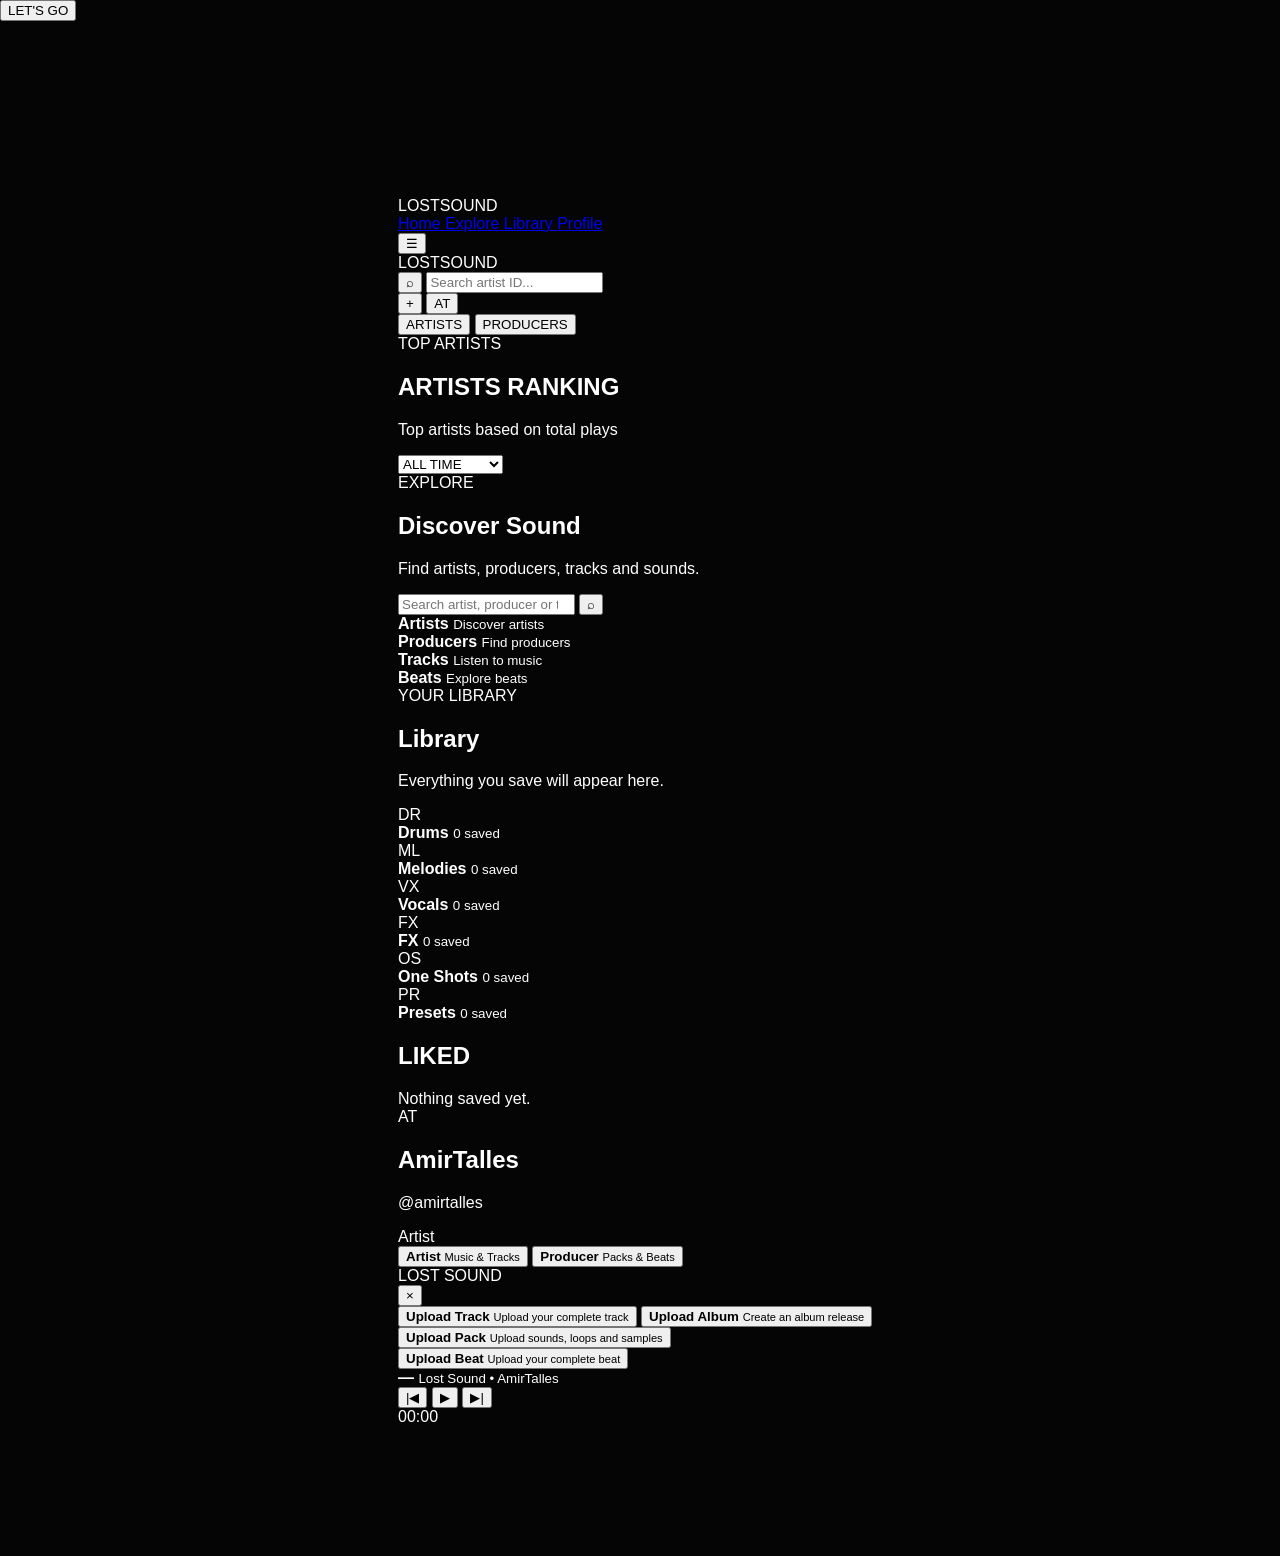
==== commit c3767cf5: "Update index.html" ====
--- a/index.html
+++ b/index.html
@@ -1,120 +1,582 @@
 <!DOCTYPE html>
-<html lang="fa" dir="rtl">
+<html lang="en">
 <head>
   <meta charset="UTF-8">
-  <meta name="viewport" content="width=device-width, initial-scale=1.0">
-
+  <meta name="viewport" content="width=device-width, initial-scale=1.0, viewport-fit=cover">
+  <meta name="theme-color" content="#050505">
   <title>Lost Sound</title>
-
   <link rel="stylesheet" href="style.css">
 </head>
 
 <body>
 
-  <!-- Animated Background -->
-  <div class="background"></div>
-
-  <main class="app">
-
-    <!-- Header -->
-    <header class="header">
-      <div class="logo">
-        LOST <span>SOUND</span>
-      </div>
-
-      <button class="more">•••</button>
+<!-- ================= INTRO ================= -->
+
+<section id="intro" class="intro">
+
+  <div id="startScreen" class="start-screen">
+    <button id="letsGo" class="lets-go" type="button">
+      LET'S GO
+    </button>
+  </div>
+
+  <div id="introVideoBox" class="intro-video-box">
+    <video
+      id="introVideo"
+      class="intro-video"
+      playsinline
+      preload="auto"
+    >
+      <source src="intro.mp4" type="video/mp4">
+    </video>
+  </div>
+
+</section>
+
+
+<!-- ================= APP ================= -->
+
+<div id="app" class="app hidden">
+
+  <!-- SIDEBAR -->
+
+  <aside class="sidebar">
+
+    <div class="brand">
+      LOST<span>SOUND</span>
+    </div>
+
+    <nav>
+
+      <a href="#" class="side-link active" data-page="home">
+        Home
+      </a>
+
+      <a href="#" class="side-link" data-page="explore">
+        Explore
+      </a>
+
+      <a href="#" class="side-link" data-page="library">
+        Library
+      </a>
+
+      <a href="#" class="side-link" data-page="profile">
+        Profile
+      </a>
+
+    </nav>
+
+  </aside>
+
+
+  <!-- MAIN -->
+
+  <main class="main">
+
+    <!-- TOP BAR -->
+
+    <header class="topbar">
+
+      <button id="menuBtn" class="menu-btn" type="button">
+        ☰
+      </button>
+
+      <div class="mobile-logo">
+        LOST<span>SOUND</span>
+      </div>
+
+      <div class="top-actions">
+
+        <div class="search-box">
+
+          <button id="searchBtn" type="button">
+            ⌕
+          </button>
+
+          <input
+            id="artistSearch"
+            type="search"
+            placeholder="Search artist ID..."
+            autocomplete="off"
+          >
+
+          <div id="searchResults" class="search-results hidden"></div>
+
+        </div>
+
+
+        <button
+          id="plusBtn"
+          class="plus-btn"
+          type="button"
+        >
+          +
+        </button>
+
+
+        <button
+          id="profileTopBtn"
+          class="profile-top"
+          type="button"
+        >
+          AT
+        </button>
+
+      </div>
+
     </header>
 
 
-    <!-- Hero -->
-    <section class="hero">
-
-      <div class="eyebrow">
-        DISCOVER THE SOUND
-      </div>
-
-      <h1>
-        Choose an<br>
-        <strong>Artist</strong>
-      </h1>
-
-      <p>
-        آرتیست موردنظر خودت را انتخاب کن
-      </p>
+    <!-- ================= HOME ================= -->
+
+    <section id="homePage" class="page-section">
+
+      <div class="ranking-tabs">
+
+        <button
+          id="artistsTab"
+          class="ranking-tab active"
+          type="button"
+        >
+          ARTISTS
+        </button>
+
+        <button
+          id="producersTab"
+          class="ranking-tab"
+          type="button"
+        >
+          PRODUCERS
+        </button>
+
+      </div>
+
+
+      <div class="ranking-header">
+
+        <div>
+
+          <div id="rankingEyebrow" class="ranking-eyebrow">
+            TOP ARTISTS
+          </div>
+
+          <h1 id="rankingTitle">
+            ARTISTS RANKING
+          </h1>
+
+          <p id="rankingDescription">
+            Top artists based on total plays
+          </p>
+
+        </div>
+
+
+        <select id="rankingFilter" class="ranking-filter">
+
+          <option value="all">
+            ALL TIME
+          </option>
+
+          <option value="month">
+            THIS MONTH
+          </option>
+
+          <option value="week">
+            THIS WEEK
+          </option>
+
+        </select>
+
+      </div>
+
+
+      <div id="rankingList" class="ranking-list"></div>
 
     </section>
 
 
-    <!-- Artists -->
-    <section class="artists" id="artists"></section>
-
+    <!-- ================= EXPLORE ================= -->
+
+    <section id="explorePage" class="page-section hidden">
+
+      <div class="page-title">
+
+        <span>EXPLORE</span>
+
+        <h1>
+          Discover Sound
+        </h1>
+
+        <p>
+          Find artists, producers, tracks and sounds.
+        </p>
+
+      </div>
+
+
+      <div class="explore-search">
+
+        <input
+          id="exploreSearch"
+          type="search"
+          placeholder="Search artist, producer or track..."
+        >
+
+        <button id="exploreSearchBtn" type="button">
+          ⌕
+        </button>
+
+      </div>
+
+
+      <div class="explore-grid">
+
+        <article class="explore-card">
+          <strong>Artists</strong>
+          <small>Discover artists</small>
+        </article>
+
+        <article class="explore-card">
+          <strong>Producers</strong>
+          <small>Find producers</small>
+        </article>
+
+        <article class="explore-card">
+          <strong>Tracks</strong>
+          <small>Listen to music</small>
+        </article>
+
+        <article class="explore-card">
+          <strong>Beats</strong>
+          <small>Explore beats</small>
+        </article>
+
+      </div>
+
+    </section>
+
+
+    <!-- ================= LIBRARY ================= -->
+
+    <section id="libraryPage" class="page-section hidden">
+
+      <div class="page-title">
+
+        <span>YOUR LIBRARY</span>
+
+        <h1>
+          Library
+        </h1>
+
+        <p>
+          Everything you save will appear here.
+        </p>
+
+      </div>
+
+
+      <div class="library-grid">
+
+        <article class="library-card" data-category="Drums">
+          <div class="library-icon">DR</div>
+          <strong>Drums</strong>
+          <small>0 saved</small>
+        </article>
+
+        <article class="library-card" data-category="Melodies">
+          <div class="library-icon">ML</div>
+          <strong>Melodies</strong>
+          <small>0 saved</small>
+        </article>
+
+        <article class="library-card" data-category="Vocals">
+          <div class="library-icon">VX</div>
+          <strong>Vocals</strong>
+          <small>0 saved</small>
+        </article>
+
+        <article class="library-card" data-category="FX">
+          <div class="library-icon">FX</div>
+          <strong>FX</strong>
+          <small>0 saved</small>
+        </article>
+
+        <article class="library-card" data-category="One Shots">
+          <div class="library-icon">OS</div>
+          <strong>One Shots</strong>
+          <small>0 saved</small>
+        </article>
+
+        <article class="library-card" data-category="Presets">
+          <div class="library-icon">PR</div>
+          <strong>Presets</strong>
+          <small>0 saved</small>
+        </article>
+
+      </div>
+
+
+      <div class="saved-section">
+
+        <h2>
+          LIKED
+        </h2>
+
+        <div id="likedList" class="empty-library">
+          Nothing saved yet.
+        </div>
+
+      </div>
+
+    </section>
+
+
+    <!-- ================= PROFILE ================= -->
+
+    <section id="profilePage" class="page-section hidden">
+
+      <div class="profile-page">
+
+        <div class="profile-avatar">
+          AT
+        </div>
+
+        <h1>
+          AmirTalles
+        </h1>
+
+        <p>
+          @amirtalles
+        </p>
+
+        <div class="profile-role">
+          Artist
+        </div>
+
+      </div>
+
+    </section>
 
   </main>
 
 
-  <!-- Bottom Navigation -->
-  <nav class="bottom-nav">
-
-    <button class="active">
-      <span>⌂</span>
-      <small>خانه</small>
+  <!-- ================= ROLE MENU ================= -->
+
+  <div id="roleBar" class="role-bar">
+
+    <button
+      class="role-item"
+      data-account="artist"
+      type="button"
+    >
+
+      <span class="role-item-text">
+
+        <strong>
+          Artist
+        </strong>
+
+        <small>
+          Music & Tracks
+        </small>
+
+      </span>
+
     </button>
 
-    <button>
-      <span>◉</span>
-      <small>آرتیست‌ها</small>
+
+    <button
+      class="role-item"
+      data-account="producer"
+      type="button"
+    >
+
+      <span class="role-item-text">
+
+        <strong>
+          Producer
+        </strong>
+
+        <small>
+          Packs & Beats
+        </small>
+
+      </span>
+
     </button>
 
-    <button>
-      <span>＋</span>
-      <small>آپلود</small>
+  </div>
+
+
+  <!-- ================= UPLOAD ================= -->
+
+  <div id="uploadOverlay" class="upload-overlay hidden">
+
+    <div class="upload-modal">
+
+      <div class="upload-head">
+
+        <div class="upload-title">
+          LOST SOUND
+        </div>
+
+        <button
+          id="uploadClose"
+          class="upload-close"
+          type="button"
+        >
+          ×
+        </button>
+
+      </div>
+
+
+      <!-- ARTIST -->
+
+      <div id="artistUploadOptions">
+
+        <button
+          class="upload-option"
+          data-upload="track"
+          type="button"
+        >
+
+          <span class="upload-option-info">
+
+            <strong>
+              Upload Track
+            </strong>
+
+            <small>
+              Upload your complete track
+            </small>
+
+          </span>
+
+        </button>
+
+
+        <button
+          class="upload-option"
+          data-upload="album"
+          type="button"
+        >
+
+          <span class="upload-option-info">
+
+            <strong>
+              Upload Album
+            </strong>
+
+            <small>
+              Create an album release
+            </small>
+
+          </span>
+
+        </button>
+
+      </div>
+
+
+      <!-- PRODUCER -->
+
+      <div id="producerUploadOptions" class="hidden">
+
+        <button
+          class="upload-option"
+          data-upload="pack"
+          type="button"
+        >
+
+          <span class="upload-option-info">
+
+            <strong>
+              Upload Pack
+            </strong>
+
+            <small>
+              Upload sounds, loops and samples
+            </small>
+
+          </span>
+
+        </button>
+
+
+        <button
+          class="upload-option"
+          data-upload="beat"
+          type="button"
+        >
+
+          <span class="upload-option-info">
+
+            <strong>
+              Upload Beat
+            </strong>
+
+            <small>
+              Upload your complete beat
+            </small>
+
+          </span>
+
+        </button>
+
+      </div>
+
+    </div>
+
+  </div>
+
+
+  <!-- ================= PLAYER ================= -->
+
+  <footer id="player" class="player hidden">
+
+    <div class="track-art"></div>
+
+    <div class="track-info">
+
+      <strong id="trackName">
+        —
+      </strong>
+
+      <small>
+        Lost Sound • AmirTalles
+      </small>
+
+    </div>
+
+    <button id="prev" type="button">
+      |◀
     </button>
 
-    <button>
-      <span>♫</span>
-      <small>مای ساند</small>
+    <button
+      id="mainPlay"
+      class="main-play"
+      type="button"
+    >
+      ▶
     </button>
 
-    <button>
-      <span>◯</span>
-      <small>پروفایل</small>
+    <button id="next" type="button">
+      ▶|
     </button>
 
-  </nav>
-
-
-  <!-- Artist Profile -->
-  <div class="profile" id="profile">
-
-    <button class="close" id="close">
-      ×
-    </button>
-
-    <div
-      class="profile-cover"
-      id="profileCover">
-    </div>
-
-    <div class="eyebrow">
-      ARTIST
-    </div>
-
-    <h2 id="profileName">
-      Artist
-    </h2>
-
-    <p id="profileBio">
-      Music creator on Lost Sound.
-    </p>
-
-    <button class="upload-button">
-      UPLOAD TRACK
-    </button>
-
-  </div>
-
-
-  <script src="script.js"></script>
+    <div class="wave"></div>
+
+    <span id="time">
+      00:00
+    </span>
+
+  </footer>
+
+</div>
+
+
+<script src="script.js"></script>
 
 </body>
 </html>
--- a/style.css
+++ b/style.css
@@ -1,1107 +1,778 @@
-*{
-  box-sizing:border-box;
+* {
+  box-sizing: border-box;
 }
 
 html,
-body{
-  margin:0;
-  padding:0;
-  background:#050505;
-  color:#f2f2f2;
-  font-family:Arial,Helvetica,sans-serif;
-}
-
-body{
-  overflow-x:hidden;
-}
-
-button,
-input,
-select{
-  font-family:inherit;
-}
-
-button{
-  cursor:pointer;
-}
-
-.hidden{
-  display:none!important;
-}
-
-
-/* =====================================================
-   INTRO
-===================================================== */
-
-.intro{
-  position:fixed;
-  inset:0;
-  background:#000;
-  z-index:9999;
-  overflow:hidden;
-}
-
-.start-screen{
-  position:absolute;
-  inset:0;
-  display:grid;
-  place-items:center;
-  background:#000;
-  z-index:3;
-  transition:opacity .5s ease;
-}
-
-.lets-go{
-  background:#0b0b0b;
-  color:#fff;
-  border:1px solid #fff;
-  border-radius:999px;
-  padding:11px 25px;
-  font-size:12px;
-  letter-spacing:2px;
-}
-
-.intro-video-box{
-  position:absolute;
-  inset:0;
-  display:none;
-  background:#000;
-}
-
-.intro-video{
-  position:absolute;
-  inset:0;
-  width:100%;
-  height:100%;
-  object-fit:cover;
-}
-
-.intro.playing .intro-video-box{
-  display:block;
-}
-
-.intro.playing .start-screen{
-  opacity:0;
-  pointer-events:none;
-}
-
-
-/* =====================================================
+body {
+  margin: 0;
+  padding: 0;
+
+  width: 100%;
+  min-height: 100%;
+
+  font-family:
+    Arial,
+    sans-serif;
+
+  background: #050505;
+  color: white;
+}
+
+
+/* =========================
+   BODY
+========================= */
+
+body {
+  overflow-x: hidden;
+}
+
+
+/* =========================
+   ANIMATED BACKGROUND
+========================= */
+
+.background {
+
+  position: fixed;
+
+  width: 140%;
+  height: 140%;
+
+  left: -20%;
+  top: -20%;
+
+  z-index: -10;
+
+  background:
+
+    radial-gradient(
+      circle at 20% 20%,
+      #353535 0%,
+      transparent 25%
+    ),
+
+    radial-gradient(
+      circle at 80% 70%,
+      #202020 0%,
+      transparent 28%
+    ),
+
+    radial-gradient(
+      circle at 50% 50%,
+      #111 0%,
+      #050505 65%
+    );
+
+  filter: blur(18px);
+
+  animation:
+    backgroundMove
+    14s
+    ease-in-out
+    infinite
+    alternate;
+}
+
+
+.background::after {
+
+  content: "";
+
+  position: absolute;
+
+  inset: 0;
+
+  background:
+
+    repeating-radial-gradient(
+      circle at center,
+      transparent 0px,
+      transparent 70px,
+      rgba(255,255,255,0.025) 72px,
+      transparent 75px
+    );
+
+  animation:
+    waves
+    20s
+    linear
+    infinite;
+}
+
+
+@keyframes backgroundMove {
+
+  0% {
+    transform:
+      scale(1)
+      translate(0,0)
+      rotate(0deg);
+  }
+
+  100% {
+    transform:
+      scale(1.1)
+      translate(2%,-2%)
+      rotate(2deg);
+  }
+
+}
+
+
+@keyframes waves {
+
+  from {
+    transform: rotate(0deg) scale(1);
+  }
+
+  to {
+    transform: rotate(360deg) scale(1.08);
+  }
+
+}
+
+
+/* =========================
    APP
-===================================================== */
-
-.app{
-  min-height:100vh;
+========================= */
+
+.app {
+
+  width: min(100%, 520px);
+
+  margin: auto;
+
+  padding:
+
+    22px
+
+    18px
+
+    130px;
+
+}
+
+
+/* =========================
+   HEADER
+========================= */
+
+.header {
+
+  display: flex;
+
+  justify-content:
+    space-between;
+
+  align-items:
+    center;
+}
+
+
+.logo {
+
+  font-size: 15px;
+
+  font-weight: 900;
+
+  letter-spacing: 3px;
+}
+
+
+.logo span {
+
+  font-weight: 400;
+}
+
+
+.more {
+
+  background: none;
+
+  border: none;
+
+  color: white;
+
+  font-size: 22px;
+
+}
+
+
+/* =========================
+   HERO
+========================= */
+
+.hero {
+
+  padding:
+
+    58px
+
+    4px
+
+    30px;
+
+}
+
+
+.eyebrow {
+
+  font-size: 10px;
+
+  letter-spacing: 3px;
+
+  opacity: .5;
+
+  margin-bottom: 10px;
+}
+
+
+.hero h1 {
+
+  margin: 0;
+
+  font-size: 46px;
+
+  line-height: .95;
+
+  font-weight: 300;
+
+  letter-spacing: -2px;
+}
+
+
+.hero h1 strong {
+
+  font-weight: 900;
+}
+
+
+.hero p {
+
+  margin-top: 18px;
+
+  font-size: 12px;
+
+  opacity: .55;
+}
+
+
+/* =========================
+   ARTISTS
+========================= */
+
+.artists {
+
+  display: grid;
+
+  grid-template-columns:
+    repeat(2,1fr);
+
+  gap:
+
+    24px
+
+    16px;
+}
+
+
+.artist {
+
+  cursor: pointer;
+
+  opacity: 0;
+
+  transform:
+
+    translateY(130px)
+
+    scale(.9);
+
+  animation:
+
+    artistEnter
+
+    .8s
+
+    cubic-bezier(
+      .16,
+      1,
+      .3,
+      1
+    )
+
+    forwards;
+}
+
+
+/*
+  0.3 SECOND START
+*/
+
+.artist:nth-child(1) {
+  animation-delay: .30s;
+}
+
+.artist:nth-child(2) {
+  animation-delay: .40s;
+}
+
+.artist:nth-child(3) {
+  animation-delay: .50s;
+}
+
+.artist:nth-child(4) {
+  animation-delay: .60s;
+}
+
+.artist:nth-child(5) {
+  animation-delay: .70s;
+}
+
+.artist:nth-child(6) {
+  animation-delay: .80s;
+}
+
+
+@keyframes artistEnter {
+
+  0% {
+
+    opacity: 0;
+
+    transform:
+
+      translateY(130px)
+
+      scale(.9);
+  }
+
+  70% {
+
+    transform:
+
+      translateY(-8px)
+
+      scale(1.02);
+  }
+
+  100% {
+
+    opacity: 1;
+
+    transform:
+
+      translateY(0)
+
+      scale(1);
+  }
+
+}
+
+
+/* =========================
+   ARTIST CARD
+========================= */
+
+.artist-cover {
+
+  width: 100%;
+
+  height: 190px;
+
+  border-radius: 28px;
+
+  background-size: cover;
+
+  background-position: center;
+
+  box-shadow:
+
+    0 25px 60px
+    rgba(0,0,0,.55);
+
+  transition:
+
+    transform .45s
+    cubic-bezier(
+      .16,
+      1,
+      .3,
+      1
+    ),
+
+    filter .45s;
+}
+
+
+.artist:hover
+.artist-cover {
+
+  transform:
+    scale(1.06);
+
+  filter:
+    brightness(1.12);
+}
+
+
+.artist.selected
+.artist-cover {
+
+  transform:
+    scale(1.12);
+
+  filter:
+    brightness(1.2);
+
+}
+
+
+.artist-name {
+
+  margin:
+
+    12px
+
+    4px
+
+    0;
+
+  font-size: 15px;
+
+  font-weight: 800;
+}
+
+
+.artist-role {
+
+  margin:
+
+    5px
+
+    4px;
+
+  font-size: 10px;
+
+  opacity: .45;
+}
+
+
+/* =========================
+   BOTTOM NAV
+========================= */
+
+.bottom-nav {
+
+  position: fixed;
+
+  z-index: 50;
+
+  bottom: 14px;
+
+  left: 50%;
+
+  transform:
+    translateX(-50%);
+
+  width:
+    min(
+      calc(100% - 28px),
+      490px
+    );
+
+  display: flex;
+
+  justify-content:
+    space-around;
+
+  align-items:
+    center;
+
+  padding: 10px 5px;
+
+  border:
+
+    1px solid
+    rgba(255,255,255,.1);
+
+  border-radius: 24px;
+
   background:
-    radial-gradient(
-      circle at 70% 20%,
-      #170607 0,
-      #080505 30%,
-      #050505 70%
+    rgba(15,15,15,.75);
+
+  backdrop-filter:
+    blur(22px);
+}
+
+
+.bottom-nav button {
+
+  border: none;
+
+  background: none;
+
+  color: #777;
+
+  cursor: pointer;
+
+  min-width: 55px;
+
+  transition: .3s;
+}
+
+
+.bottom-nav button.active {
+
+  color: white;
+
+}
+
+
+.bottom-nav button:hover {
+
+  transform:
+    translateY(-3px);
+
+  color: white;
+}
+
+
+.bottom-nav span {
+
+  display: block;
+
+  font-size: 20px;
+}
+
+
+.bottom-nav small {
+
+  display: block;
+
+  font-size: 8px;
+
+  margin-top: 4px;
+}
+
+
+/* =========================
+   PROFILE
+========================= */
+
+.profile {
+
+  position: fixed;
+
+  inset: 0;
+
+  z-index: 100;
+
+  padding:
+
+    55px
+
+    25px
+
+    40px;
+
+  overflow-y: auto;
+
+  background:
+    rgba(5,5,5,.96);
+
+  backdrop-filter:
+    blur(25px);
+
+  transform:
+    translateY(100%);
+
+  opacity: 0;
+
+  transition:
+
+    transform .7s
+    cubic-bezier(
+      .16,
+      1,
+      .3,
+      1
+    ),
+
+    opacity .35s;
+}
+
+
+.profile.open {
+
+  transform:
+    translateY(0);
+
+  opacity: 1;
+}
+
+
+/* =========================
+   PROFILE COVER
+========================= */
+
+.profile-cover {
+
+  width:
+
+    min(
+      75vw,
+      340px
     );
-  padding-bottom:95px;
-}
-
-
-/* =====================================================
-   SIDEBAR
-===================================================== */
-
-.sidebar{
-  position:fixed;
-  left:0;
-  top:0;
-  bottom:0;
-  width:210px;
-  background:#080808;
-  border-right:1px solid #202020;
-  padding:30px 20px;
-  z-index:100;
-}
-
-.brand{
-  font-size:25px;
-  font-weight:900;
-}
-
-.brand span{
-  color:#d71920;
-}
-
-.sidebar nav{
-  margin-top:55px;
-  display:grid;
-  gap:8px;
-}
-
-.side-link{
-  text-decoration:none;
-  color:#888;
-  padding:15px;
-  border-radius:12px;
-  transition:.2s;
-}
-
-.side-link:hover,
-.side-link.active{
-  color:#fff;
-  background:#141414;
-}
-
-.side-link.active{
-  border-left:3px solid #d71920;
-}
-
-
-/* =====================================================
-   MAIN
-===================================================== */
-
-.main{
-  margin-left:210px;
-  min-height:100vh;
-  padding:0 35px;
-}
-
-
-/* =====================================================
-   TOPBAR
-===================================================== */
-
-.topbar{
-  height:95px;
-  display:flex;
-  align-items:center;
-  border-bottom:1px solid #242424;
-}
-
-.mobile-logo{
-  display:none;
-  font-size:21px;
-  font-weight:900;
-}
-
-.mobile-logo span{
-  color:#d71920;
-}
-
-.menu-btn{
-  display:none;
-}
-
-.top-actions{
-  margin-left:auto;
-  display:flex;
-  align-items:center;
-  gap:22px;
-}
-
-.search-box{
-  display:flex;
-  align-items:center;
-  background:#101010;
-  border:1px solid #222;
-  border-radius:30px;
-  padding:4px 13px;
-}
-
-.search-box button{
-  background:transparent;
-  border:0;
-  color:#fff;
-  font-size:24px;
-}
-
-.search-box input{
-  width:200px;
-  background:transparent;
-  border:0;
-  outline:0;
-  color:#fff;
-  padding:10px;
-}
-
-.search-box input::placeholder{
-  color:#666;
-}
-
-.plus-btn{
-  background:transparent;
-  border:0;
-  color:#fff;
-  font-size:36px;
-  font-weight:300;
-  line-height:1;
-}
-
-.plus-btn:hover{
-  color:#d71920;
-}
-
-.profile-top{
-  width:52px;
-  height:52px;
-  border-radius:50%;
-  border:2px solid #d71920;
-  background:#0d0d0d;
-  color:#fff;
-  font-weight:bold;
-}
-
-
-/* =====================================================
-   RANKING TABS
-===================================================== */
-
-.ranking-tabs{
-  display:grid;
-  grid-template-columns:1fr 1fr;
-  border-bottom:1px solid #282828;
-  margin:0 -35px;
-}
-
-.ranking-tab{
-  position:relative;
-  background:transparent;
-  border:0;
-  color:#777;
-  font-size:22px;
-  font-weight:bold;
-  padding:27px 10px;
-}
-
-.ranking-tab.active{
-  color:#d71920;
-}
-
-.ranking-tab.active:after{
-  content:"";
-  position:absolute;
-  left:35px;
-  right:35px;
-  bottom:-1px;
-  height:3px;
-  background:#d71920;
-}
-
-
-/* =====================================================
-   RANKING HEADER
-===================================================== */
-
-.ranking-header{
-  display:flex;
-  justify-content:space-between;
-  align-items:flex-end;
-  padding:65px 0 30px;
-}
-
-.ranking-eyebrow{
-  color:#d71920;
-  font-size:14px;
-  font-weight:bold;
-  letter-spacing:2px;
-  margin-bottom:12px;
-}
-
-.ranking-header h1{
-  margin:0;
-  font-size:48px;
-}
-
-.ranking-header p{
-  margin:12px 0 0;
-  color:#777;
-  font-size:18px;
-}
-
-.ranking-filter{
-  background:#080808;
-  border:1px solid #7d1a1e;
-  color:#fff;
-  border-radius:30px;
-  padding:16px 25px;
-  outline:none;
-}
-
-
-/* =====================================================
-   RANKING
-===================================================== */
-
-.ranking-list{
-  display:grid;
-  gap:10px;
-}
-
-.rank-card{
-  min-height:135px;
-  display:grid;
-  grid-template-columns:85px 80px 1fr 130px 35px;
-  align-items:center;
-  gap:20px;
+
+  height:
+
+    min(
+      75vw,
+      340px
+    );
+
+  margin:
+
+    30px
+    auto;
+
+  border-radius: 38px;
+
+  background-size: cover;
+
+  background-position: center;
+
+  box-shadow:
+
+    0 35px 90px
+    rgba(0,0,0,.8);
+
+  transform:
+    scale(.8);
+
+  opacity: 0;
+
+  transition:
+
+    .7s
+    cubic-bezier(
+      .16,
+      1,
+      .3,
+      1
+    );
+}
+
+
+.profile.open
+.profile-cover {
+
+  transform:
+    scale(1);
+
+  opacity: 1;
+}
+
+
+.profile h2 {
+
+  margin: 10px 0;
+
+  font-size: 44px;
+
+  letter-spacing: -2px;
+}
+
+
+.profile p {
+
+  max-width: 450px;
+
+  line-height: 1.9;
+
+  opacity: .55;
+}
+
+
+/* =========================
+   CLOSE
+========================= */
+
+.close {
+
+  position: absolute;
+
+  top: 18px;
+
+  right: 18px;
+
+  width: 44px;
+
+  height: 44px;
+
+  border-radius: 50%;
+
+  border:
+    1px solid
+    rgba(255,255,255,.15);
+
   background:
-    linear-gradient(
-      90deg,
-      #111,
-      #0c0c0c
-    );
-  border:1px solid #202020;
-  border-radius:22px;
-  padding:20px 25px;
-  transition:.2s;
-}
-
-.rank-card:hover{
-  border-color:#6d1519;
-  transform:translateY(-2px);
-}
-
-.rank-card:first-child{
-  border-color:#8d171c;
-  background:
-    linear-gradient(
-      90deg,
-      #171010,
-      #0d0d0d
-    );
-}
-
-.rank-number{
-  font-size:48px;
-  font-weight:900;
-  color:#d71920;
-  text-align:center;
-}
-
-.rank-avatar{
-  width:72px;
-  height:72px;
-  border-radius:50%;
-  border:1px solid #d71920;
-  background:
-    radial-gradient(
-      circle at 60% 35%,
-      #5c1618,
-      #101010 60%
-    );
-  display:grid;
-  place-items:center;
-  font-size:20px;
-  font-weight:bold;
-}
-
-.rank-name strong{
-  display:block;
-  font-size:23px;
-}
-
-.rank-name small{
-  display:block;
-  margin-top:7px;
-  color:#777;
-  font-size:15px;
-}
-
-.verified{
-  display:inline-flex;
-  width:19px;
-  height:19px;
-  border-radius:50%;
-  background:#d71920;
-  color:#fff;
-  align-items:center;
-  justify-content:center;
-  font-size:12px;
-  margin-left:7px;
-}
-
-.rank-plays{
-  text-align:left;
-}
-
-.rank-plays strong{
-  display:block;
-  color:#d71920;
-  font-size:25px;
-}
-
-.rank-plays small{
-  color:#777;
-  font-size:13px;
-  margin-top:4px;
-  display:block;
-}
-
-.rank-more{
-  background:transparent;
-  border:0;
-  color:#ddd;
-  font-size:24px;
-}
-
-
-/* =====================================================
-   PAGE TITLE
-===================================================== */
-
-.page-section{
-  padding-top:45px;
-}
-
-.page-title span{
-  color:#d71920;
-  font-size:13px;
-  font-weight:bold;
-  letter-spacing:2px;
-}
-
-.page-title h1{
-  font-size:45px;
-  margin:12px 0;
-}
-
-.page-title p{
-  color:#777;
-}
-
-
-/* =====================================================
-   EXPLORE
-===================================================== */
-
-.explore-search{
-  max-width:650px;
-  display:flex;
-  background:#101010;
-  border:1px solid #222;
-  border-radius:30px;
-  overflow:hidden;
-  margin:35px 0;
-}
-
-.explore-search input{
-  flex:1;
-  background:transparent;
-  border:0;
-  outline:0;
-  color:#fff;
-  padding:16px 20px;
-}
-
-.explore-search button{
-  width:60px;
-  background:#d71920;
-  border:0;
-  color:#fff;
-  font-size:22px;
-}
-
-.explore-grid{
-  display:grid;
-  grid-template-columns:repeat(4,1fr);
-  gap:15px;
-}
-
-.explore-card{
-  background:#101010;
-  border:1px solid #202020;
-  border-radius:18px;
-  padding:30px 20px;
-}
-
-.explore-card strong{
-  display:block;
-  font-size:20px;
-}
-
-.explore-card small{
-  display:block;
-  color:#777;
-  margin-top:10px;
-}
-
-
-/* =====================================================
-   LIBRARY
-===================================================== */
-
-.library-grid{
-  display:grid;
-  grid-template-columns:repeat(3,1fr);
-  gap:15px;
-  margin-top:35px;
-}
-
-.library-card{
-  background:#101010;
-  border:1px solid #202020;
-  border-radius:18px;
-  padding:22px;
-  transition:.2s;
-}
-
-.library-card:hover{
-  border-color:#7b171b;
-}
-
-.library-icon{
-  width:55px;
-  height:55px;
-  border-radius:14px;
-  background:#1a0a0b;
-  color:#d71920;
-  display:grid;
-  place-items:center;
-  font-weight:bold;
-  margin-bottom:18px;
-}
-
-.library-card strong{
-  display:block;
-  font-size:18px;
-}
-
-.library-card small{
-  display:block;
-  color:#666;
-  margin-top:7px;
-}
-
-.saved-section{
-  margin-top:45px;
-}
-
-.saved-section h2{
-  font-size:15px;
-  letter-spacing:2px;
-}
-
-.empty-library{
-  border:1px dashed #2b2b2b;
-  border-radius:16px;
-  padding:30px;
-  color:#666;
-}
-
-
-/* =====================================================
-   PROFILE
-===================================================== */
-
-.profile-page{
-  max-width:700px;
-  text-align:center;
-  margin:40px auto;
-}
-
-.profile-avatar{
-  width:120px;
-  height:120px;
-  margin:auto;
-  border-radius:50%;
-  border:2px solid #d71920;
-  background:#111;
-  display:grid;
-  place-items:center;
-  font-size:32px;
-  font-weight:bold;
-}
-
-.profile-page h1{
-  font-size:35px;
-  margin:20px 0 5px;
-}
-
-.profile-page>p{
-  color:#777;
-}
-
-.profile-role{
-  display:inline-block;
-  color:#d71920;
-  border:1px solid #601417;
-  padding:8px 18px;
-  border-radius:30px;
-  margin-top:10px;
-}
-
-.profile-stats{
-  display:grid;
-  grid-template-columns:repeat(3,1fr);
-  margin-top:35px;
-  background:#101010;
-  border:1px solid #202020;
-  border-radius:18px;
-  padding:25px;
-}
-
-.profile-stats strong{
-  display:block;
-  color:#d71920;
-  font-size:23px;
-}
-
-.profile-stats small{
-  color:#666;
-  display:block;
-  margin-top:7px;
-}
-
-.edit-profile{
-  margin-top:25px;
-  padding:13px 30px;
-  border-radius:30px;
-  background:#d71920;
-  color:#fff;
-  border:0;
-}
-
-
-/* =====================================================
-   UPLOAD
-===================================================== */
-
-.upload-overlay{
-  position:fixed;
-  inset:0;
-  background:rgba(0,0,0,.65);
-  backdrop-filter:blur(8px);
-  z-index:500;
-  display:grid;
-  place-items:center;
-}
-
-.upload-modal{
-  width:min(390px,90%);
-  background:#101010;
-  border:1px solid #292929;
-  border-radius:22px;
-  padding:18px;
-  box-shadow:0 20px 70px #000;
-}
-
-.upload-head{
-  display:flex;
-  align-items:center;
-  justify-content:space-between;
-  padding:5px 5px 15px;
-  color:#777;
-  letter-spacing:2px;
-  font-size:12px;
-}
-
-.upload-head button{
-  background:transparent;
-  border:0;
-  color:#aaa;
-  font-size:28px;
-}
-
-.upload-options{
-  display:grid;
-  gap:10px;
-}
-
-.upload-option{
-  text-align:left;
-  background:#161616;
-  border:1px solid #242424;
-  color:#fff;
-  border-radius:16px;
-  padding:20px;
-  transition:.2s;
-}
-
-.upload-option:hover{
-  border-color:#d71920;
-  background:#1a0a0b;
-}
-
-.upload-option strong{
-  display:block;
-  font-size:17px;
-}
-
-.upload-option small{
-  display:block;
-  color:#777;
-  margin-top:6px;
-}
-
-
-/* =====================================================
-   BOTTOM NAV
-===================================================== */
-
-.bottom-nav{
-  position:fixed;
-  left:235px;
-  right:25px;
-  bottom:18px;
-  height:82px;
-  background:rgba(14,14,14,.96);
-  border:1px solid #242424;
-  border-radius:25px;
-  z-index:300;
-  display:grid;
-  grid-template-columns:1fr 1fr 100px 1fr 1fr;
-  align-items:center;
-  padding:5px 20px;
-  box-shadow:0 15px 50px #000;
-}
-
-.bottom-item{
-  background:transparent;
-  border:0;
-  color:#777;
-  display:flex;
-  flex-direction:column;
-  align-items:center;
-  gap:5px;
-}
-
-.bottom-item span{
-  font-size:25px;
-}
-
-.bottom-item small{
-  font-size:11px;
-}
-
-.bottom-item.active{
-  color:#d71920;
-}
-
-.bottom-plus{
-  width:62px;
-  height:62px;
-  border-radius:50%;
-  border:0;
-  background:#d71920;
-  color:#fff;
-  font-size:40px;
-  font-weight:300;
-  justify-self:center;
-}
-
-
-/* =====================================================
-   PLAYER
-===================================================== */
-
-.player{
-  position:fixed;
-  left:235px;
-  right:25px;
-  bottom:112px;
-  height:70px;
-  background:#111;
-  border:1px solid #2a2a2a;
-  border-radius:18px;
-  z-index:250;
-  display:flex;
-  align-items:center;
-  gap:15px;
-  padding:8px 15px;
-}
-
-.player-art{
-  width:52px;
-  height:52px;
-  border-radius:10px;
-  background:#1a0809;
-  color:#d71920;
-  display:grid;
-  place-items:center;
-  font-weight:bold;
-}
-
-.player-info{
-  min-width:150px;
-}
-
-.player-info strong{
-  display:block;
-}
-
-.player-info small{
-  color:#666;
-  display:block;
-  margin-top:4px;
-}
-
-.main-play{
-  width:42px;
-  height:42px;
-  border-radius:50%;
-  background:#d71920;
-  border:0;
-  color:#fff;
-}
-
-.player-wave{
-  flex:1;
-  height:18px;
-  opacity:.6;
-  background:
-    repeating-linear-gradient(
-      90deg,
-      #d71920 0 3px,
-      transparent 3px 7px
-    );
-}
-
-.player-close{
-  background:transparent;
-  border:0;
-  color:#777;
-  font-size:22px;
-}
-
-
-/* =====================================================
+    rgba(255,255,255,.05);
+
+  color: white;
+
+  font-size: 25px;
+
+  cursor: pointer;
+}
+
+
+/* =========================
+   UPLOAD BUTTON
+========================= */
+
+.upload-button {
+
+  width: 100%;
+
+  margin-top: 30px;
+
+  padding: 18px;
+
+  border: none;
+
+  border-radius: 18px;
+
+  background: white;
+
+  color: black;
+
+  font-weight: 900;
+
+  letter-spacing: 1px;
+
+  cursor: pointer;
+}
+
+
+/* =========================
    MOBILE
-===================================================== */
-
-@media(max-width:850px){
-
-  .sidebar{
-    transform:translateX(-100%);
-    transition:.25s;
-    width:230px;
-  }
-
-  .sidebar.open{
-    transform:translateX(0);
-  }
-
-  .main{
-    margin-left:0;
-    padding:0 15px;
-  }
-
-  .topbar{
-    height:82px;
-  }
-
-  .menu-btn{
-    display:block;
-    background:transparent;
-    border:0;
-    color:#fff;
-    font-size:29px;
-  }
-
-  .mobile-logo{
-    display:block;
-    margin-left:15px;
-  }
-
-  .top-actions{
-    gap:12px;
-  }
-
-  .search-box{
-    border:0;
-    background:transparent;
-    padding:0;
-  }
-
-  .search-box input{
-    display:none;
-  }
-
-  .search-box button{
-    font-size:29px;
-  }
-
-  .plus-btn{
-    font-size:32px;
-  }
-
-  .profile-top{
-    width:42px;
-    height:42px;
-    font-size:12px;
-  }
-
-  .ranking-tabs{
-    margin:0 -15px;
-  }
-
-  .ranking-tab{
-    font-size:17px;
-    padding:22px 5px;
-  }
-
-  .ranking-tab.active:after{
-    left:15px;
-    right:15px;
-  }
-
-  .ranking-header{
-    padding:40px 0 25px;
-    display:block;
-  }
-
-  .ranking-header h1{
-    font-size:34px;
-  }
-
-  .ranking-header p{
-    font-size:14px;
-  }
-
-  .ranking-filter{
-    margin-top:20px;
-    width:100%;
-  }
-
-  .rank-card{
-    min-height:105px;
-    grid-template-columns:35px 55px 1fr 65px;
-    gap:10px;
-    padding:13px 10px;
-    border-radius:16px;
-  }
-
-  .rank-number{
-    font-size:28px;
-  }
-
-  .rank-avatar{
-    width:52px;
-    height:52px;
-    font-size:14px;
-  }
-
-  .rank-name strong{
-    font-size:15px;
-  }
-
-  .rank-name small{
-    font-size:11px;
-  }
-
-  .rank-plays strong{
-    font-size:16px;
-  }
-
-  .rank-plays small{
-    font-size:9px;
-  }
-
-  .rank-more{
-    display:none;
-  }
-
-  .bottom-nav{
-    left:10px;
-    right:10px;
-    bottom:10px;
-    height:76px;
-    border-radius:23px;
-    grid-template-columns:1fr 1fr 75px 1fr 1fr;
-    padding:5px 5px;
-  }
-
-  .bottom-item span{
-    font-size:22px;
-  }
-
-  .bottom-item small{
-    font-size:9px;
-  }
-
-  .bottom-plus{
-    width:58px;
-    height:58px;
-    font-size:36px;
-  }
-
-  .player{
-    left:10px;
-    right:10px;
-    bottom:96px;
-    height:62px;
-  }
-
-  .player-art{
-    width:44px;
-    height:44px;
-  }
-
-  .player-info{
-    min-width:100px;
-    max-width:140px;
-  }
-
-  .player-info strong{
-    font-size:12px;
-  }
-
-  .player-info small{
-    font-size:9px;
-  }
-
-  .player-wave{
-    display:none;
-  }
-
-  .library-grid{
-    grid-template-columns:repeat(2,1fr);
-  }
-
-  .explore-grid{
-    grid-template-columns:repeat(2,1fr);
-  }
-
-}
-
-
-/* =====================================================
-   SMALL MOBILE
-===================================================== */
-
-@media(max-width:430px){
-
-  .mobile-logo{
-    font-size:18px;
-  }
-
-  .profile-top{
-    display:none;
-  }
-
-  .ranking-header h1{
-    font-size:30px;
-  }
-
-  .rank-card{
-    grid-template-columns:30px 48px 1fr 55px;
-  }
-
-  .rank-avatar{
-    width:48px;
-    height:48px;
-  }
-
-  .rank-name strong{
-    font-size:14px;
-  }
-
-  .rank-plays strong{
-    font-size:14px;
-  }
-
-  .library-grid{
-    gap:10px;
-  }
-
-  .library-card{
-    padding:16px;
-  }
-
-}
+========================= */
+
+@media(max-width:380px){
+
+  .hero h1 {
+
+    font-size: 40px;
+
+  }
+
+  .artist-cover {
+
+    height: 165px;
+
+  }
+
+}
